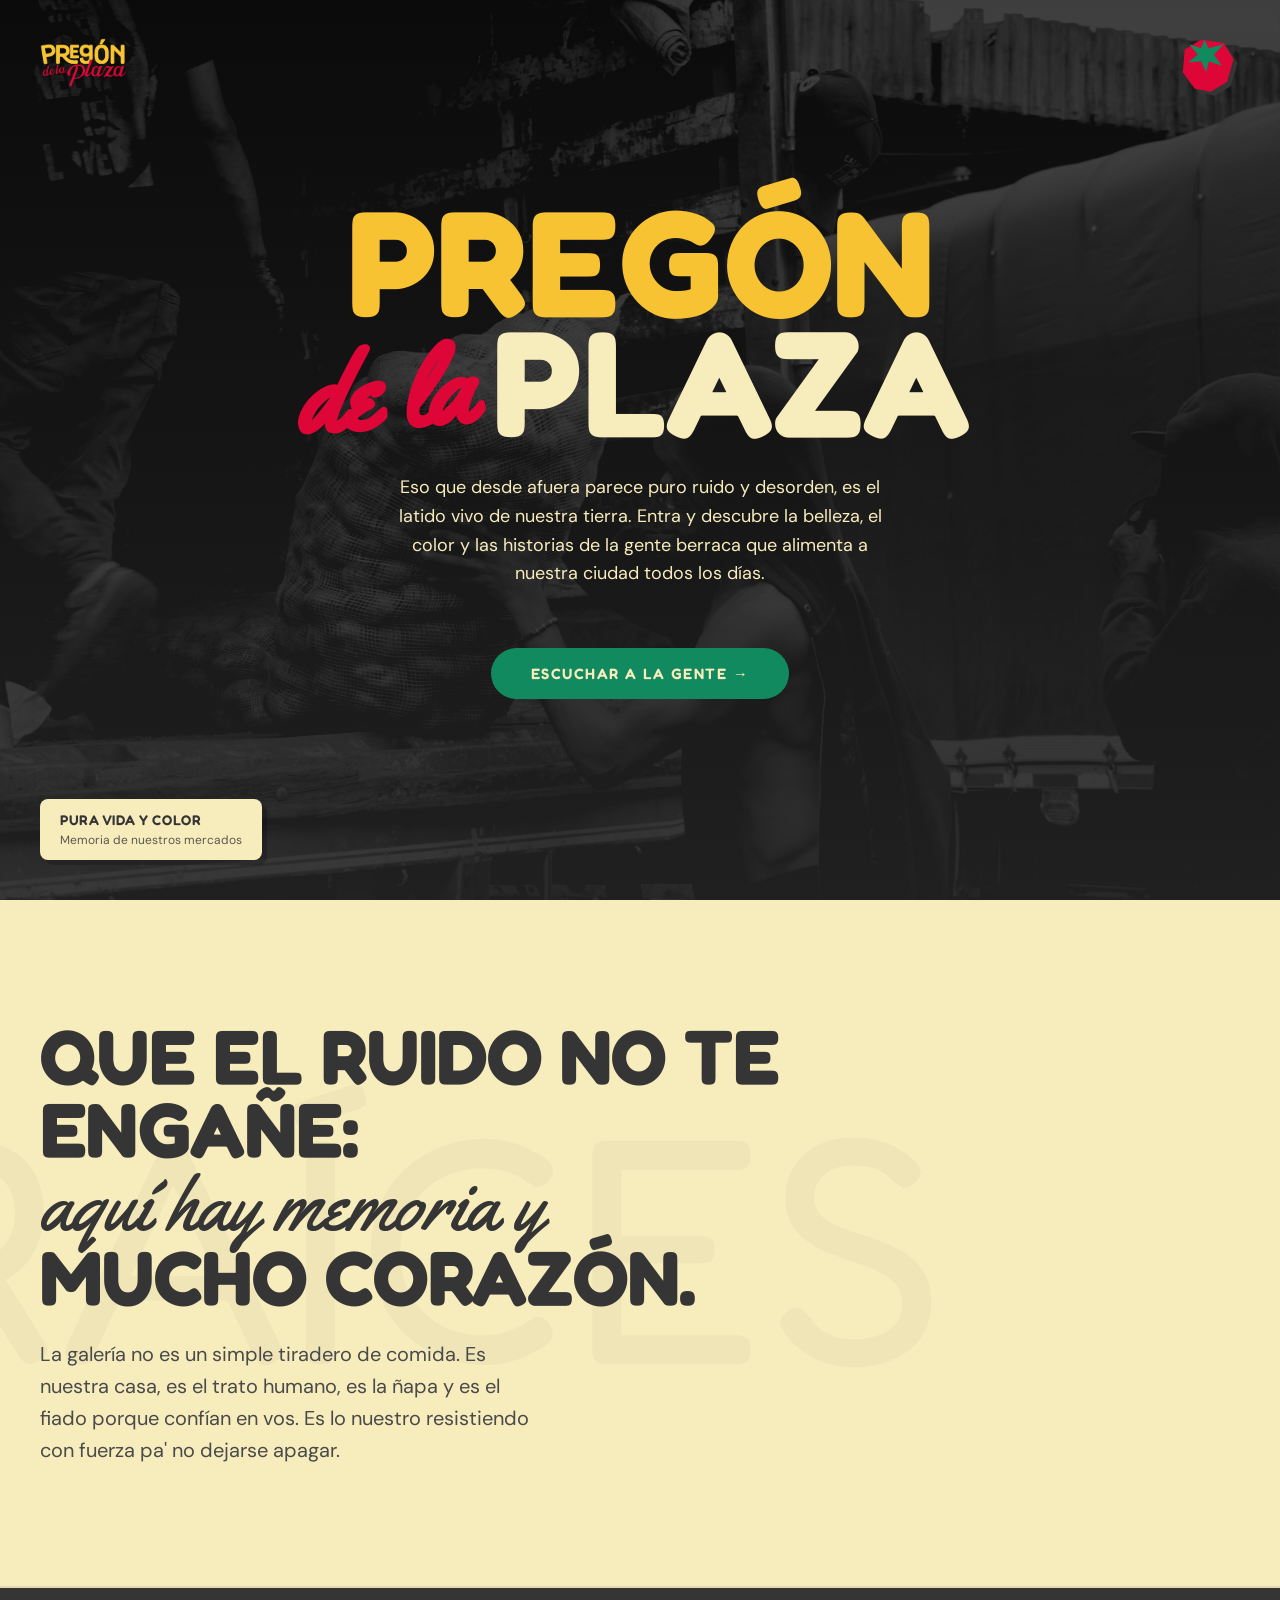
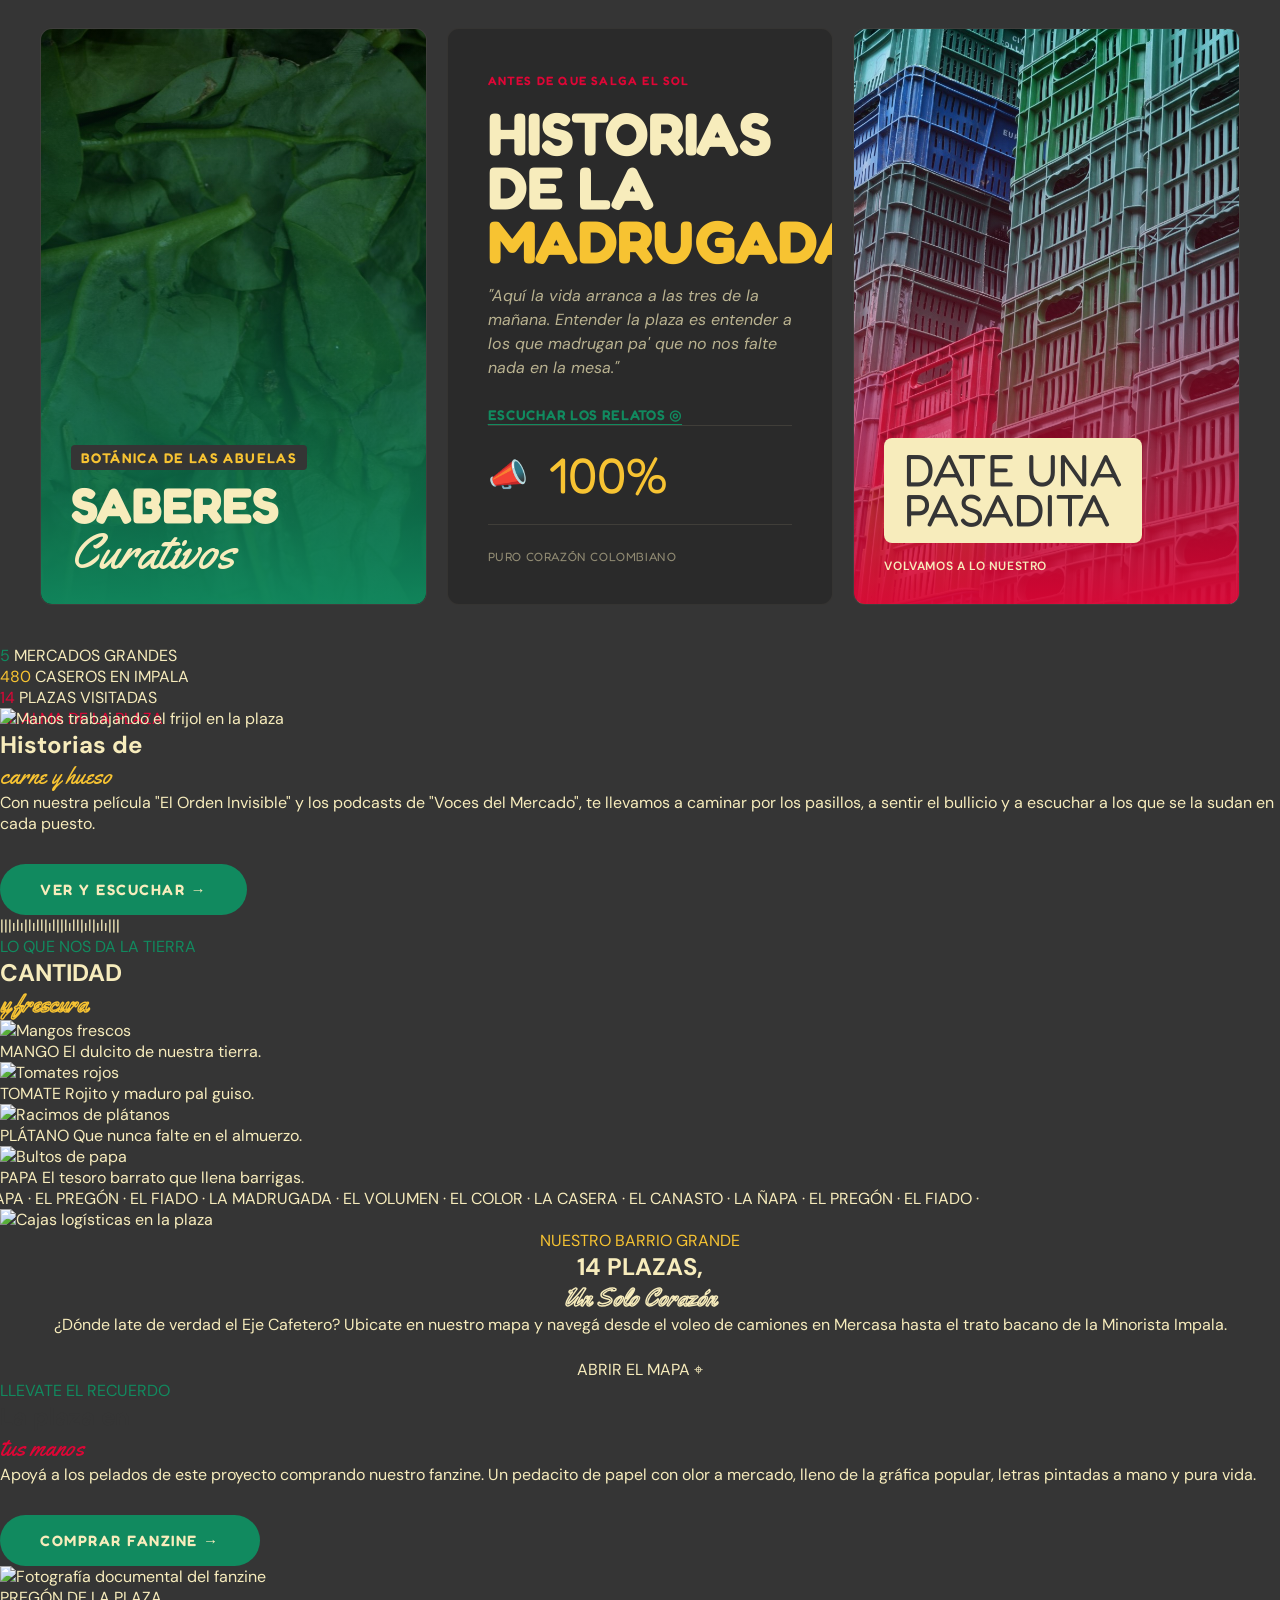
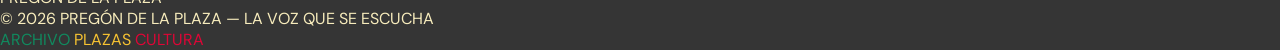
==== index.html @ 35f22493 "fead: sección cards style y ajuste de url de imagenes" ====
<!DOCTYPE html>
<html lang="es">
<head>
    <meta charset="UTF-8">
    <meta name="viewport" content="width=device-width, initial-scale=1.0">
    <title>Inicio | Pregón de la Plaza</title>
    <link rel="preconnect" href="https://fonts.googleapis.com">
    <link rel="preconnect" href="https://fonts.gstatic.com" crossorigin>
    <link href="https://fonts.googleapis.com/css2?family=DM+Sans:ital,opsz,wght@0,9..40,300;0,9..40,400;0,9..40,600;1,9..40,300&family=Fredoka:wght@400;500;600;700&family=Yellowtail&display=swap" rel="stylesheet">
    <link rel="stylesheet" href="style.css">
</head>
<body>

<header class="nav-brutal">
  <a href="index.html" class="nav-logo-link">
    <img src="imagenes/logo (Grande).png" alt="Logo Pregón de la Plaza" class="nav-logo">
  </a>
  
  <!-- Reemplaza el botón anterior por este -->
<button class="fruit-trigger" id="menuTrigger" aria-label="Abrir menú">
    <!-- SVG Geométrico del Tomate dibujado con código -->
    <svg viewBox="0 0 100 100" width="65" height="65" xmlns="http://www.w3.org/2000/svg" class="fruit-icon">
        <!-- Cuerpo del tomate (Polígono irregular estilo cartelismo) -->
        <polygon points="30,90 12,65 15,30 40,15 75,20 90,45 80,80 55,95" fill="#de0636" />
        <!-- Tallo verde (Estrella irregular) -->
        <polygon points="45,15 52,28 75,22 60,38 72,55 52,48 48,65 40,48 20,50 35,38 22,22 40,28" fill="#118a5f" />
    </svg>
</button>
</header>

<div class="menu-overlay" id="menuOverlay">
  <div class="menu-content">
    <ul class="menu-links">
      <li class="menu-item">
        <div class="menu-item-content">
          <a href="index.html" class="menu-link">ARCHIVO</a>
          <p class="menu-desc">La memoria visual y el bullicio de nuestros mercados, guardados pa' que no se pierdan.</p>
        </div>
        <div class="hover-tiles">
          <img src="imagenes/NIña (Grande).JPG" class="tile tile-1" alt="Archivo visual">
          <img src="imagenes/Carga 1 (Grande).JPG" class="tile tile-2" alt="Documentación">
          <img src="imagenes/Hojas (Grande).JPG" class="tile tile-3" alt="Saberes">
        </div>
      </li>
      <li class="menu-item">
        <div class="menu-item-content">
          <a href="plazas.html" class="menu-link">PLAZAS</a>
          <p class="menu-desc">Paseate por las galerías y mercados que le dan de comer a todo el Eje Cafetero.</p>
        </div>
        <div class="hover-tiles">
          <img src="imagenes/cajas moradas (Grande).JPG" class="tile tile-1" alt="Plaza 1">
          <img src="imagenes/Carro (Grande).JPG" class="tile tile-2" alt="Plaza 2">
          <img src="imagenes/Papa y canasta (Grande).JPG" class="tile tile-3" alt="Plaza 3">
        </div>
      </li>
      <li class="menu-item">
        <div class="menu-item-content">
          <a href="narrativas.html" class="menu-link">NARRATIVAS</a>
          <p class="menu-desc">La película 'El Orden Invisible' y los audios de la gente que camella en los pasillos.</p>
        </div>
        <div class="hover-tiles">
          <img src="imagenes/Carga 4 (Grande).JPG" class="tile tile-1" alt="Documental">
          <img src="imagenes/Frijol manos (Grande).JPG" class="tile tile-2" alt="Podcast">
          <img src="imagenes/Carga 2 (Grande).JPG" class="tile tile-3" alt="Cine">
        </div>
      </li>
      <li class="menu-item">
        <div class="menu-item-content">
          <a href="mapa.html" class="menu-link">MAPA</a>
          <p class="menu-desc">Ubicá las 14 plazas que tenemos mapeadas y caé a visitarlas.</p>
        </div>
        <div class="hover-tiles">
          <img src="imagenes/Mango1 (Grande).JPG" class="tile tile-1" alt="Cartografía">
          <img src="imagenes/Tomate (Grande).JPG" class="tile tile-2" alt="Ubicación">
          <img src="imagenes/Platanos 2 (Grande).JPG" class="tile tile-3" alt="Territorio">
        </div>
      </li>
      <li class="menu-item">
        <div class="menu-item-content">
          <a href="nosotros.html" class="menu-link">NOSOTROS</a>
          <p class="menu-desc">Los tres pelados apasionados por recoger y contar la memoria de nuestra tierra.</p>
        </div>
        <div class="hover-tiles">
          <img src="IMAGENES/Alex.JPG" class="tile tile-1" alt="Equipo 1">
          <img src="IMAGENES/Wilmer.JPG" class="tile tile-2" alt="Equipo 2">
          <img src="IMAGENES/Salome.JPG" class="tile tile-3" alt="Equipo 3">
        </div>
      </li>
      <li class="menu-item">
        <div class="menu-item-content">
          <a href="recuerdos.html" class="menu-link">RECUERDOS</a>
          <p class="menu-desc">Llevate un fanzine o unas postales y ayudanos a seguir contando historias.</p>
        </div>
        <div class="hover-tiles">
          <img src="IMAGENES/Banano.JPG" class="tile tile-1" alt="Fanzine">
          <img src="IMAGENES/Canasta 1.JPG" class="tile tile-2" alt="Postales">
          <img src="IMAGENES/Canas 2.JPG" class="tile tile-3" alt="Impresos">
        </div>
      </li>
    </ul>
  </div>
</div>

<section class="hero gsap-reveal">
  <!-- Capa 1: El estigma (Fondo oscuro) -->
  <img src="imagenes/Carga 1 (Grande).JPG" alt="Fondo gris" class="hero-bg-bw">
  
  <!-- Capa 2: La verdad (El color vibrante revelado) -->
  <img src="imagenes/Carga 1 (Grande).JPG" alt="Fondo color" class="hero-bg-color">
  
  <!-- Overlay sutil -->
  <div class="hero-overlay"></div>
  
  <div class="hero-content">
    <div class="hero-typography">
      <h1 class="hero-title">
        PREGÓN<br>
        <span class="hero-script">de la</span> <span class="hero-highlight">Plaza</span>
      </h1>
      <p class="hero-body">Eso que desde afuera parece puro ruido y desorden, es el latido vivo de nuestra tierra. Entra y descubre la belleza, el color y las historias de la gente berraca que alimenta a nuestra ciudad todos los días.</p>
      <a href="narrativas.html" class="btn-primary">ESCUCHAR A LA GENTE →</a>
    </div>
  </div>
  <div class="hero-photo-tag">
    <span class="tag-label">PURA VIDA Y COLOR</span>
    <span class="tag-sub">Memoria de nuestros mercados</span>
  </div>
</section>

<section class="manifesto gsap-reveal">
  <span class="manifesto-bg-word" aria-hidden="true">RAÍCES</span>
  <div class="manifesto-left">
    <h2 class="manifesto-headline">Que el ruido no te engañe: <br><span class="accent-script">aquí hay memoria y</span> <br>mucho corazón.</h2>
    <p class="manifesto-sub">La galería no es un simple tiradero de comida. Es nuestra casa, es el trato humano, es la ñapa y es el fiado porque confían en vos. Es lo nuestro resistiendo con fuerza pa' no dejarse apagar.</p>
  </div>
</section>

<section class="cards-section gsap-reveal">
  <div class="card card-tall">
    <img src="imagenes/Hojas (Grande).JPG" alt="Hojas medicinales y botánica" class="card-img">
    <div class="card-overlay card-overlay-green"></div>
    <div class="card-content card-content-bottom">
      <span class="card-tag accent-yellow">BOTÁNICA DE LAS ABUELAS</span>
      <h3 class="card-headline">SABERES<br><span class="accent-script">Curativos</span></h3>
    </div>
  </div>

  <div class="card card-mid">
    <div class="card-content-top">
      <span class="card-eyebrow accent-red">ANTES DE QUE SALGA EL SOL</span>
      <h3 class="card-headline-lg">HISTORIAS DE LA<br><span class="accent-yellow">MADRUGADA</span></h3>
      <p class="card-body-sm">"Aquí la vida arranca a las tres de la mañana. Entender la plaza es entender a los que madrugan pa' que no nos falte nada en la mesa."</p>
      <a href="narrativas.html" class="link-audio accent-green">ESCUCHAR LOS RELATOS ◎</a>
    </div>
    <div class="card-stats-row">
      <span class="stat-icon accent-red">📣</span>
      <div class="stat-num accent-yellow">100%</div>
    </div>
    <div class="card-label-bottom">PURO CORAZÓN COLOMBIANO</div>
  </div>

  <div class="card card-tall">
    <img src="imagenes/Canasta 1 (Grande).JPG" alt="Canastas de mercado apiladas" class="card-img">
    <div class="card-overlay card-overlay-red"></div>
    <div class="card-content card-content-bottom">
      <div class="unete-tag">DATE UNA<br>PASADITA</div>
      <p class="unete-sub">VOLVAMOS A LO NUESTRO</p>
    </div>
  </div>
</section>

<section class="metrics gsap-reveal">
  <div class="metric">
    <span class="metric-num accent-green">5</span>
    <span class="metric-label">MERCADOS GRANDES</span>
  </div>
  <div class="metric-divider"></div>
  <div class="metric">
    <span class="metric-num accent-yellow">480</span>
    <span class="metric-label">CASEROS EN IMPALA</span>
  </div>
  <div class="metric-divider"></div>
  <div class="metric">
    <span class="metric-num accent-red">14</span>
    <span class="metric-label">PLAZAS VISITADAS</span>
  </div>
</section>

<section class="narrativas-teaser gsap-reveal">
  <div class="narrativas-content">
    <div class="section-eyebrow accent-red">EL ALMA DE LA PLAZA</div>
    <h2 class="section-headline-xl">Historias de<br><span class="accent-script accent-yellow">carne y hueso</span></h2>
    <p class="narrativas-body">Con nuestra película "El Orden Invisible" y los podcasts de "Voces del Mercado", te llevamos a caminar por los pasillos, a sentir el bullicio y a escuchar a los que se la sudan en cada puesto.</p>
    <a href="narrativas.html" class="btn-primary mt-4">VER Y ESCUCHAR →</a>
  </div>
  <div class="narrativas-visual">
    <img src="IMAGENES/Frijol manos.JPG" alt="Manos trabajando el frijol en la plaza" class="card-img">
    <div class="card-overlay card-overlay-carbon"></div>
    <div class="audio-wave">|||ılı|lıll|ıl||lıll|ıl|ılı|||</div>
  </div>
</section>

<section class="productos gsap-reveal">
  <div class="productos-header">
    <div class="section-eyebrow accent-green">LO QUE NOS DA LA TIERRA</div>
    <h2 class="section-headline-xl">CANTIDAD<br><span class="accent-script outline-text-yellow">y frescura</span></h2>
  </div>

  <div class="productos-grid">
    <div class="producto-item grande">
      <img src="IMAGENES/Mango1.JPG" alt="Mangos frescos">
      <div class="producto-overlay overlay-yellow">
        <span class="producto-name">MANGO</span>
        <span class="producto-desc">El dulcito de nuestra tierra.</span>
      </div>
    </div>
    <div class="producto-item">
      <img src="IMAGENES/Tomate.JPG" alt="Tomates rojos">
      <div class="producto-overlay overlay-red">
        <span class="producto-name">TOMATE</span>
        <span class="producto-desc">Rojito y maduro pal guiso.</span>
      </div>
    </div>
    <div class="producto-item">
      <img src="IMAGENES/Platanos 2.JPG" alt="Racimos de plátanos">
      <div class="producto-overlay overlay-green">
        <span class="producto-name">PLÁTANO</span>
        <span class="producto-desc">Que nunca falte en el almuerzo.</span>
      </div>
    </div>
    <div class="producto-item grande-h">
      <img src="IMAGENES/Papa 1.JPG" alt="Bultos de papa">
      <div class="producto-overlay overlay-yellow">
        <span class="producto-name">PAPA</span>
        <span class="producto-desc">El tesoro barrato que llena barrigas.</span>
      </div>
    </div>
  </div>

  <div class="ticker-wrap">
    <div class="ticker">
      <span>LA ÑAPA · EL PREGÓN · EL FIADO · LA MADRUGADA · EL VOLUMEN · EL COLOR · LA CASERA · EL CANASTO · LA ÑAPA · EL PREGÓN · EL FIADO · </span>
    </div>
  </div>
</section>

<section class="mapa-teaser gsap-reveal">
  <img src="IMAGENES/cajas moradas.JPG" alt="Cajas logísticas en la plaza" class="cta-bg-img">
  <div class="cta-overlay overlay-green-strong"></div>
  <div class="archivo-cta-content text-center mx-auto">
    <div class="section-eyebrow accent-yellow">NUESTRO BARRIO GRANDE</div>
    <h2 class="cta-headline">14 PLAZAS,<br><span class="accent-script outline-text-bone">Un Solo Corazón</span></h2>
    <p class="cta-body mx-auto">¿Dónde late de verdad el Eje Cafetero? Ubicate en nuestro mapa y navegá desde el voleo de camiones en Mercasa hasta el trato bacano de la Minorista Impala.</p>
    <a href="mapa.html" class="btn-yellow mt-4">ABRIR EL MAPA ⌖</a>
  </div>
</section>

<section class="fanzine-teaser gsap-reveal">
  <div class="fanzine-grid">
    <div class="fanzine-text">
      <div class="section-eyebrow accent-green">LLEVATE EL RECUERDO</div>
      <h2 class="section-headline-xl text-carbon">La plaza en<br><span class="accent-script accent-red">tus manos</span></h2>
      <p class="fanzine-body">Apoyá a los pelados de este proyecto comprando nuestro fanzine. Un pedacito de papel con olor a mercado, lleno de la gráfica popular, letras pintadas a mano y pura vida.</p>
      <a href="recuerdos.html" class="btn-primary mt-4">COMPRAR FANZINE →</a>
    </div>
    <div class="fanzine-visual">
      <img src="IMAGENES/Papas y cajas.JPG" alt="Fotografía documental del fanzine">
    </div>
  </div>
</section>

<footer class="footer">
  <div class="footer-top">
    <div class="footer-brand">PREGÓN DE LA PLAZA</div>
    <div class="footer-tagline">© 2026 PREGÓN DE LA PLAZA — LA VOZ QUE SE ESCUCHA</div>
  </div>
  <div class="footer-bar">
    <div class="footer-nav">
      <a href="index.html" class="accent-green">ARCHIVO</a>
      <a href="plazas.html" class="accent-yellow">PLAZAS</a>
      <a href="narrativas.html" class="accent-red">CULTURA</a>
    </div>
  </div>
</footer>

<script src="https://cdnjs.cloudflare.com/ajax/libs/gsap/3.12.2/gsap.min.js"></script>
<script src="https://cdnjs.cloudflare.com/ajax/libs/gsap/3.12.2/ScrollTrigger.min.js"></script>

<script src="java.js"></script>

</body>
</html>
---- style.css ----
/* ===============================
   IDENTIDAD VISUAL & TOKENS
   =============================== */

:root {
  /* --- 1. COLORES OFICIALES (HEX) --- */
  --carbon: #353535;      /* Negro carbón - Contraste, profundidad y calidez  */
  --bone:   #f7ecbc;      /* Blanco hueso - Base neutral y respiro visual  */
  --green:  #118a5f;      /* Verde - Frescura, hojas y naturaleza  */
  --yellow: #f7c332;      /* Amarillo - Abundancia, movimiento y energía */
  --red:    #de0636;      /* Rojo - Intensidad, madurez y avisos
  /* --- 2. COLORES (RGB) PARA MANEJO DE OPACIDADES --- */
  /* Pro-tip: Usaremos rgba(var(--rgb-carbon), 0.5) para overlays y sombras */
  --rgb-carbon: 53, 53, 53;
  --rgb-bone:   247, 236, 188;
  --rgb-green:  17, 138, 95;
  --rgb-yellow: 247, 195, 50;
  --rgb-red:    222, 6, 54;

  /* --- 3. VARIANTES DERIVADAS (SOMBRAS Y HOVERS) --- */
  --carbon-light: #4a4a4a;
  --green-dark:   #0d6b49;
  --yellow-light: #f9d05a;
  --red-dark:     #b5052c;

  /* --- 4. TIPOGRAFÍAS DEL SISTEMA --- */
  /* Fuentes oficiales de la marca con fallbacks de Google Fonts para web */
  
  /* Grota Rounded / Flegri: Formas inusuales, cartelismo popular y solidez */
  --font-disp: 'Flegri', 'Grota Rounded', 'Fredoka', sans-serif; 
  
  /* Pangram Sans: Base del sistema, lectura clara y neutral */
  --font-body: 'Pangram Sans', 'DM Sans', sans-serif; 
  
  /* Letra manual para acentos (La usamos en los "spans" divertidos) */
  --font-script: 'Yellowtail', cursive; 
}

/* ===========
   RESET CSS
   ===========*/

*, *::before, *::after { 
  box-sizing: border-box; 
  margin: 0; 
  padding: 0; 
}

html { 
  scroll-behavior: smooth; 
  font-size: 16px;
}

body {
  background-color: var(--carbon);
  color: var(--bone);
  font-family: var(--font-body);
  overflow-x: hidden; /* Evita el scroll horizontal indeseado */
  -webkit-font-smoothing: antialiased;
  -moz-osx-font-smoothing: grayscale;
}

/* Tratamiento fotográfico global (Para que las imágenes no se deformen) */
img, picture, video, svg {
  display: block;
  max-width: 100%;
  height: auto;
  object-fit: cover;
}

a { 
  text-decoration: none; 
  color: inherit; 
  transition: all 0.3s ease;
}

button {
  border: none;
  background: none;
  cursor: pointer;
  font-family: inherit;
}

/* =============================
   CLASES DE UTILIDAD GLOBALES
   ============================= */

/* Textos de Acento con los colores oficiales */
.accent-green  { color: var(--green) !important; }
.accent-yellow { color: var(--yellow) !important; }
.accent-red    { color: var(--red) !important; }

/* Tipografía Script para darle el toque manual a los subtítulos */
.accent-script { 
  font-family: var(--font-script); 
  font-weight: 400; 
  text-transform: none; 
  letter-spacing: normal;
}

/* Utilidades de espaciado y alineación */
.mt-4 { margin-top: 24px; display: inline-block; }
.mx-auto { margin-left: auto; margin-right: auto; }
.text-center { text-align: center; }

/* Fondos y bordes de texto */
.text-carbon { color: var(--carbon) !important; }
.text-bone { color: var(--bone) !important; }
.bg-carbon { background-color: var(--carbon); }
.bg-bone { background-color: var(--bone); }
.outline-text-bone { 
  -webkit-text-stroke: 1.5px var(--bone); 
  color: transparent; 
}
.outline-text-yellow { 
  -webkit-text-stroke: 1.5px var(--yellow); 
  color: transparent; 
}

/* ============================================
   COMMIT 3: NAVEGACIÓN BRUTALISTA Y HERO
   ============================================ */

/* ═══ NAVEGACIÓN (NAV BRUTAL) ════════════════ */
.nav-brutal {
  position: fixed; 
  top: 0; 
  left: 0; 
  right: 0;
  padding: 30px 40px; 
  display: flex; 
  justify-content: space-between; 
  align-items: center;
  z-index: 1000; 
  pointer-events: none; /* Deja clickear lo que hay detrás si no es un link */
}

.nav-logo-link, .menu-trigger { 
  pointer-events: auto; 
}

.nav-logo {
  height: 50px;
  width: auto;
  transition: transform 0.3s cubic-bezier(0.175, 0.885, 0.32, 1.275);
}

.nav-logo-link:hover .nav-logo {
  transform: scale(1.1) rotate(-2deg);
}

/* Botón de Menú Estilo Cartelismo */
.menu-trigger {
  background: var(--bone); 
  border: 3px solid var(--carbon);
  box-shadow: 6px 6px 0px var(--red); /* Sombra dura brutalista */
  border-radius: 50px;
  padding: 10px 24px; 
  display: flex; 
  align-items: center; 
  gap: 12px;
  transition: all 0.3s cubic-bezier(0.25, 1, 0.5, 1);
}

.menu-trigger:hover {
  transform: translate(-3px, -3px);
  box-shadow: 9px 9px 0px var(--yellow);
}

.menu-text { 
  font-family: var(--font-disp); 
  font-size: 16px; 
  color: var(--carbon); 
  text-transform: uppercase; 
  letter-spacing: 0.05em;
}

.icon-wrap svg { 
  width: 28px; 
  height: 28px; 
  fill: var(--carbon); 
  transition: transform 0.3s ease; 
}

.menu-trigger:hover .icon-wrap svg { 
  transform: scale(1.1) rotate(-10deg); 
}

/* ═══ OVERLAY DEL MENÚ FULLSCREEN (VERSIÓN PREMIUM) ════════════ */
.menu-overlay {
  position: fixed; 
  inset: 0; 
  background: var(--carbon);
  z-index: 999; 
  display: flex; 
  align-items: center; 
  justify-content: center;
  clip-path: polygon(0 0, 100% 0, 100% 0, 0 0);
  transition: clip-path 0.8s cubic-bezier(0.77, 0, 0.175, 1);
  isolation: isolate;
}

.menu-overlay.is-active { 
  clip-path: polygon(0 0, 100% 0, 100% 100%, 0 100%); 
}

.menu-content {
  position: relative; 
  z-index: 10; 
  width: 100%;
  max-width: 1400px; 
  padding: 0 5%;
}

.menu-links { 
  list-style: none; 
  width: 100%;
}

/* Ocultamos las miniaturas, ahora serán fondos */
.hover-tiles { display: none !important; }

.menu-item {
  position: relative;
  overflow: hidden;
  border-bottom: 1px solid rgba(var(--rgb-bone), 0.1);
  cursor: pointer;
}

.menu-item:first-child { 
  border-top: 1px solid rgba(var(--rgb-bone), 0.1); 
}

/* El fondo dinámico de cada ítem */
.menu-item-bg {
  position: absolute;
  inset: 0;
  background-size: cover;
  background-position: center;
  opacity: 0;
  transform: scale(1.08);
  transition: opacity 0.55s cubic-bezier(0.25,1,0.5,1), transform 0.7s cubic-bezier(0.25,1,0.5,1);
  z-index: 0;
}

.menu-item-bg::after {
  content: '';
  position: absolute;
  inset: 0;
  background: linear-gradient(to right, rgba(var(--rgb-carbon), 0.95) 0%, rgba(var(--rgb-carbon), 0.6) 55%, transparent 100%);
}

.menu-item:hover .menu-item-bg {
  opacity: 1;
  transform: scale(1);
}

.menu-item-content {
  position: relative;
  z-index: 2;
  display: flex;
  align-items: center;
  padding: 18px 5%;
  gap: 48px;
}

/* Tipografía de los enlaces */
.menu-link {
  font-family: var(--font-disp);
  font-size: clamp(50px, 7vw, 100px);
  line-height: 0.85;
  color: var(--bone);
  text-transform: uppercase;
  white-space: nowrap;
  display: inline-block;
  transform: translateY(100%);
  opacity: 0;
  transition: transform 0.7s cubic-bezier(0.77,0,0.175,1), opacity 0.7s ease, color 0.25s ease, letter-spacing 0.3s ease;
}

/* Cascada de entrada */
.menu-overlay.is-active .menu-item:nth-child(1) .menu-link { transition-delay:0.07s; transform:translateY(0); opacity:1; }
.menu-overlay.is-active .menu-item:nth-child(2) .menu-link { transition-delay:0.14s; transform:translateY(0); opacity:1; }
.menu-overlay.is-active .menu-item:nth-child(3) .menu-link { transition-delay:0.21s; transform:translateY(0); opacity:1; }
.menu-overlay.is-active .menu-item:nth-child(4) .menu-link { transition-delay:0.28s; transform:translateY(0); opacity:1; }
.menu-overlay.is-active .menu-item:nth-child(5) .menu-link { transition-delay:0.35s; transform:translateY(0); opacity:1; }
.menu-overlay.is-active .menu-item:nth-child(6) .menu-link { transition-delay:0.42s; transform:translateY(0); opacity:1; }

.menu-desc {
  font-family: var(--font-body);
  font-size: 13px;
  line-height: 1.5;
  color: rgba(var(--rgb-bone), 0.6);
  max-width: 280px;
  text-transform: uppercase;
  letter-spacing: 0.05em;
  opacity: 0;
  transform: translateX(-12px);
  transition: opacity 0.35s ease 0.1s, transform 0.35s ease 0.1s;
}

.menu-item:hover .menu-desc { opacity: 1; transform: translateX(0); }

/* Numeritos y Flecha */
.menu-num {
  font-family: var(--font-disp);
  font-size: 16px;
  color: rgba(var(--rgb-bone), 0.3);
  min-width: 32px;
  align-self: flex-start;
  margin-top: 12px;
}

.menu-arrow {
  margin-left: auto;
  font-size: 32px;
  color: var(--yellow);
  opacity: 0;
  transform: translateX(-16px);
  transition: opacity 0.3s ease, transform 0.35s cubic-bezier(0.25,1,0.5,1);
  flex-shrink: 0;
}

.menu-item:hover .menu-arrow { opacity: 1; transform: translateX(0); }

/* Interacción de colores de la marca en Hover */
.menu-links:hover .menu-item:not(:hover) .menu-link { opacity: 0.22; }
.menu-item:hover .menu-link { letter-spacing: 0.02em; }

.menu-item::before {
  content: ''; position: absolute; left: 0; top: 0; bottom: 0; width: 6px;
  transform: scaleY(0); transform-origin: bottom; transition: transform 0.4s cubic-bezier(0.25,1,0.5,1); z-index: 3;
}
.menu-item:hover::before { transform: scaleY(1); }

.menu-item:nth-child(1)::before { background: var(--yellow); }
.menu-item:nth-child(2)::before { background: var(--green);  }
.menu-item:nth-child(3)::before { background: var(--red);    }
.menu-item:nth-child(4)::before { background: var(--yellow); }
.menu-item:nth-child(5)::before { background: var(--green);  }
.menu-item:nth-child(6)::before { background: var(--red);    }

.menu-item:nth-child(1):hover .menu-link { color: var(--yellow); }
.menu-item:nth-child(2):hover .menu-link { color: var(--green);  }
.menu-item:nth-child(3):hover .menu-link { color: var(--red);    }
.menu-item:nth-child(4):hover .menu-link { color: var(--yellow); }
.menu-item:nth-child(5):hover .menu-link { color: var(--green);  }
.menu-item:nth-child(6):hover .menu-link { color: var(--red);    }

@media (max-width: 600px) {
  .menu-link { font-size: clamp(36px, 10vw, 56px); }
  .menu-item-content { gap: 16px; padding: 12px 5%; }
  .menu-desc, .menu-num { display: none; }
}

/* ═══ HERO SECTION ═══════════════════════════ */
.hero {
  position: relative; 
  width: 100%;
  height: 100vh;
  display: flex; 
  align-items: center; 
  justify-content: center;
  overflow: hidden;
}

/* 1. Capa de fondo base: Oscura, representa el estigma */
.hero-bg-bw {
  position: absolute; 
  inset: 0; 
  width: 100vw; 
  height: 100vh; 
  object-fit: cover; 
  filter: grayscale(100%) brightness(0.3) contrast(1.2);
  z-index: 1;
}

/* 2. Capa de color: Oculta por defecto con clip-path */
.hero-bg-color {
  position: absolute; 
  inset: 0; 
  width: 100vw; 
  height: 100vh; 
  object-fit: cover; 
  z-index: 2;
  filter: saturate(1.2) contrast(1.1); 
  
  /* Truco Senior: Variables CSS */
  --mask-x: 50vw;
  --mask-y: 50vh;
  --mask-r: 0px; /* Inicia oculto */
  
  /* Aplicamos las variables al clip-path */
  clip-path: circle(var(--mask-r) at var(--mask-x) var(--mask-y));
  -webkit-clip-path: circle(var(--mask-r) at var(--mask-x) var(--mask-y));
}

/* 3. El overlay pasa al z-index 3 para no estorbar la máscara */
.hero-overlay {
  position: absolute; 
  inset: 0; 
  z-index: 3;
  background: linear-gradient(to bottom, rgba(var(--rgb-carbon), 0.2) 0%, rgba(var(--rgb-carbon), 0.6) 100%);
  pointer-events: none; /* Evita que choque con el ratón */
}

.hero-content {
  position: relative; 
  z-index: 3;
  text-align: center;
  max-width: 900px;
  padding: 0 20px;
}

.hero-title {
  font-family: var(--font-disp);
  font-size: clamp(70px, 12vw, 150px);
  line-height: 0.8; /* Juntamos las líneas verticalmente */
  color: var(--yellow);
  text-transform: uppercase;
  margin-bottom: 20px;
}

.hero-script {
  font-family: var(--font-script);
  font-size: clamp(60px, 9vw, 110px);
  color: var(--red);
  text-transform: lowercase;
  display: inline-block;
  margin: 0 -15px; /* Acerca la palabra a los bordes de PREGÓN y PLAZA */
  transform: translateY(-8px) rotate(-4deg); /* Lo rotamos un poco para darle rebeldía manual */
}

.hero-highlight {
  color: var(--bone);
}

.hero-body {
  font-size: 18px; 
  font-weight: 400; 
  line-height: 1.6;
  color: var(--bone); 
  margin: 30px auto; 
  max-width: 500px;
}

.btn-primary {
  display: inline-flex; 
  align-items: center;
  justify-content: center;
  font-family: var(--font-disp);
  font-size: 15px; 
  font-weight: 600; 
  letter-spacing: 0.1em;
  padding: 16px 40px; 
  border-radius: 50px; 
  color: var(--bone) !important; /* Forzamos el color hueso */
  background-color: var(--green) !important; /* Forzamos el fondo verde */
  text-transform: uppercase;
  text-decoration: none;
  margin-top: 30px;
  transition: transform 0.3s ease, background-color 0.3s ease, box-shadow 0.3s ease;
}

.btn-primary:hover { 
  transform: translateY(-4px); 
  background-color: var(--carbon) !important; 
  box-shadow: 0 10px 20px rgba(0,0,0,0.4);
}

/* ═══ BOTÓN TOMATE (REEMPLAZO DEL MENÚ) ════════════ */
.fruit-trigger {
  background: transparent; 
  border: none;
  padding: 0; 
  cursor: pointer; 
  outline: none;
  pointer-events: auto;
  z-index: 1001; /* Asegura que el tomate siempre esté por encima de todo */
}

.fruit-icon {
  width: 65px; /* Tamaño más grande */
  height: auto;
  /* Sombra sólida brutalista usando la variable carbón */
  filter: drop-shadow(4px 4px 0px var(--carbon)); 
  transition: transform 0.4s cubic-bezier(0.25, 1, 0.5, 1), filter 0.3s ease;
  transform-origin: center;
}

/* Interacción al pasar el mouse */
.fruit-trigger:hover .fruit-icon {
  transform: scale(1.15) rotate(12deg); /* Crece un poquito más y gira */
  /* La sombra cambia al amarillo de abundancia */
  filter: drop-shadow(6px 6px 0px var(--yellow)); 
}

/* Etiqueta flotante estilo "Documental" */
.hero-photo-tag {
  position: absolute; 
  bottom: 40px; 
  left: 40px; 
  z-index: 3;
  background: var(--bone); 
  color: var(--carbon);
  padding: 12px 20px; 
  border-radius: 8px;
  box-shadow: 5px 5px 0px rgba(0,0,0,0.2);
}

.tag-label {
  display: block; 
  font-family: var(--font-disp);
  font-size: 14px; 
  font-weight: 600; 
  letter-spacing: 0.05em;
}

.tag-sub {
  display: block; 
  font-family: var(--font-body);
  font-size: 12px; 
  margin-top: 4px; 
  opacity: 0.8;
}

/* Responsive básico para la cabecera */
@media (max-width: 600px) {
  .nav-brutal { padding: 20px; }
  .hero-photo-tag { bottom: 20px; left: 20px; }
  .menu-desc { display: none; } /* Ocultamos la descripción en móvil para no saturar */
}

/* ============================================
   SECCIÓN RAÍCES (MANIFIESTO)
   ============================================ */

.manifesto {
  position: relative; 
  overflow: hidden; /* Vital para que la palabra gigante no cree scroll horizontal al moverse */
  padding: 120px 40px;
  background: var(--bone);
  color: var(--carbon);
  border-bottom: 2px solid rgba(var(--rgb-carbon), 0.1);
}

.manifesto-bg-word {
  position: absolute; 
  /* La pegamos a la derecha para que el JS tenga espacio de moverla a la izquierda */
  right: -5%; 
  top: 50%;
  transform: translateY(-50%);
  font-family: var(--font-disp);
  font-size: clamp(150px, 25vw, 400px); /* Letra exageradamente gigante para el estilo brutalista */
  color: rgba(var(--rgb-carbon), 0.04); /* Un negro carbón super transparente */
  pointer-events: none; 
  user-select: none;
  z-index: 1;
  white-space: nowrap; /* Evita que la palabra se rompa en dos líneas */
}

.manifesto-left {
  position: relative; 
  z-index: 2; /* Asegura que el texto principal quede por encima de la palabra gigante */
  max-width: 900px;
}

.manifesto-headline {
  font-family: var(--font-disp);
  font-size: clamp(40px, 6vw, 80px);
  line-height: 0.95; 
  text-transform: uppercase;
  margin-bottom: 24px;
}

.manifesto-sub {
  font-family: var(--font-body);
  font-size: 20px; 
  font-weight: 400; 
  color: var(--carbon-light);
  max-width: 500px; 
  line-height: 1.6;
}

/* ============================================
   SECCIÓN DE TARJETAS (SABERES Y RELATOS)
   ============================================ */

.cards-section {
  display: grid; 
  grid-template-columns: repeat(3, 1fr);
  gap: 20px; 
  padding: 40px; 
  background: var(--carbon);
}

.card {
  position: relative; 
  overflow: hidden; 
  border-radius: 12px;
  display: flex; 
  flex-direction: column; 
  min-height: 550px;
  transition: transform 0.4s ease;
  /* Borde súper sutil para que no se pierdan en el fondo carbón */
  border: 1px solid rgba(var(--rgb-bone), 0.05); 
}

/* Animación brutalista de la tarjeta completa */
.card:hover {
  transform: translateY(-10px);
  box-shadow: 0 15px 30px rgba(0,0,0,0.5);
}

.card-tall { 
  background: var(--carbon); 
}

/* La tarjeta del medio que no tiene foto de fondo */
.card-mid {
  background: #2a2a2a; 
  padding: 40px; 
  justify-content: space-between;
}

.card-img {
  position: absolute; 
  inset: 0; 
  z-index: 1; 
  width: 100%;
  height: 100%;
  object-fit: cover;
  transition: transform 0.8s cubic-bezier(0.25, 1, 0.5, 1);
}

/* La imagen hace un zoom in suave por dentro de la tarjeta */
.card:hover .card-img { 
  transform: scale(1.08); 
}

/* ==================
   OVERLAYS DE COLOR
   ================== */
.card-overlay {
  position: absolute; 
  inset: 0; 
  z-index: 2;
}

/* Degradados desde los colores oficiales hacia transparente */
.card-overlay-green { 
  background: linear-gradient(to top, rgba(var(--rgb-green), 0.95) 0%, rgba(var(--rgb-green), 0.2) 60%, transparent 100%); 
}

.card-overlay-red { 
  background: linear-gradient(to top, rgba(var(--rgb-red), 0.95) 0%, rgba(var(--rgb-red), 0.2) 60%, transparent 100%); 
}

/* ==================
   CONTENIDO INTERNO
   ================== */
.card-content { 
  position: relative; 
  z-index: 3; 
  padding: 30px; 
}

.card-content-bottom { 
  margin-top: auto; 
}

.card-tag {
  font-family: var(--font-disp); 
  font-size: 14px; 
  font-weight: 600;
  display: inline-block; 
  margin-bottom: 12px;
  letter-spacing: 0.1em;
  background: var(--carbon);
  padding: 4px 10px;
  border-radius: 4px;
}

.card-headline {
  font-family: var(--font-disp); 
  font-size: clamp(40px, 4vw, 50px);
  line-height: 0.9; 
  color: var(--bone);
  text-transform: uppercase;
}

.card-headline-lg {
  font-family: var(--font-disp); 
  font-size: clamp(45px, 5vw, 60px);
  line-height: 0.9; 
  color: var(--bone); 
  margin: 16px 0;
  text-transform: uppercase;
}

.card-eyebrow {
  font-family: var(--font-disp); 
  font-size: 12px; 
  font-weight: 600; 
  letter-spacing: 0.1em;
}

.card-body-sm {
  font-size: 16px; 
  font-style: italic; 
  color: rgba(var(--rgb-bone), 0.7); 
  line-height: 1.5; 
  margin-bottom: 24px;
}

.link-audio {
  font-family: var(--font-disp);
  font-size: 14px;
  font-weight: 600;
  letter-spacing: 0.05em;
  text-decoration: underline;
  text-underline-offset: 4px;
  transition: color 0.3s;
}

.link-audio:hover {
  color: var(--bone) !important;
}

/* ==================
   MÉTRICA INTERNA (TARJETA CENTRAL)
   ================== */
.card-stats-row {
  display: flex; 
  align-items: center; 
  gap: 20px;
  padding: 24px 0; 
  border-top: 1px solid rgba(var(--rgb-bone), 0.1); 
  border-bottom: 1px solid rgba(var(--rgb-bone), 0.1);
}

.stat-icon { 
  font-size: 32px; 
}

.stat-num { 
  font-family: var(--font-disp); 
  font-size: 50px; 
  line-height: 1; 
}

.card-label-bottom {
  font-family: var(--font-disp); 
  font-size: 12px; 
  color: rgba(var(--rgb-bone), 0.5); 
  margin-top: 24px;
  letter-spacing: 0.05em;
}

/* ==================
   TARJETA ROJA (ÚNETE)
   ================== */
.unete-tag {
  font-family: var(--font-disp); 
  font-size: 45px; 
  line-height: 0.9;
  color: var(--carbon); 
  background: var(--bone);
  display: inline-block; 
  padding: 12px 20px; 
  margin-bottom: 15px; 
  border-radius: 8px;
}

.unete-sub {
  font-family: var(--font-body); 
  font-size: 12px; 
  font-weight: 600; 
  color: var(--bone); 
  letter-spacing: 0.05em;
}

/* ==================
   RESPONSIVE (TARJETAS)
   ================== */
@media (max-width: 1024px) {
  .cards-section { 
    grid-template-columns: 1fr; 
    padding: 20px;
  }
  .card { 
    min-height: 400px; 
  }
}
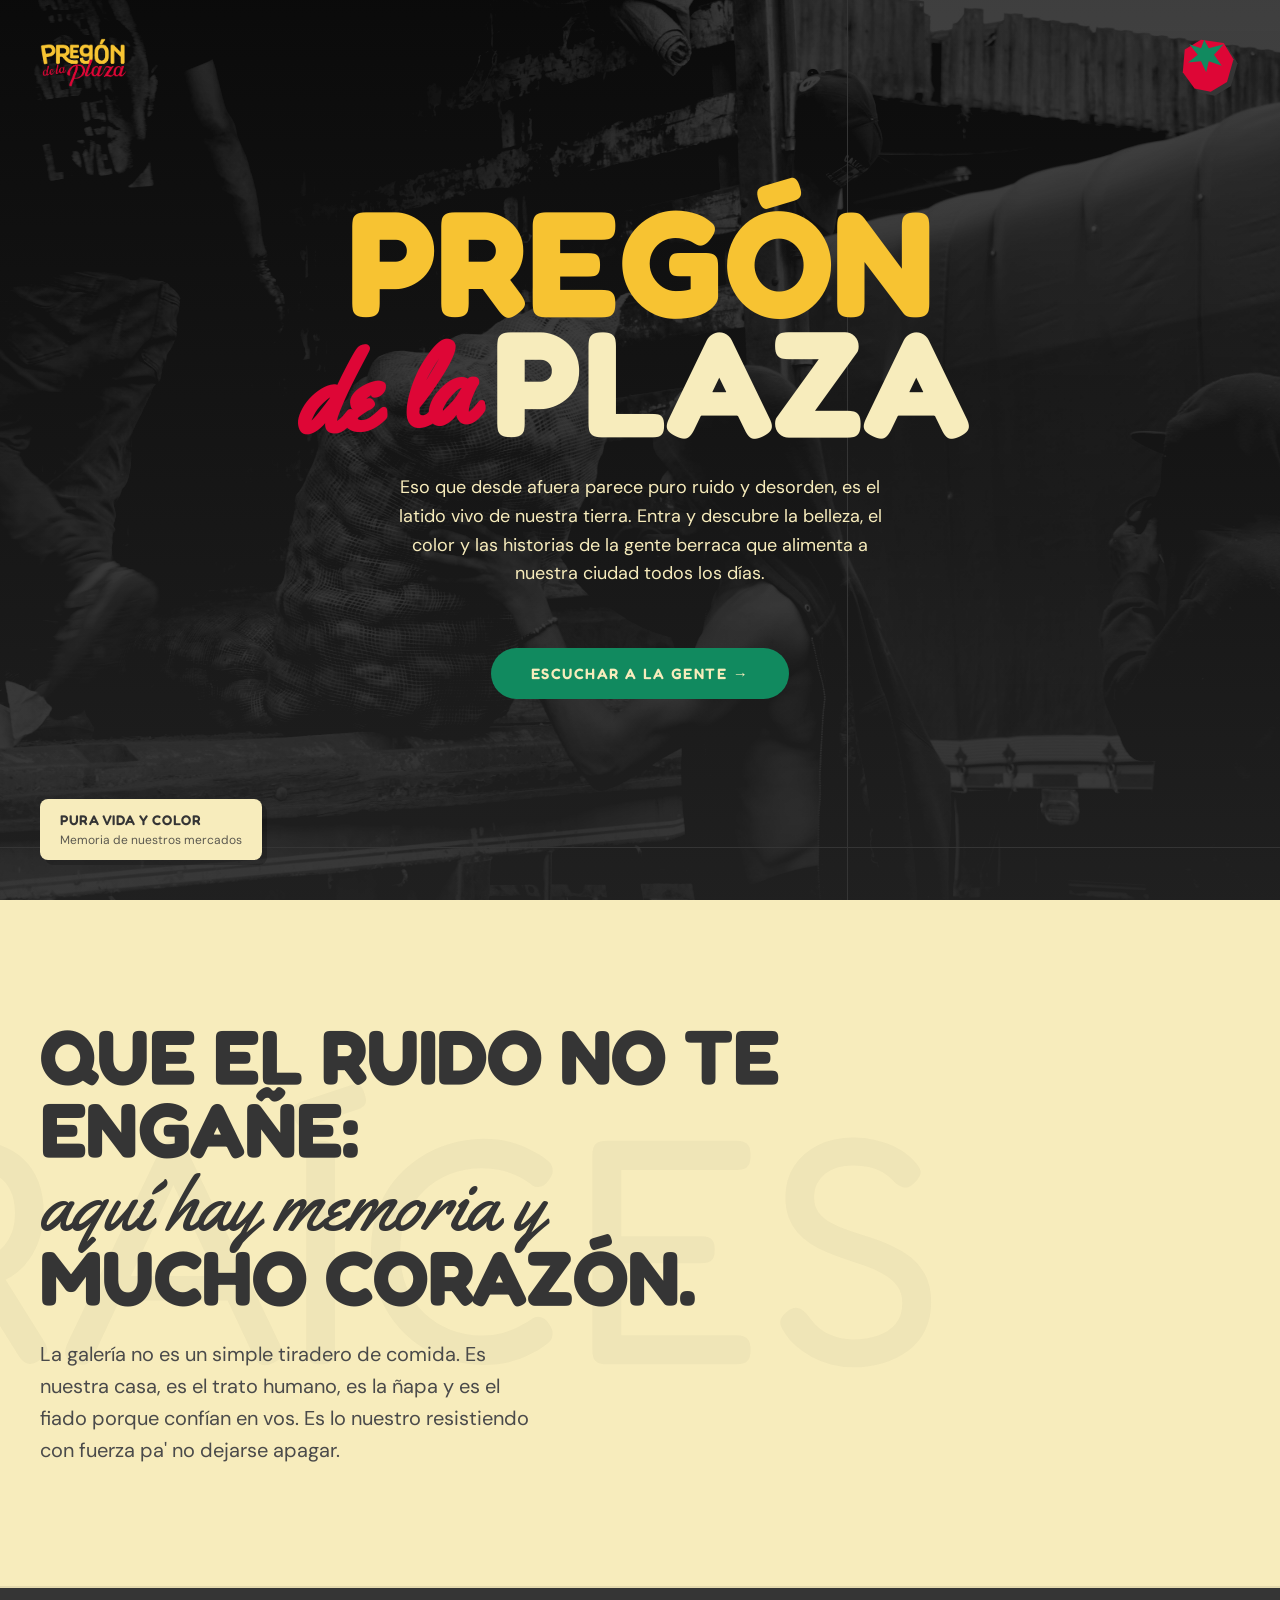
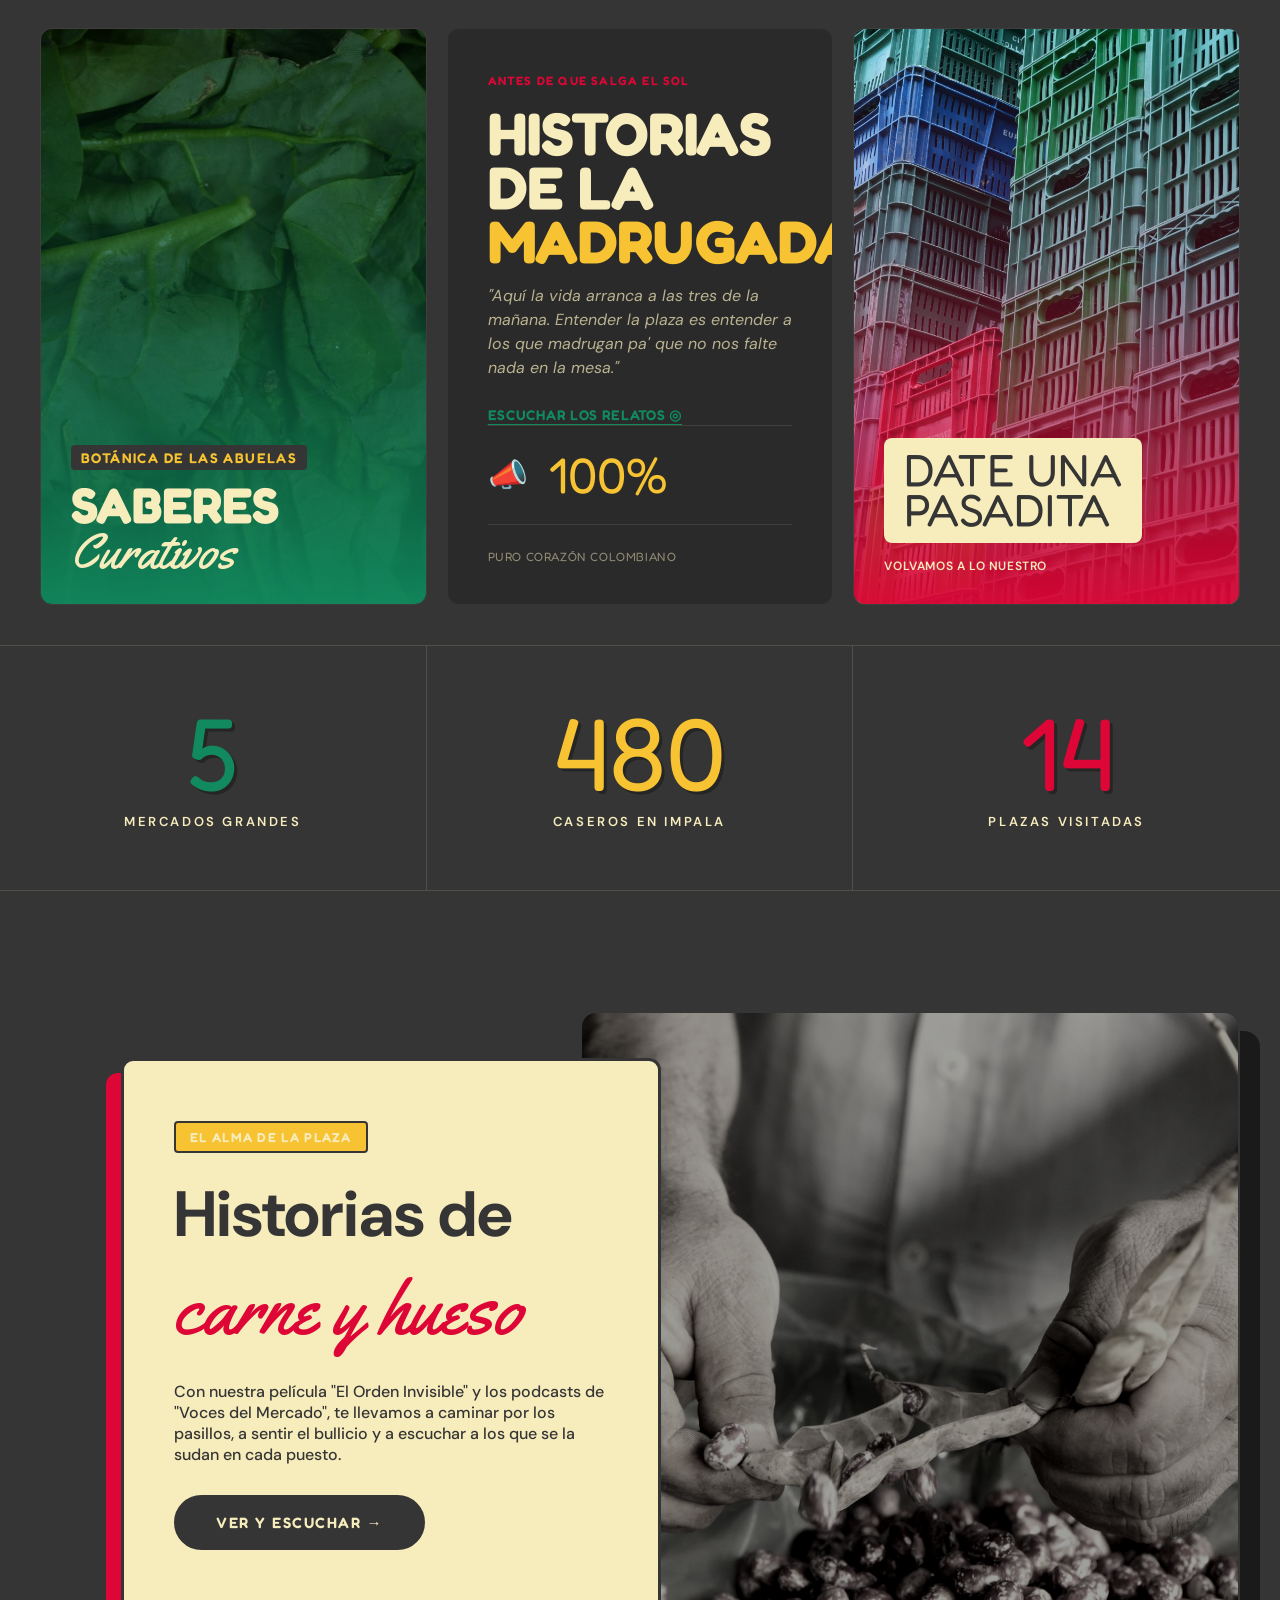
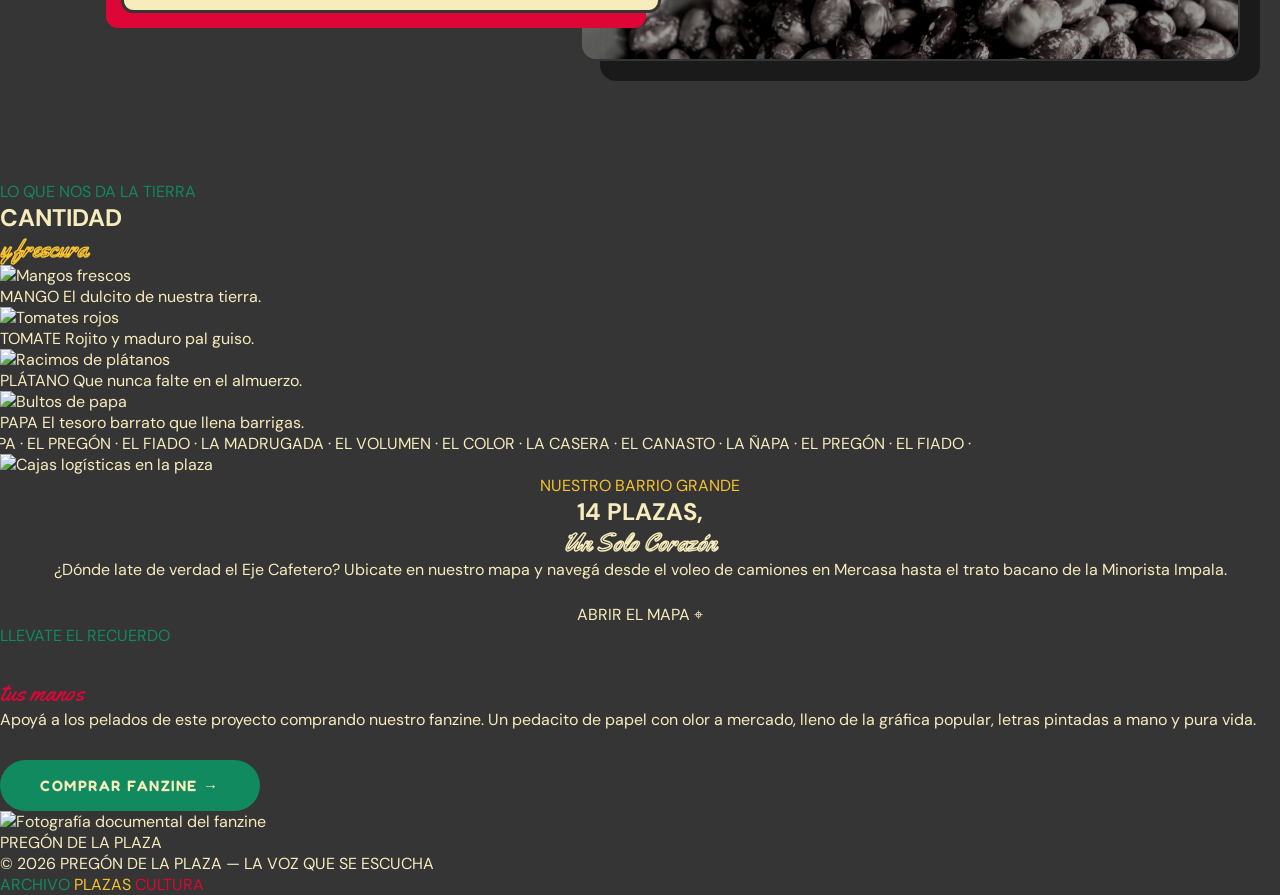
==== commit 840a58ad: "fead: sección Narrativas visuales, actualizada y configurada con html, js y style" ====
--- a/index.html
+++ b/index.html
@@ -172,34 +172,47 @@
 <section class="metrics gsap-reveal">
   <div class="metric">
     <span class="metric-num accent-green">5</span>
-    <span class="metric-label">MERCADOS GRANDES</span>
-  </div>
-  <div class="metric-divider"></div>
+    <span class="metric-label text-bone">MERCADOS GRANDES</span>
+  </div>
   <div class="metric">
     <span class="metric-num accent-yellow">480</span>
-    <span class="metric-label">CASEROS EN IMPALA</span>
-  </div>
-  <div class="metric-divider"></div>
+    <span class="metric-label text-bone">CASEROS EN IMPALA</span>
+  </div>
   <div class="metric">
     <span class="metric-num accent-red">14</span>
-    <span class="metric-label">PLAZAS VISITADAS</span>
+    <span class="metric-label text-bone">PLAZAS VISITADAS</span>
   </div>
 </section>
 
 <section class="narrativas-teaser gsap-reveal">
+  <!-- BLOQUE DE TEXTO (Revista Flotante) -->
   <div class="narrativas-content">
-    <div class="section-eyebrow accent-red">EL ALMA DE LA PLAZA</div>
-    <h2 class="section-headline-xl">Historias de<br><span class="accent-script accent-yellow">carne y hueso</span></h2>
-    <p class="narrativas-body">Con nuestra película "El Orden Invisible" y los podcasts de "Voces del Mercado", te llevamos a caminar por los pasillos, a sentir el bullicio y a escuchar a los que se la sudan en cada puesto.</p>
-    <a href="narrativas.html" class="btn-primary mt-4">VER Y ESCUCHAR →</a>
-  </div>
+    <div class="tag-sticker accent-carbon bg-yellow">EL ALMA DE LA PLAZA</div>
+    <h2 class="section-headline-xl text-carbon">
+      Historias de<br>
+      <span class="accent-script accent-red">carne y hueso</span>
+    </h2>
+    <p class="narrativas-body text-carbon">
+      Con nuestra película "El Orden Invisible" y los podcasts de "Voces del Mercado", te llevamos a caminar por los pasillos, a sentir el bullicio y a escuchar a los que se la sudan en cada puesto.
+    </p>
+    <a href="narrativas.html" class="btn-primary btn-carbon-hover mt-4">VER Y ESCUCHAR →</a>
+  </div>
+
+  <!-- BLOQUE VISUAL (Fotografía + Ecualizador) -->
   <div class="narrativas-visual">
-    <img src="IMAGENES/Frijol manos.JPG" alt="Manos trabajando el frijol en la plaza" class="card-img">
-    <div class="card-overlay card-overlay-carbon"></div>
-    <div class="audio-wave">|||ılı|lıll|ıl||lıll|ıl|ılı|||</div>
-  </div>
-</section>
-
+    <img src="imagenes/Frijol manos (Grande).JPG" alt="Manos trabajando el frijol en la plaza" class="card-img">
+    
+    <!-- El ecualizador entra como un cassette -->
+    <div class="audio-wave-container">
+      <div class="playing-text accent-bone">SONANDO: VOCES DEL MERCADO</div>
+      <div class="equalizer">
+        <span class="bar"></span><span class="bar"></span><span class="bar"></span>
+        <span class="bar"></span><span class="bar"></span><span class="bar"></span>
+        <span class="bar"></span><span class="bar"></span><span class="bar"></span>
+      </div>
+    </div>
+  </div>
+</section>
 <section class="productos gsap-reveal">
   <div class="productos-header">
     <div class="section-eyebrow accent-green">LO QUE NOS DA LA TIERRA</div>
--- a/style.css
+++ b/style.css
@@ -791,4 +791,257 @@
   .card { 
     min-height: 400px; 
   }
+}
+
+
+
+/* ============================================
+   SECCIÓN MÉTRICAS (INFOGRAFÍA EDITORIAL)
+   ============================================ */
+
+.metrics {
+  display: grid;
+  grid-template-columns: repeat(3, 1fr); /* 3 columnas exactas */
+  background: var(--carbon);
+  /* Líneas horizontales estrictas */
+  border-top: 1px solid rgba(var(--rgb-bone), 0.15);
+  border-bottom: 1px solid rgba(var(--rgb-bone), 0.15);
+  margin-bottom: 0;
+  padding: 0; /* Quitamos el padding gigante que tenía */
+}
+
+.metric { 
+  display: flex; 
+  flex-direction: column; 
+  align-items: center; 
+  justify-content: center;
+  padding: 60px 40px; 
+  /* Líneas divisorias verticales */
+  border-right: 1px solid rgba(var(--rgb-bone), 0.15);
+  transition: background 0.4s ease;
+  cursor: default;
+}
+
+/* Le quitamos el borde derecho al último para que no se vea feo */
+.metric:last-child {
+  border-right: none;
+}
+
+/* Efecto de luz muy sutil al pasar el mouse por el cuadro de la métrica */
+.metric:hover {
+  background: rgba(var(--rgb-bone), 0.03);
+}
+
+.metric-num { 
+  font-family: var(--font-disp); 
+  font-size: clamp(60px, 8vw, 110px); /* Tamaño responsive fluido */
+  line-height: 0.9; 
+  margin-bottom: 15px;
+  /* Sombra sutil para despegar el número del fondo */
+  text-shadow: 3px 3px 0px rgba(0,0,0,0.3);
+}
+
+.metric-label {
+  font-family: var(--font-body); 
+  font-size: 13px; 
+  font-weight: 600; 
+  letter-spacing: 0.2em; 
+  text-align: center;
+}
+
+/* --- Responsive para Móviles --- */
+@media (max-width: 768px) {
+  .metrics { 
+    grid-template-columns: 1fr; /* Una sola columna hacia abajo */
+  }
+  .metric { 
+    border-right: none; 
+    border-bottom: 1px solid rgba(var(--rgb-bone), 0.15); 
+    padding: 40px 20px; 
+  }
+  .metric:last-child { 
+    border-bottom: none; 
+  }
+}
+
+/* ============================================
+   SECCIÓN NARRATIVAS (REDSIEÑO EDITORIAL BRUTALISTA)
+   ============================================ */
+
+.narrativas-teaser {
+  /* Rompemos la grilla tradicional: 45% texto, 55% imagen */
+  display: grid;
+  grid-template-columns: 45% 55%;
+  background: var(--carbon);
+  padding: 120px 40px;
+  align-items: center;
+  position: relative;
+  overflow: hidden;
+}
+
+/* --- EL BLOQUE DE TEXTO FLOTANTE --- */
+.narrativas-content {
+  background: var(--bone); /* Contraste total */
+  padding: 60px 50px;
+  border: 3px solid var(--carbon);
+  border-radius: 12px;
+  /* Sombra dura brutalista que le da volumen 3D */
+  box-shadow: -15px 15px 0px var(--red);
+  
+  /* EL TRUCO DE SUPERPOSICIÓN: Se monta sobre la foto */
+  z-index: 10;
+  transform: translateX(15%); 
+}
+
+.tag-sticker {
+  font-family: var(--font-disp);
+  font-size: 13px;
+  font-weight: 600;
+  letter-spacing: 0.1em;
+  display: inline-block;
+  padding: 6px 14px;
+  border: 2px solid var(--carbon);
+  border-radius: 4px;
+  margin-bottom: 20px;
+}
+
+.bg-yellow { background-color: var(--yellow); }
+.text-carbon { color: var(--carbon) !important; }
+
+/* Ajuste tipográfico interno */
+.narrativas-content .section-headline-xl {
+  font-size: clamp(50px, 5vw, 80px);
+  margin-bottom: 20px;
+}
+
+.narrativas-content .accent-script {
+  font-size: 1.2em; /* Hacemos la letra cursiva más grande */
+}
+
+.narrativas-content .narrativas-body {
+  font-weight: 500;
+  color: var(--carbon-light);
+}
+
+/* Botón adaptado al fondo claro */
+.btn-carbon-hover {
+  background-color: var(--carbon) !important;
+  color: var(--bone) !important;
+  border: 2px solid var(--carbon);
+}
+.btn-carbon-hover:hover {
+  background-color: var(--red) !important; /* Estalla en rojo al hover */
+  border-color: var(--red);
+  box-shadow: 0 10px 0px rgba(0,0,0,0.2);
+}
+
+/* --- LA FOTOGRAFÍA --- */
+.narrativas-visual {
+  position: relative;
+  height: 650px;
+  border-radius: 16px;
+  border: 2px solid var(--carbon);
+  box-shadow: 20px 20px 0px rgba(0,0,0,0.5);
+  overflow: hidden;
+  z-index: 5;
+  cursor: crosshair; /* Detalle interactivo divertido */
+}
+
+/* Filtro apagado inicial (representa el estigma) */
+.narrativas-visual .card-img {
+  width: 100%;
+  height: 100%;
+  object-fit: cover;
+  filter: sepia(50%) grayscale(80%) brightness(0.6) contrast(1.2);
+  transform: scale(1.08);
+  transition: filter 0.6s cubic-bezier(0.25, 1, 0.5, 1), transform 0.8s ease;
+}
+
+/* ESTALLIDO DE COLOR AL PASAR EL MOUSE */
+.narrativas-visual:hover .card-img {
+  filter: sepia(0%) grayscale(0%) brightness(1) contrast(1.1);
+  transform: scale(1);
+}
+
+/* --- EL ECUALIZADOR (CASSETTE) --- */
+.audio-wave-container {
+  position: absolute;
+  /* Lo escondemos debajo de la caja por defecto */
+  bottom: -150px; 
+  right: 40px;
+  background: var(--carbon);
+  padding: 20px 30px;
+  border-radius: 8px;
+  border: 2px solid var(--bone);
+  /* Sombra dura amarilla */
+  box-shadow: -10px 10px 0px var(--yellow);
+  display: flex;
+  flex-direction: column;
+  gap: 12px;
+  z-index: 15;
+  transition: bottom 0.5s cubic-bezier(0.175, 0.885, 0.32, 1.275);
+}
+
+/* El cassette entra disparado hacia arriba al hacer hover */
+.narrativas-visual:hover .audio-wave-container {
+  bottom: 40px;
+}
+
+.playing-text {
+  font-family: var(--font-disp);
+  font-size: 12px;
+  letter-spacing: 0.1em;
+}
+
+.equalizer {
+  display: flex;
+  align-items: flex-end;
+  height: 40px;
+  gap: 5px;
+}
+
+.equalizer .bar {
+  width: 8px;
+  background: var(--yellow);
+  border-radius: 2px;
+  animation: equalize 1s infinite ease-in-out alternate;
+  transform-origin: bottom;
+}
+
+/* Tiempos de animación del audio */
+.equalizer .bar:nth-child(1) { animation-duration: 0.9s; }
+.equalizer .bar:nth-child(2) { animation-duration: 0.6s; height: 100%; }
+.equalizer .bar:nth-child(3) { animation-duration: 1.1s; }
+.equalizer .bar:nth-child(4) { animation-duration: 0.7s; height: 80%;}
+.equalizer .bar:nth-child(5) { animation-duration: 0.8s; }
+.equalizer .bar:nth-child(6) { animation-duration: 1.2s; height: 60%; }
+.equalizer .bar:nth-child(7) { animation-duration: 0.9s; }
+.equalizer .bar:nth-child(8) { animation-duration: 0.5s; height: 90%; }
+.equalizer .bar:nth-child(9) { animation-duration: 1.0s; }
+
+@keyframes equalize {
+  0% { height: 15%; }
+  100% { height: 100%; }
+}
+
+/* --- RESPONSIVE --- */
+@media (max-width: 1024px) {
+  .narrativas-teaser {
+    grid-template-columns: 1fr;
+    padding: 60px 20px;
+    gap: 40px;
+  }
+  .narrativas-content {
+    transform: translateX(0); /* Quitamos la superposición en móviles */
+    box-shadow: 8px 8px 0px var(--red);
+  }
+  .narrativas-visual {
+    height: 450px;
+  }
+  .audio-wave-container {
+    bottom: 20px; /* Siempre visible en móvil */
+    right: 20px;
+    transform: scale(0.8);
+    transform-origin: bottom right;
+  }
 }
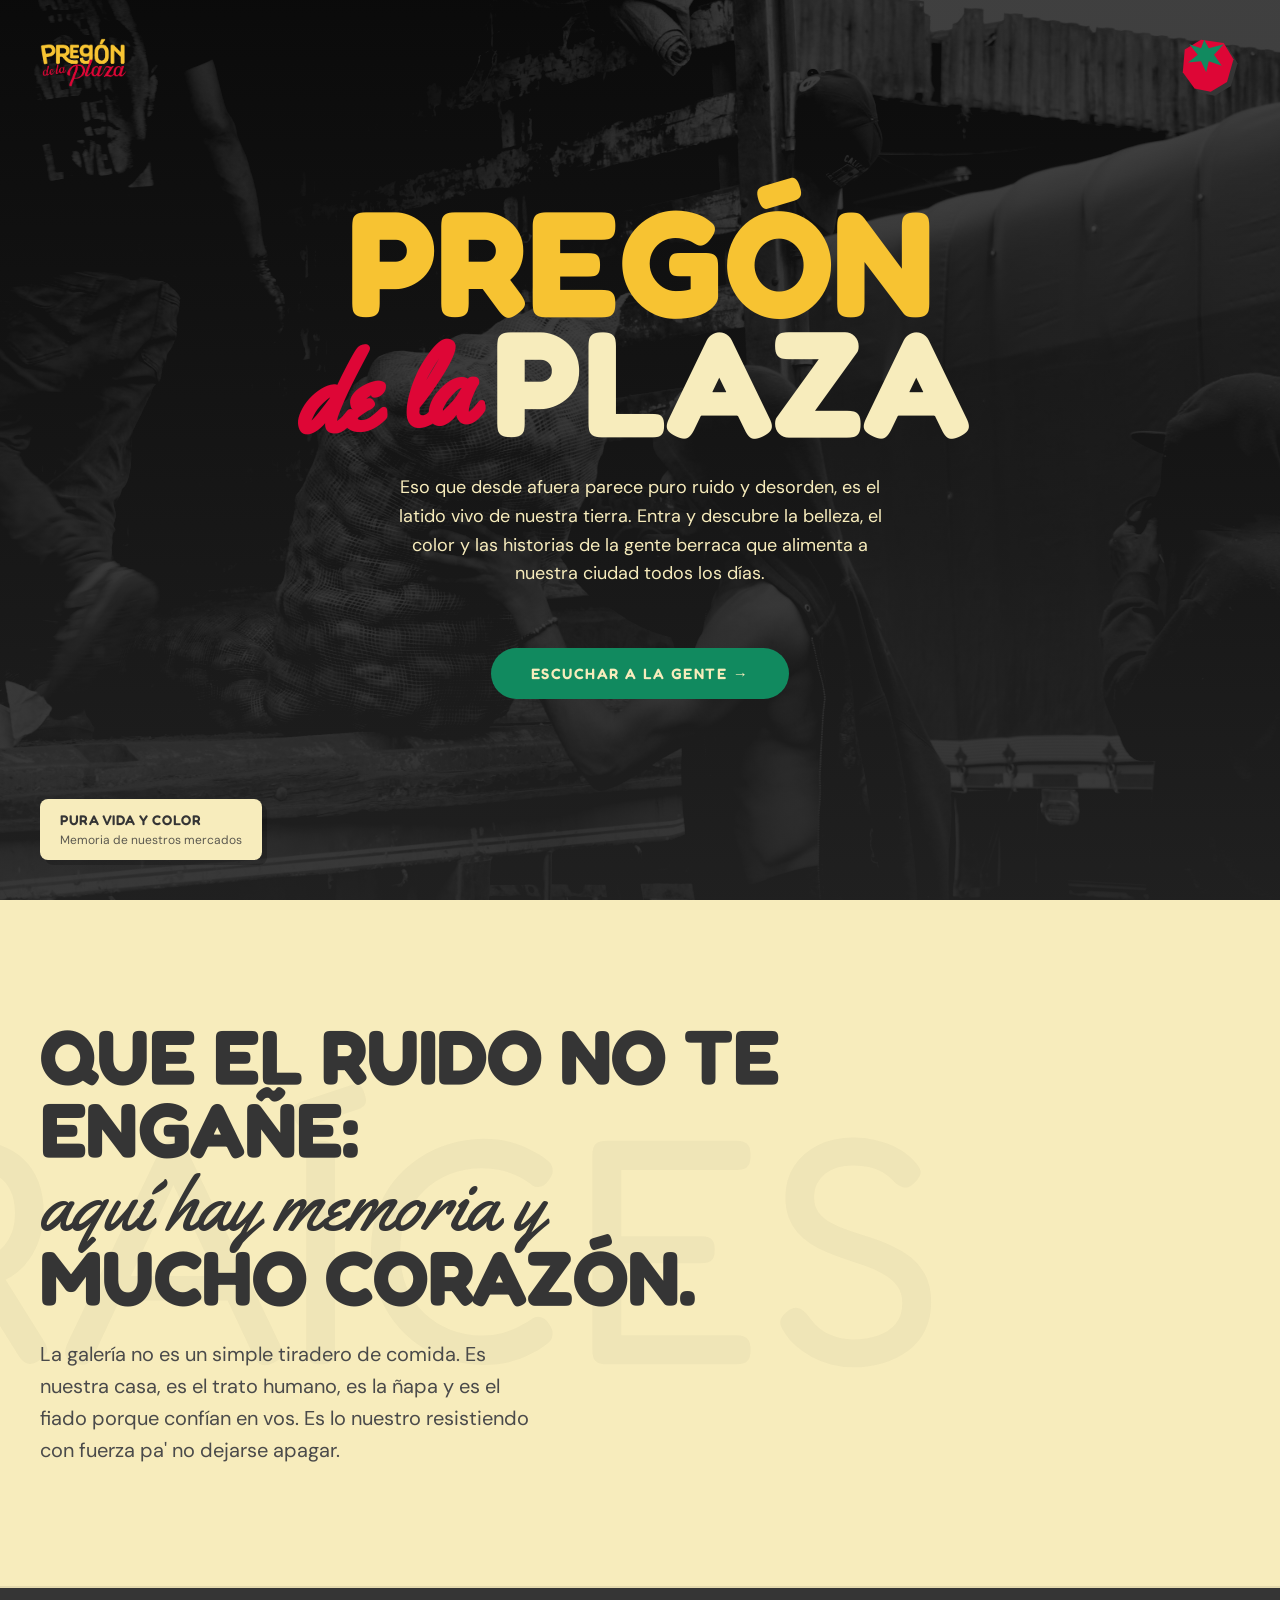
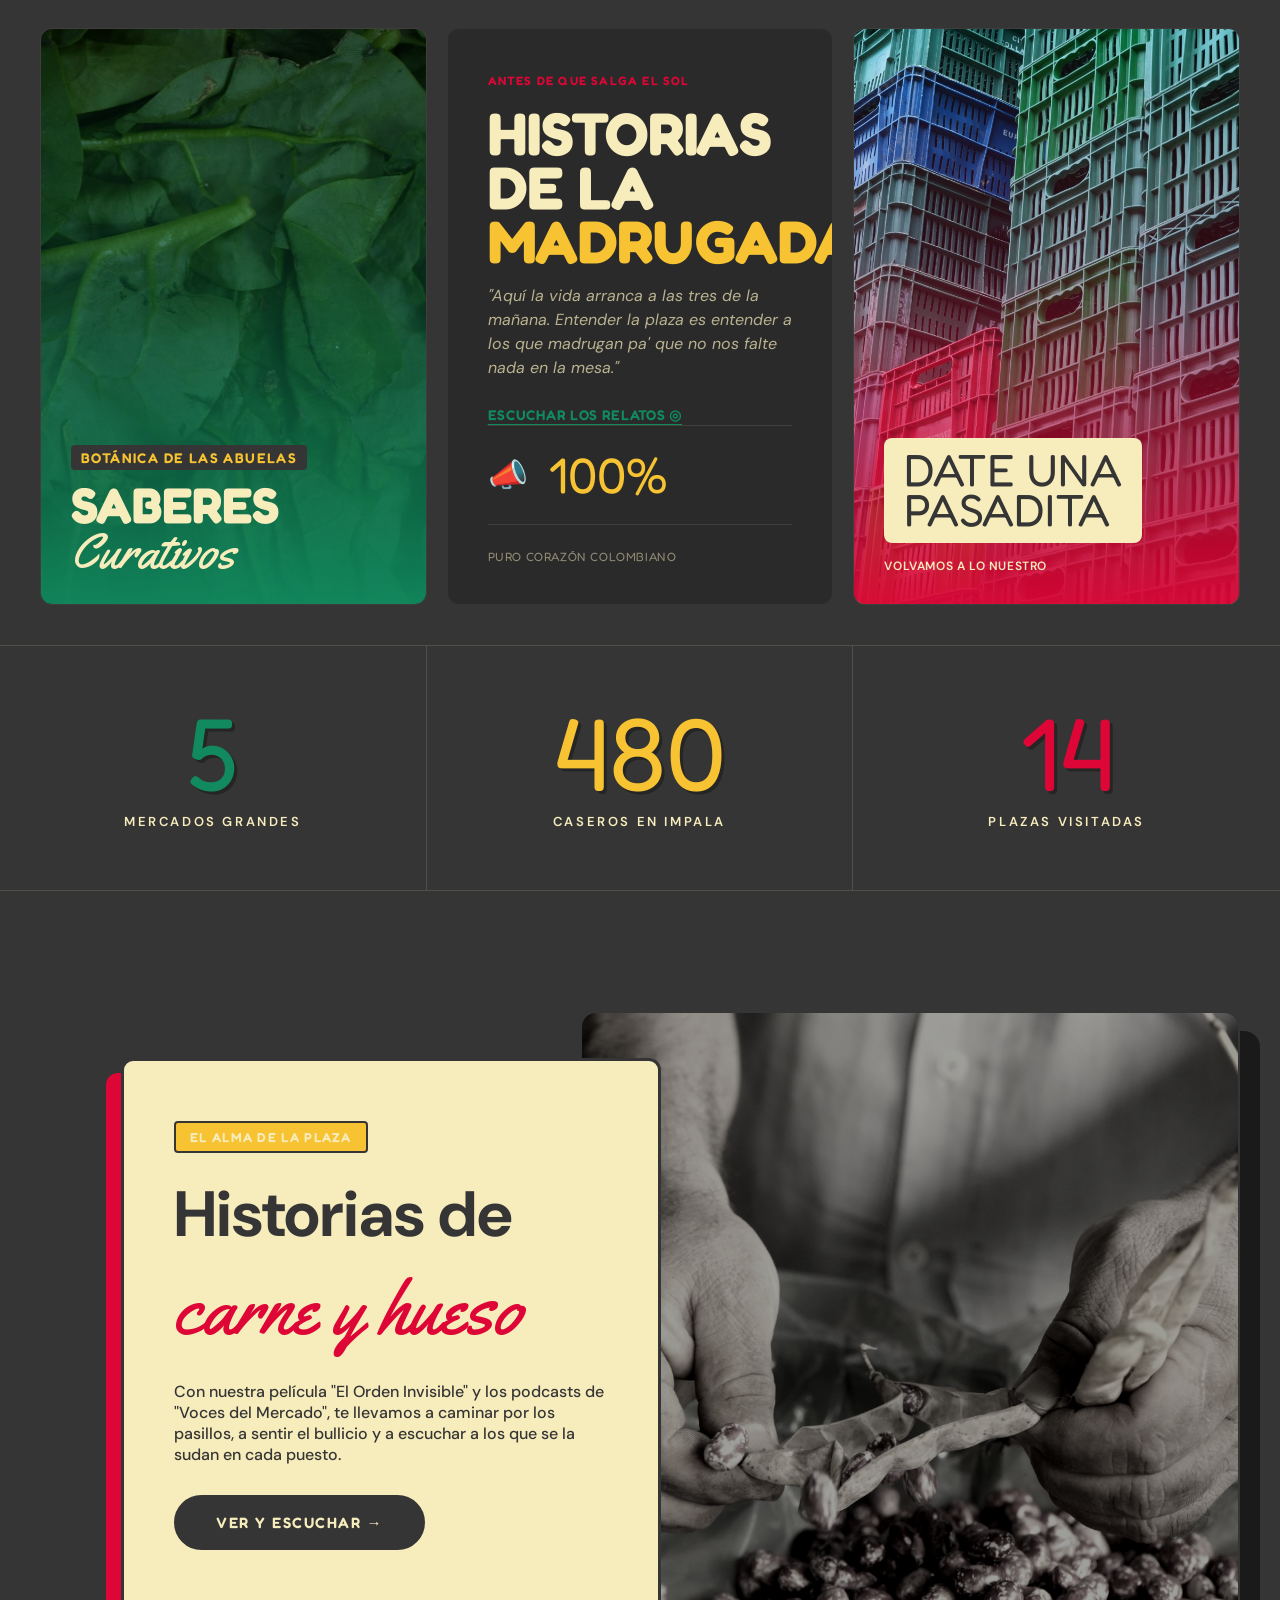
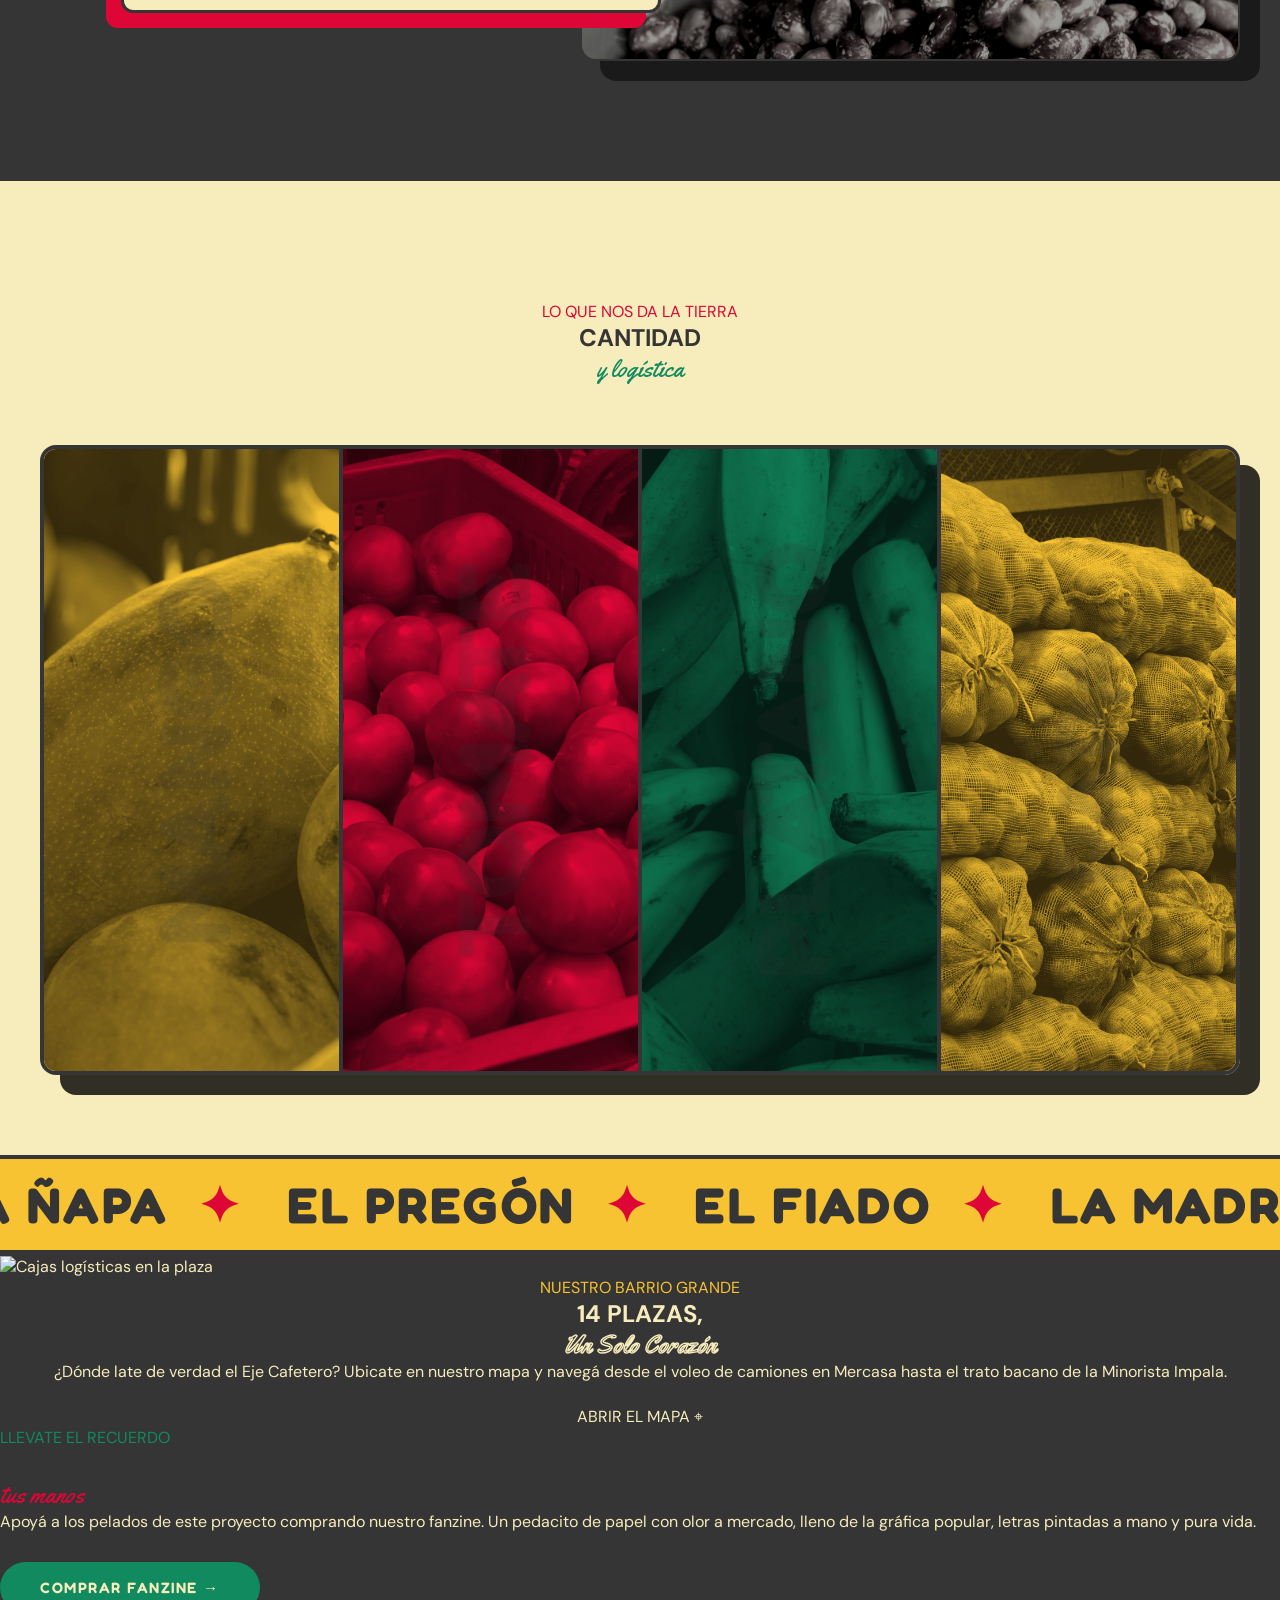
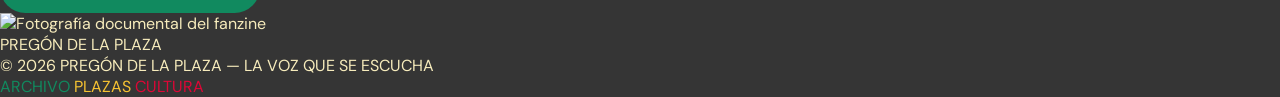
==== commit 4937cc3b: "fead: configuración apartado de productos y datos de la plaza" ====
--- a/index.html
+++ b/index.html
@@ -92,9 +92,9 @@
           <p class="menu-desc">Llevate un fanzine o unas postales y ayudanos a seguir contando historias.</p>
         </div>
         <div class="hover-tiles">
-          <img src="IMAGENES/Banano.JPG" class="tile tile-1" alt="Fanzine">
-          <img src="IMAGENES/Canasta 1.JPG" class="tile tile-2" alt="Postales">
-          <img src="IMAGENES/Canas 2.JPG" class="tile tile-3" alt="Impresos">
+          <img src="imagenes/Banano (Grande).JPG" class="tile tile-1" alt="Fanzine">
+          <img src="imagenes/Canasta 1 (Grande).JPG" class="tile tile-2" alt="Postales">
+          <img src="imagenes/Canas 2 (Grande).JPG" class="tile tile-3" alt="Impresos">
         </div>
       </li>
     </ul>
@@ -213,46 +213,93 @@
     </div>
   </div>
 </section>
-<section class="productos gsap-reveal">
-  <div class="productos-header">
-    <div class="section-eyebrow accent-green">LO QUE NOS DA LA TIERRA</div>
-    <h2 class="section-headline-xl">CANTIDAD<br><span class="accent-script outline-text-yellow">y frescura</span></h2>
-  </div>
-
-  <div class="productos-grid">
-    <div class="producto-item grande">
-      <img src="IMAGENES/Mango1.JPG" alt="Mangos frescos">
-      <div class="producto-overlay overlay-yellow">
-        <span class="producto-name">MANGO</span>
-        <span class="producto-desc">El dulcito de nuestra tierra.</span>
-      </div>
-    </div>
-    <div class="producto-item">
-      <img src="IMAGENES/Tomate.JPG" alt="Tomates rojos">
-      <div class="producto-overlay overlay-red">
-        <span class="producto-name">TOMATE</span>
-        <span class="producto-desc">Rojito y maduro pal guiso.</span>
-      </div>
-    </div>
-    <div class="producto-item">
-      <img src="IMAGENES/Platanos 2.JPG" alt="Racimos de plátanos">
-      <div class="producto-overlay overlay-green">
-        <span class="producto-name">PLÁTANO</span>
-        <span class="producto-desc">Que nunca falte en el almuerzo.</span>
-      </div>
-    </div>
-    <div class="producto-item grande-h">
-      <img src="IMAGENES/Papa 1.JPG" alt="Bultos de papa">
-      <div class="producto-overlay overlay-yellow">
-        <span class="producto-name">PAPA</span>
-        <span class="producto-desc">El tesoro barrato que llena barrigas.</span>
-      </div>
-    </div>
-  </div>
-
+<section class="productos-editorial gsap-reveal">
+  <div class="productos-header text-center">
+    <div class="section-eyebrow accent-red">LO QUE NOS DA LA TIERRA</div>
+    <h2 class="section-headline-xl text-carbon">CANTIDAD<br><span class="accent-script accent-green">y logística</span></h2>
+  </div>
+
+  <!-- El Acordeón Evolucionado -->
+  <div class="abundancia-container">
+    
+    <!-- Tarjeta 1: Mango -->
+    <div class="abundancia-card card-yellow">
+      <h3 class="vertical-text">MANGO</h3>
+      <img src="imagenes/Mango1 (Grande).JPG" alt="Mangos" class="abundancia-img">
+      <!-- Ficha técnica revelable -->
+      <div class="market-dossier">
+        <div class="dossier-header">
+          <span class="stamp-name">MANGO</span>
+          <span class="stamp-desc">El dulcito de nuestra tierra.</span>
+        </div>
+        <ul class="dossier-data">
+          <li><strong>TEMPORADA:</strong> Mayo a Agosto</li>
+          <li><strong>LLEGADA:</strong> 4:30 AM (Camiones del Tolima)</li>
+          <li><strong>MOVIMIENTO:</strong> +12 Toneladas semanales</li>
+        </ul>
+      </div>
+    </div>
+
+    <!-- Tarjeta 2: Tomate -->
+    <div class="abundancia-card card-red">
+      <h3 class="vertical-text">TOMATE</h3>
+      <img src="imagenes/Tomate (Grande).JPG" alt="Tomates" class="abundancia-img">
+      <div class="market-dossier">
+        <div class="dossier-header">
+          <span class="stamp-name">TOMATE</span>
+          <span class="stamp-desc">Rojito y maduro pal guiso.</span>
+        </div>
+        <ul class="dossier-data">
+          <li><strong>ROTACIÓN:</strong> Diaria (Alta demanda)</li>
+          <li><strong>ZONA:</strong> Bodegas 3 y 4 (La Minorista)</li>
+          <li><strong>CASERA CLAVE:</strong> Doña Luz y su familia</li>
+        </ul>
+      </div>
+    </div>
+
+    <!-- Tarjeta 3: Plátano -->
+    <div class="abundancia-card card-green">
+      <h3 class="vertical-text">PLÁTANO</h3>
+      <img src="imagenes/Platanos 2 (Grande).JPG" alt="Plátanos" class="abundancia-img">
+      <div class="market-dossier">
+        <div class="dossier-header">
+          <span class="stamp-name">PLÁTANO</span>
+          <span class="stamp-desc">Que nunca falte en el almuerzo.</span>
+        </div>
+        <ul class="dossier-data">
+          <li><strong>DESCARGA:</strong> Lunes y Jueves (Madrugada)</li>
+          <li><strong>ORIGEN:</strong> Quindío y Risaralda</li>
+          <li><strong>PRESENTACIÓN:</strong> Racimo bruto y desgranado</li>
+        </ul>
+      </div>
+    </div>
+
+    <!-- Tarjeta 4: Papa -->
+    <div class="abundancia-card card-yellow">
+      <h3 class="vertical-text">PAPA</h3>
+      <img src="imagenes/Papa 1 (Grande).JPG" alt="Papa" class="abundancia-img">
+      <div class="market-dossier">
+        <div class="dossier-header">
+          <span class="stamp-name">PAPA</span>
+          <span class="stamp-desc">El tesoro barato que llena barrigas.</span>
+        </div>
+        <ul class="dossier-data">
+          <li><strong>VOLUMEN:</strong> +500 Bultos por día</li>
+          <li><strong>RUTAS:</strong> Nariño y Boyacá</li>
+          <li><strong>ESFUERZO:</strong> Coteros cargan 50kg por viaje</li>
+        </ul>
+      </div>
+    </div>
+
+  </div>
+
+  <!-- Ticker de cierre brutalista -->
   <div class="ticker-wrap">
     <div class="ticker">
-      <span>LA ÑAPA · EL PREGÓN · EL FIADO · LA MADRUGADA · EL VOLUMEN · EL COLOR · LA CASERA · EL CANASTO · LA ÑAPA · EL PREGÓN · EL FIADO · </span>
+      <!-- Primer bloque de texto -->
+      <span>LA ÑAPA <span class="accent-red">✦</span> EL PREGÓN <span class="accent-red">✦</span> EL FIADO <span class="accent-red">✦</span> LA MADRUGADA <span class="accent-red">✦</span> EL VOLUMEN <span class="accent-red">✦</span> EL COLOR <span class="accent-red">✦</span> LA CASERA <span class="accent-red">✦</span> EL CANASTO <span class="accent-red">✦</span> </span>
+      <!-- Segundo bloque idéntico para el loop perfecto -->
+      <span>LA ÑAPA <span class="accent-red">✦</span> EL PREGÓN <span class="accent-red">✦</span> EL FIADO <span class="accent-red">✦</span> LA MADRUGADA <span class="accent-red">✦</span> EL VOLUMEN <span class="accent-red">✦</span> EL COLOR <span class="accent-red">✦</span> LA CASERA <span class="accent-red">✦</span> EL CANASTO <span class="accent-red">✦</span> </span>
     </div>
   </div>
 </section>
--- a/style.css
+++ b/style.css
@@ -1044,4 +1044,257 @@
     transform: scale(0.8);
     transform-origin: bottom right;
   }
+}
+
+/* ============================================
+   SECCIÓN PRODUCTOS (ACORDEÓN DE SERIGRAFÍA & DATOS)
+   ============================================ */
+
+.productos-editorial {
+  padding: 120px 40px 0;
+  background: var(--bone); 
+  border-bottom: 2px solid var(--carbon);
+}
+
+.productos-header {
+  margin-bottom: 60px;
+}
+
+/* --- Contenedor Principal del Acordeón --- */
+.abundancia-container {
+  display: flex;
+  width: 100%;
+  height: 70vh; 
+  min-height: 500px;
+  border: 4px solid var(--carbon); 
+  box-shadow: 20px 20px 0px rgba(0,0,0,0.8); 
+  border-radius: 16px;
+  overflow: hidden;
+  max-width: 1600px;
+  margin: 0 auto;
+}
+
+/* --- Cada Columna (Tarjeta) --- */
+.abundancia-card {
+  position: relative;
+  flex: 1; /* Distribución igualitaria por defecto */
+  border-right: 4px solid var(--carbon);
+  overflow: hidden;
+  cursor: crosshair; 
+  transition: flex 0.6s cubic-bezier(0.25, 1, 0.5, 1);
+  display: flex;
+  align-items: center;
+  justify-content: center;
+}
+
+.abundancia-card:last-child {
+  border-right: none;
+}
+
+/* Colores de Tinta */
+.card-yellow { background: var(--yellow); }
+.card-red { background: var(--red); }
+.card-green { background: var(--green); }
+
+/* --- Imagen Base (Filtro Multiply) --- */
+.abundancia-img {
+  position: absolute;
+  inset: 0;
+  width: 100%;
+  height: 100%;
+  object-fit: cover;
+  filter: grayscale(100%) contrast(1.2); 
+  mix-blend-mode: multiply; /* Efecto serigrafía */
+  opacity: 0.8;
+  transition: all 0.6s cubic-bezier(0.25, 1, 0.5, 1);
+}
+
+/* --- Título Gigante de Fondo --- */
+.vertical-text {
+  position: absolute;
+  font-family: var(--font-disp);
+  font-size: 8vw; 
+  color: rgba(var(--rgb-carbon), 0.15);
+  transform: rotate(-90deg);
+  white-space: nowrap;
+  pointer-events: none;
+  transition: transform 0.6s ease, color 0.6s ease;
+  z-index: 1;
+}
+
+/* --- Ficha Técnica Brutalista (Dossier) --- */
+.market-dossier {
+  position: absolute;
+  bottom: 30px;
+  left: 20px;
+  right: 20px;
+  background: var(--bone);
+  border: 3px solid var(--carbon);
+  box-shadow: 10px 10px 0px var(--carbon);
+  padding: 25px;
+  transform: translateY(120%); /* Escondido por defecto */
+  opacity: 0;
+  z-index: 3;
+  transition: all 0.6s cubic-bezier(0.175, 0.885, 0.32, 1.275);
+}
+
+.dossier-header {
+  display: flex;
+  flex-direction: column;
+  margin-bottom: 15px;
+}
+
+.stamp-name {
+  font-family: var(--font-disp);
+  font-size: 38px;
+  color: var(--carbon);
+  text-transform: uppercase;
+  line-height: 0.9;
+}
+
+.stamp-desc {
+  font-family: var(--font-script);
+  font-size: 22px;
+  color: var(--red);
+  margin-top: 5px;
+}
+
+.dossier-data {
+  list-style: none;
+  padding-top: 15px;
+  border-top: 2px dashed var(--carbon); 
+  display: flex;
+  flex-direction: column;
+  gap: 8px;
+}
+
+.dossier-data li {
+  font-family: var(--font-body);
+  font-size: 14px;
+  color: var(--carbon);
+  line-height: 1.4;
+}
+
+.dossier-data strong {
+  font-family: var(--font-disp);
+  font-size: 12px;
+  letter-spacing: 0.1em;
+  color: var(--green);
+  background: rgba(var(--rgb-green), 0.1);
+  padding: 2px 6px;
+  border-radius: 4px;
+  margin-right: 6px;
+}
+
+/* ============================================
+   LA INTERACCIÓN MÁGICA (HOVER)
+   ============================================ */
+
+/* 1. Expansión Flexbox */
+.abundancia-card:hover {
+  flex: 3; 
+}
+
+/* 2. Recuperación de color */
+.abundancia-card:hover .abundancia-img {
+  filter: grayscale(0%) contrast(1.1);
+  mix-blend-mode: normal; 
+  opacity: 1;
+  transform: scale(1.05);
+}
+
+/* 3. Entrada del dossier de datos */
+.abundancia-card:hover .market-dossier {
+  transform: translateY(0);
+  opacity: 1;
+}
+
+/* 4. Animación del texto gigante */
+.abundancia-card:hover .vertical-text {
+  transform: rotate(-90deg) translateY(-30px) scale(1.1);
+  color: rgba(var(--rgb-bone), 0.4);
+}
+
+/* ============================================
+   TICKER BRUTALISTA (CINTA DE MERCADO)
+   ============================================ */
+.ticker-wrap {
+  width: 100vw; /* Forzamos a que ocupe toda la pantalla de borde a borde */
+  margin-left: calc(-50vw + 50%); /* Este truco rompe el padding del contenedor padre */
+  overflow: hidden;
+  background: var(--yellow); /* Cinta de advertencia/mercado vibrante */
+  border-top: 4px solid var(--carbon); /* Bordes duros */
+  border-bottom: 4px solid var(--carbon);
+  padding: 15px 0;
+  margin-top: 80px;
+  display: flex;
+}
+
+.ticker {
+  display: flex;
+  white-space: nowrap;
+  animation: tickerLoop 20s linear infinite; /* Movimiento constante de 20 segundos */
+}
+
+/* Interacción divertida: si el usuario pone el mouse encima, la cinta se pausa para leer */
+.ticker-wrap:hover .ticker {
+  animation-play-state: paused;
+}
+
+.ticker span {
+  flex-shrink: 0;
+  font-family: var(--font-disp);
+  font-size: clamp(30px, 4vw, 50px); /* Letra gigante y con peso */
+  font-weight: 700;
+  color: var(--carbon);
+  text-transform: uppercase;
+  letter-spacing: 0.05em;
+  padding-right: 15px;
+}
+
+/* Le damos un toque de color rojo a los separadores */
+.ticker span .accent-red {
+  color: var(--red);
+  display: inline-block;
+  margin: 0 15px;
+}
+
+/* El loop mueve el contenedor exactamente a la mitad (el tamaño de 1 span) y vuelve a empezar invisiblemente */
+@keyframes tickerLoop {
+  0% { transform: translateX(0); }
+  100% { transform: translateX(-50%); } 
+}
+
+/* --- RESPONSIVE DEL ACORDEÓN --- */
+@media (max-width: 960px) {
+  .abundancia-container {
+    flex-direction: column;
+    height: auto;
+    min-height: 800px;
+  }
+  .abundancia-card {
+    border-right: none;
+    border-bottom: 4px solid var(--carbon);
+    min-height: 250px; 
+  }
+  .abundancia-card:last-child {
+    border-bottom: none;
+  }
+  .vertical-text {
+    transform: rotate(0deg);
+    font-size: 15vw;
+  }
+  .abundancia-card:hover .vertical-text {
+    transform: rotate(0deg) translateY(-10px) scale(1.1);
+  }
+  .market-dossier {
+    transform: translateY(0);
+    opacity: 1;
+    bottom: 10px;
+    left: 10px;
+    right: 10px;
+    padding: 15px;
+  }
+  .dossier-data li { font-size: 12px; }
+  .stamp-name { font-size: 28px; }
 }
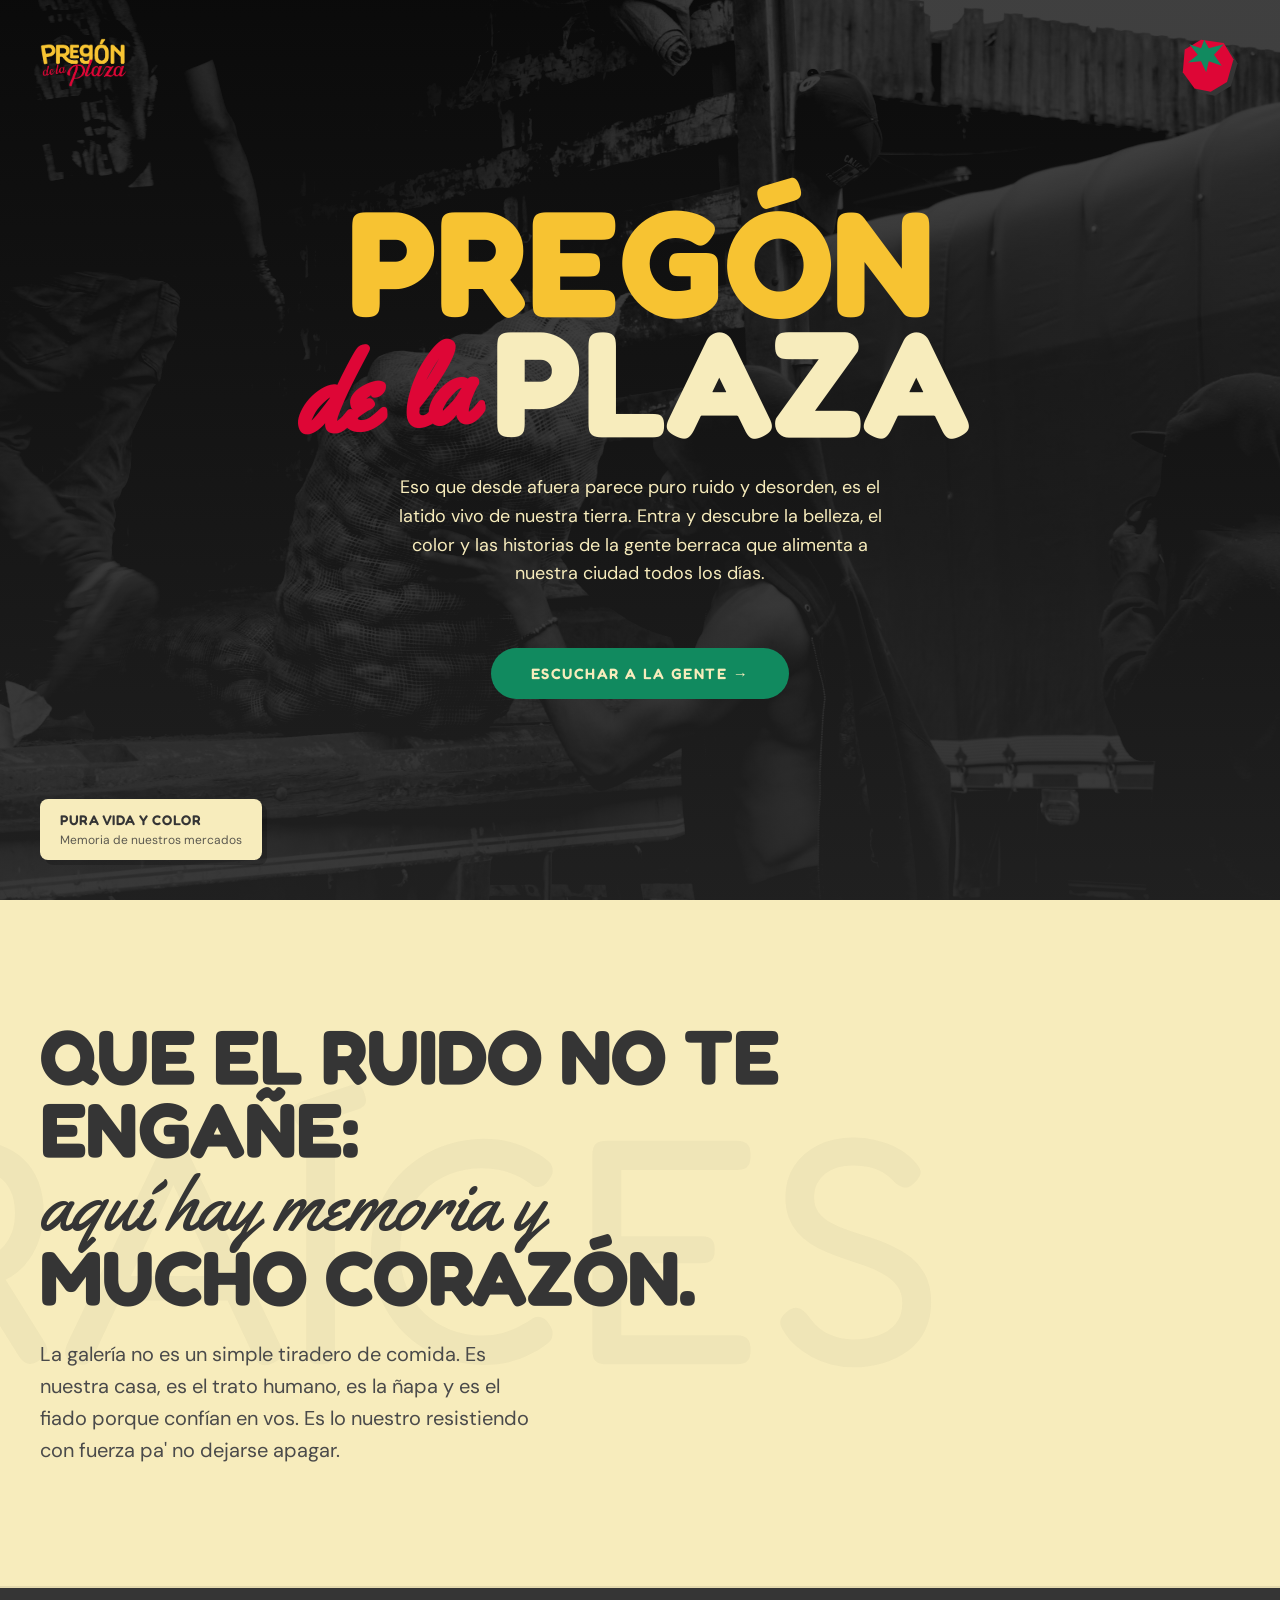
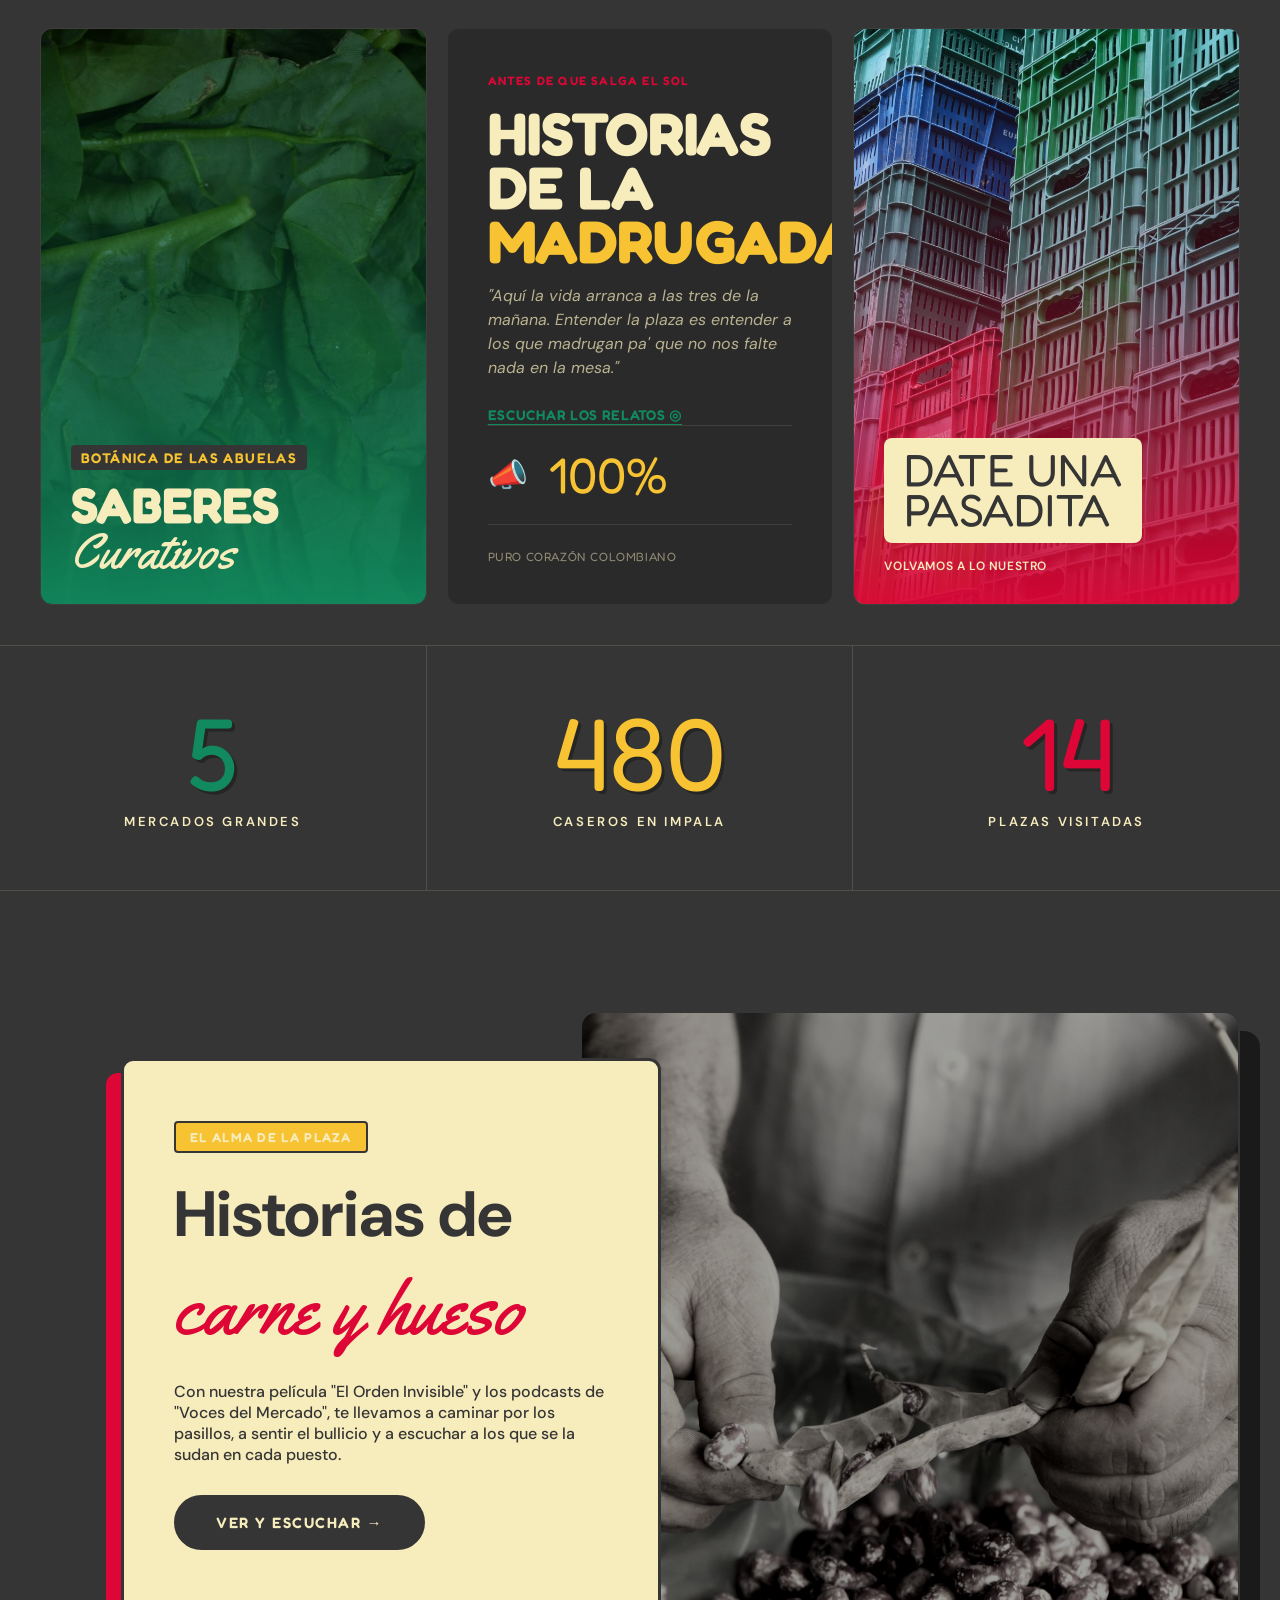
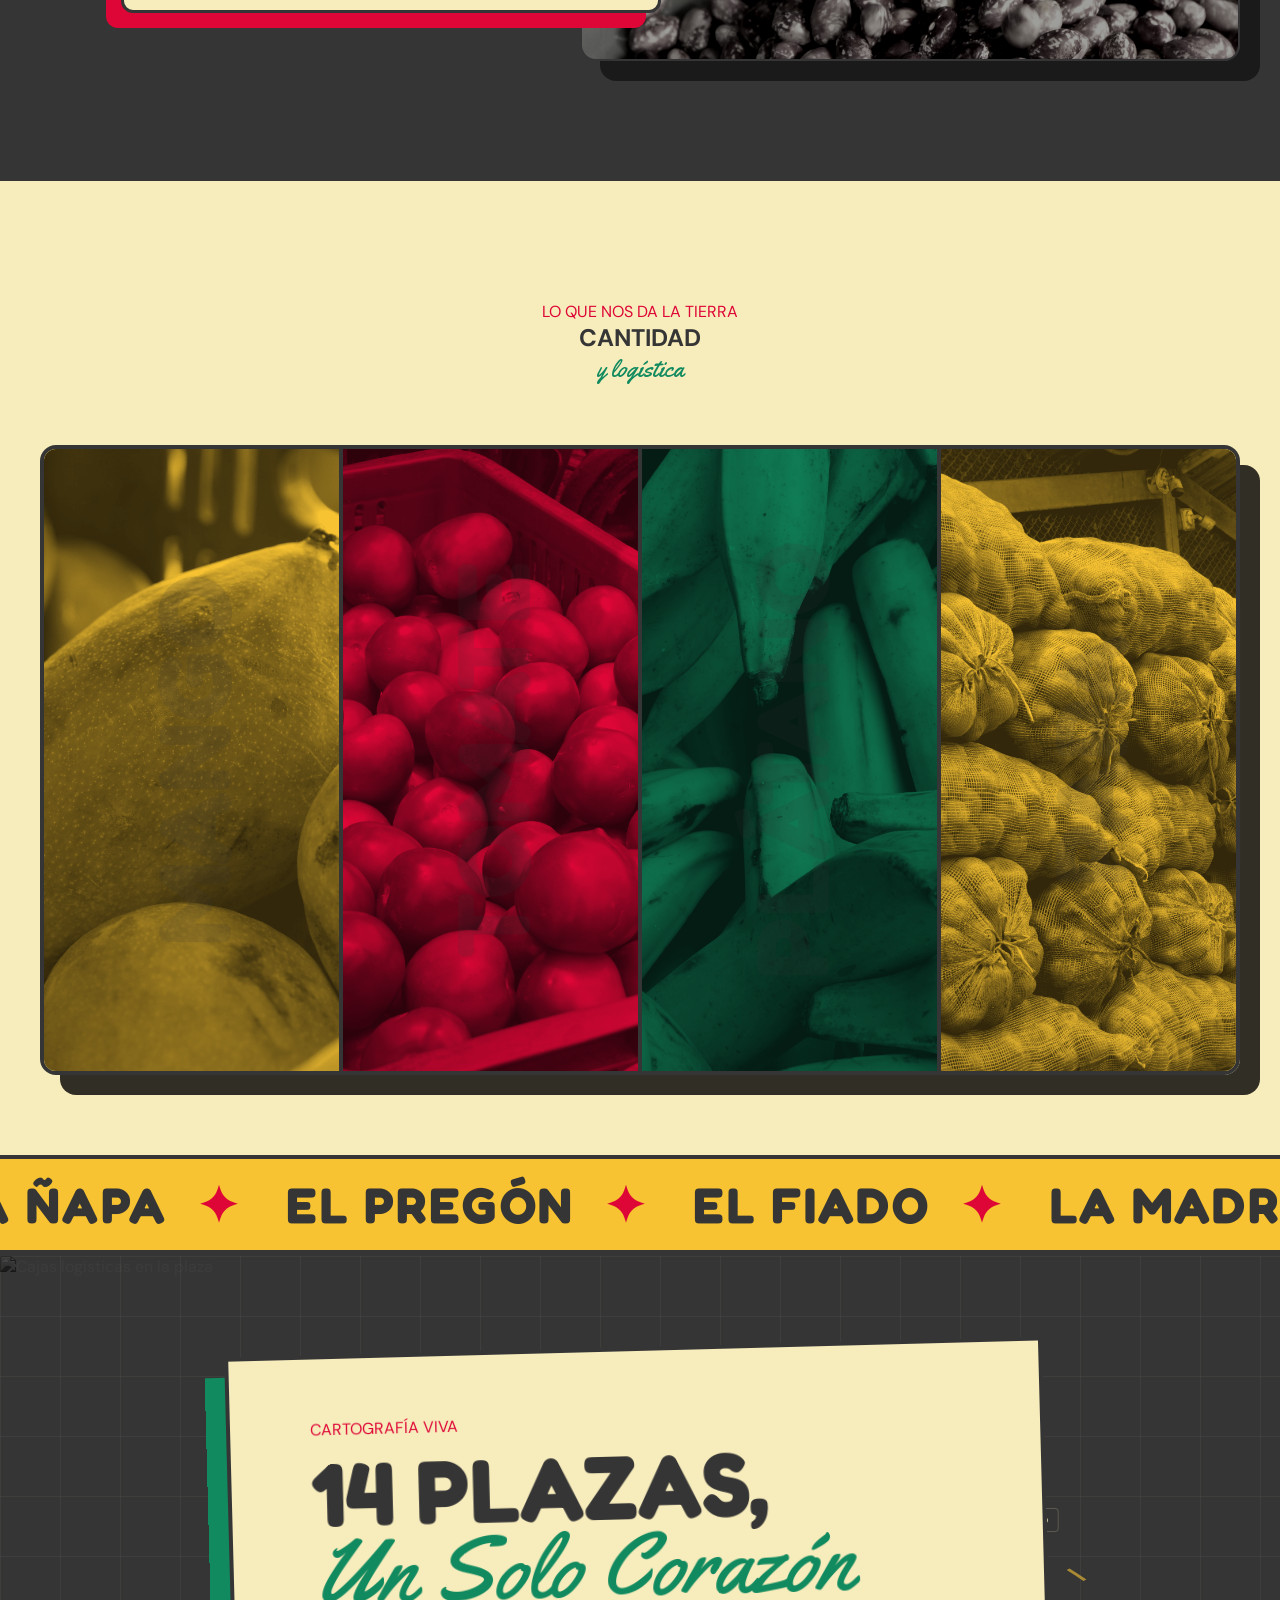
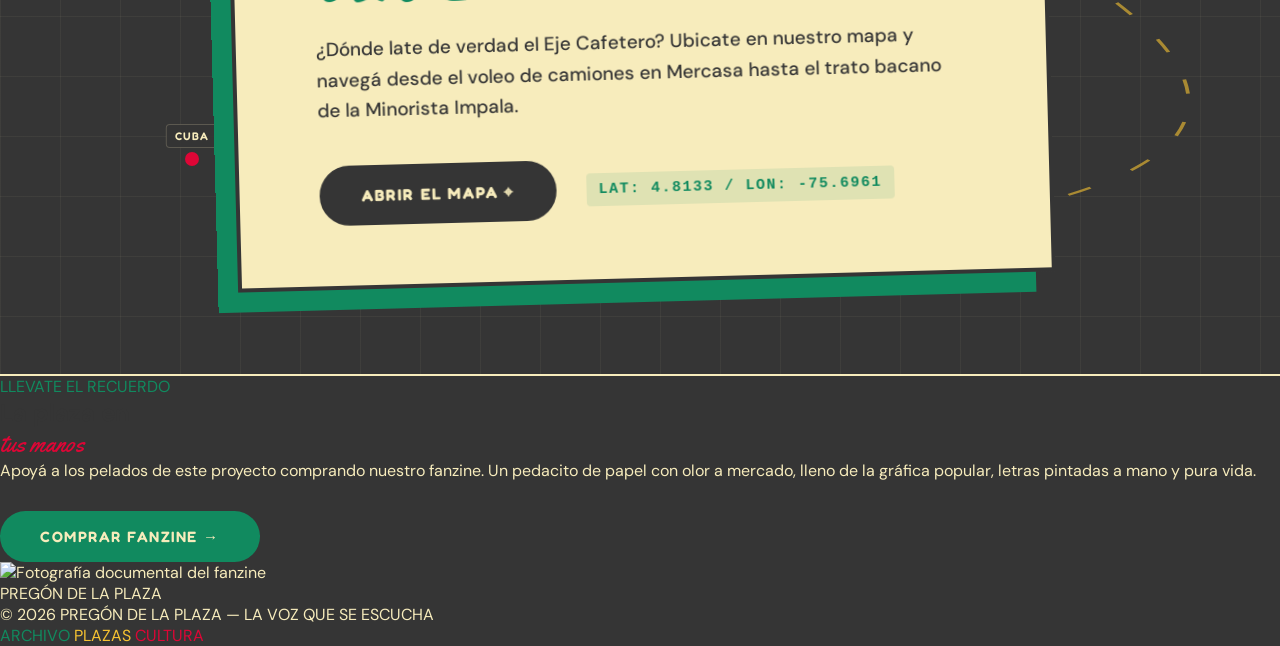
==== commit dcc2ad51: "fead: configuración de la sección de catografía, html, css y java" ====
--- a/index.html
+++ b/index.html
@@ -305,13 +305,43 @@
 </section>
 
 <section class="mapa-teaser gsap-reveal">
+  <!-- Fondo fotográfico con efecto de radar -->
   <img src="IMAGENES/cajas moradas.JPG" alt="Cajas logísticas en la plaza" class="cta-bg-img">
-  <div class="cta-overlay overlay-green-strong"></div>
-  <div class="archivo-cta-content text-center mx-auto">
-    <div class="section-eyebrow accent-yellow">NUESTRO BARRIO GRANDE</div>
-    <h2 class="cta-headline">14 PLAZAS,<br><span class="accent-script outline-text-bone">Un Solo Corazón</span></h2>
-    <p class="cta-body mx-auto">¿Dónde late de verdad el Eje Cafetero? Ubicate en nuestro mapa y navegá desde el voleo de camiones en Mercasa hasta el trato bacano de la Minorista Impala.</p>
-    <a href="mapa.html" class="btn-yellow mt-4">ABRIR EL MAPA ⌖</a>
+  <div class="overlay-radar"></div>
+
+  <!-- NUEVO: Capa explícita de Mapa (Rutas y Pines) -->
+  <div class="map-ui-layer">
+    <!-- Línea de ruta conectando puntos -->
+    <svg class="map-route-line" preserveAspectRatio="none" viewBox="0 0 100 100">
+      <path d="M 20 30 Q 50 10 80 40 T 70 80" />
+    </svg>
+    
+    <!-- Pines de locación parpadeantes -->
+    <div class="map-pin pulse-red" style="top: 30%; left: 20%;">
+      <span class="pin-label">MERCASA</span>
+    </div>
+    <div class="map-pin pulse-yellow" style="top: 40%; left: 80%;">
+      <span class="pin-label">CENTRO</span>
+    </div>
+    <div class="map-pin pulse-green" style="top: 80%; left: 70%;">
+      <span class="pin-label">IMPALA</span>
+    </div>
+    <div class="map-pin pulse-red" style="top: 70%; left: 15%;">
+      <span class="pin-label">CUBA</span>
+    </div>
+  </div>
+
+  <!-- Tarjeta de Contenido Brutalista (Tiquete) -->
+  <div class="mapa-cta-card">
+    <div class="section-eyebrow accent-red">CARTOGRAFÍA VIVA</div>
+    <h2 class="cta-headline text-carbon">14 PLAZAS,<br><span class="accent-script accent-green">Un Solo Corazón</span></h2>
+    <p class="cta-body text-carbon">¿Dónde late de verdad el Eje Cafetero? Ubicate en nuestro mapa y navegá desde el voleo de camiones en Mercasa hasta el trato bacano de la Minorista Impala.</p>
+    
+    <div class="mapa-action">
+        <a href="mapa.html" class="btn-mapa-brutal">ABRIR EL MAPA ⌖</a>
+        <!-- Este texto de coordenadas cobrará vida con JavaScript -->
+        <span class="coord-text">LAT: 4.8133 / LON: -75.6961</span>
+    </div>
   </div>
 </section>
 
--- a/style.css
+++ b/style.css
@@ -1297,4 +1297,209 @@
   }
   .dossier-data li { font-size: 12px; }
   .stamp-name { font-size: 28px; }
+}
+
+/* ============================================
+   SECCIÓN MAPA TEASER (CARTOGRAFÍA VIVA)
+   ============================================ */
+.mapa-teaser {
+  position: relative;
+  min-height: 80vh;
+  display: flex;
+  align-items: center;
+  justify-content: center;
+  overflow: hidden;
+  background: var(--carbon);
+  border-bottom: 2px solid var(--bone);
+}
+
+.cta-bg-img {
+  position: absolute;
+  inset: 0;
+  width: 100%;
+  height: 100%;
+  object-fit: cover;
+  /* La apagamos casi por completo para generar misterio */
+  filter: grayscale(100%) brightness(0.3) contrast(1.2);
+  transition: transform 1.5s cubic-bezier(0.25, 1, 0.5, 1), filter 0.8s ease;
+  z-index: 1;
+}
+
+/* Al pasar el mouse recupera un poco su color morado/cálido */
+.mapa-teaser:hover .cta-bg-img {
+  transform: scale(1.05);
+  filter: grayscale(30%) brightness(0.5) contrast(1.1); 
+}
+
+/* Overlay estilo Cuadrícula Topográfica (Grid) */
+.overlay-radar {
+  position: absolute;
+  inset: 0;
+  z-index: 2;
+  background-image: 
+    linear-gradient(rgba(var(--rgb-bone), 0.05) 1px, transparent 1px),
+    linear-gradient(90deg, rgba(var(--rgb-bone), 0.05) 1px, transparent 1px);
+  background-size: 60px 60px; /* Tamaño de los cuadros */
+  pointer-events: none; /* Deja pasar los clicks al fondo */
+}
+
+/* --- Tarjeta Central Brutalista --- */
+.mapa-cta-card {
+  position: relative;
+  z-index: 5;
+  background: var(--bone);
+  max-width: 900px;
+  padding: 60px 80px;
+  border: 4px solid var(--carbon);
+  /* Sombra verde dura que da el efecto 3D */
+  box-shadow: -20px 20px 0px var(--green); 
+  transform: rotate(-1.5deg); /* Ligera inclinación irreverente */
+  transition: transform 0.4s cubic-bezier(0.25, 1, 0.5, 1), box-shadow 0.4s ease;
+}
+
+/* Interacción de la tarjeta: Se endereza y cambia de sombra */
+.mapa-teaser:hover .mapa-cta-card {
+  transform: rotate(0deg) translateY(-10px);
+  box-shadow: -25px 25px 0px var(--yellow); 
+}
+
+.mapa-cta-card .cta-headline {
+  font-family: var(--font-disp);
+  font-size: clamp(50px, 7vw, 100px);
+  line-height: 0.85;
+  text-transform: uppercase;
+  margin: 15px 0 25px;
+}
+
+.mapa-cta-card .cta-body {
+  font-family: var(--font-body);
+  font-size: 19px;
+  font-weight: 500;
+  line-height: 1.6;
+  margin-bottom: 40px;
+  max-width: 650px;
+  color: var(--carbon-light);
+}
+
+/* --- Área de botones y coordenadas --- */
+.mapa-action {
+  display: flex;
+  align-items: center;
+  gap: 30px;
+  flex-wrap: wrap;
+}
+
+.btn-mapa-brutal {
+  display: inline-flex;
+  align-items: center;
+  font-family: var(--font-disp);
+  font-size: 16px;
+  font-weight: 700;
+  letter-spacing: 0.1em;
+  color: var(--bone);
+  background: var(--carbon);
+  padding: 18px 40px;
+  border: 2px solid var(--carbon);
+  border-radius: 50px;
+  text-transform: uppercase;
+  transition: all 0.3s ease;
+}
+
+.btn-mapa-brutal:hover {
+  background: var(--red);
+  border-color: var(--red);
+  transform: translateY(-4px);
+  color: var(--bone);
+  box-shadow: 0 10px 20px rgba(var(--rgb-red), 0.4);
+}
+
+.coord-text {
+  font-family: monospace; /* Tipografía de computadora antigua/radar */
+  font-size: 15px;
+  font-weight: 700;
+  color: var(--green); /* Verde de radar */
+  letter-spacing: 0.1em;
+  background: rgba(var(--rgb-green), 0.1);
+  padding: 8px 12px;
+  border-radius: 4px;
+}
+
+/* --- CAPA EXPLÍCITA DE MAPA (PINES Y RUTAS) --- */
+.map-ui-layer {
+  position: absolute;
+  inset: 0;
+  z-index: 3; /* Por encima del fondo, por debajo de la tarjeta */
+  pointer-events: none; /* Para no bloquear clicks */
+  will-change: transform; /* Preparado para el Parallax JS */
+}
+
+/* La línea punteada animada */
+.map-route-line {
+  position: absolute;
+  width: 100%;
+  height: 100%;
+  top: 0;
+  left: 0;
+}
+
+.map-route-line path {
+  fill: none;
+  stroke: var(--yellow);
+  stroke-width: 0.3;
+  stroke-dasharray: 2 4;
+  opacity: 0.6;
+  animation: dashMove 30s linear infinite reverse; /* Las hormiguitas moviéndose */
+}
+
+@keyframes dashMove {
+  to { stroke-dashoffset: 100; }
+}
+
+/* Los pines de ubicación */
+.map-pin {
+  position: absolute;
+  width: 14px;
+  height: 14px;
+  border-radius: 50%;
+  transform: translate(-50%, -50%);
+}
+
+.pin-label {
+  position: absolute;
+  top: -28px;
+  left: 50%;
+  transform: translateX(-50%);
+  font-family: var(--font-disp);
+  font-size: 11px;
+  font-weight: 600;
+  color: var(--bone);
+  background: rgba(var(--rgb-carbon), 0.9);
+  padding: 4px 8px;
+  border-radius: 4px;
+  border: 1px solid rgba(var(--rgb-bone), 0.2);
+  letter-spacing: 0.1em;
+  white-space: nowrap;
+}
+
+/* Animaciones de radar/pulso con los colores de la marca */
+.pulse-red { background: var(--red); box-shadow: 0 0 0 0 rgba(var(--rgb-red), 0.7); animation: pulseR 2s infinite; }
+.pulse-yellow { background: var(--yellow); box-shadow: 0 0 0 0 rgba(var(--rgb-yellow), 0.7); animation: pulseY 2s infinite 0.7s; }
+.pulse-green { background: var(--green); box-shadow: 0 0 0 0 rgba(var(--rgb-green), 0.7); animation: pulseG 2s infinite 1.4s; }
+
+@keyframes pulseR { 70% { box-shadow: 0 0 0 20px rgba(var(--rgb-red), 0); } 100% { box-shadow: 0 0 0 0 rgba(var(--rgb-red), 0); } }
+@keyframes pulseY { 70% { box-shadow: 0 0 0 20px rgba(var(--rgb-yellow), 0); } 100% { box-shadow: 0 0 0 0 rgba(var(--rgb-yellow), 0); } }
+@keyframes pulseG { 70% { box-shadow: 0 0 0 20px rgba(var(--rgb-green), 0); } 100% { box-shadow: 0 0 0 0 rgba(var(--rgb-green), 0); } }
+
+/* --- RESPONSIVE --- */
+@media (max-width: 768px) {
+  .mapa-cta-card {
+    padding: 40px 25px;
+    margin: 0 20px;
+    transform: rotate(0deg);
+    box-shadow: -10px 10px 0px var(--green);
+  }
+  .mapa-teaser:hover .mapa-cta-card {
+    transform: translateY(-5px);
+    box-shadow: -15px 15px 0px var(--yellow);
+  }
 }
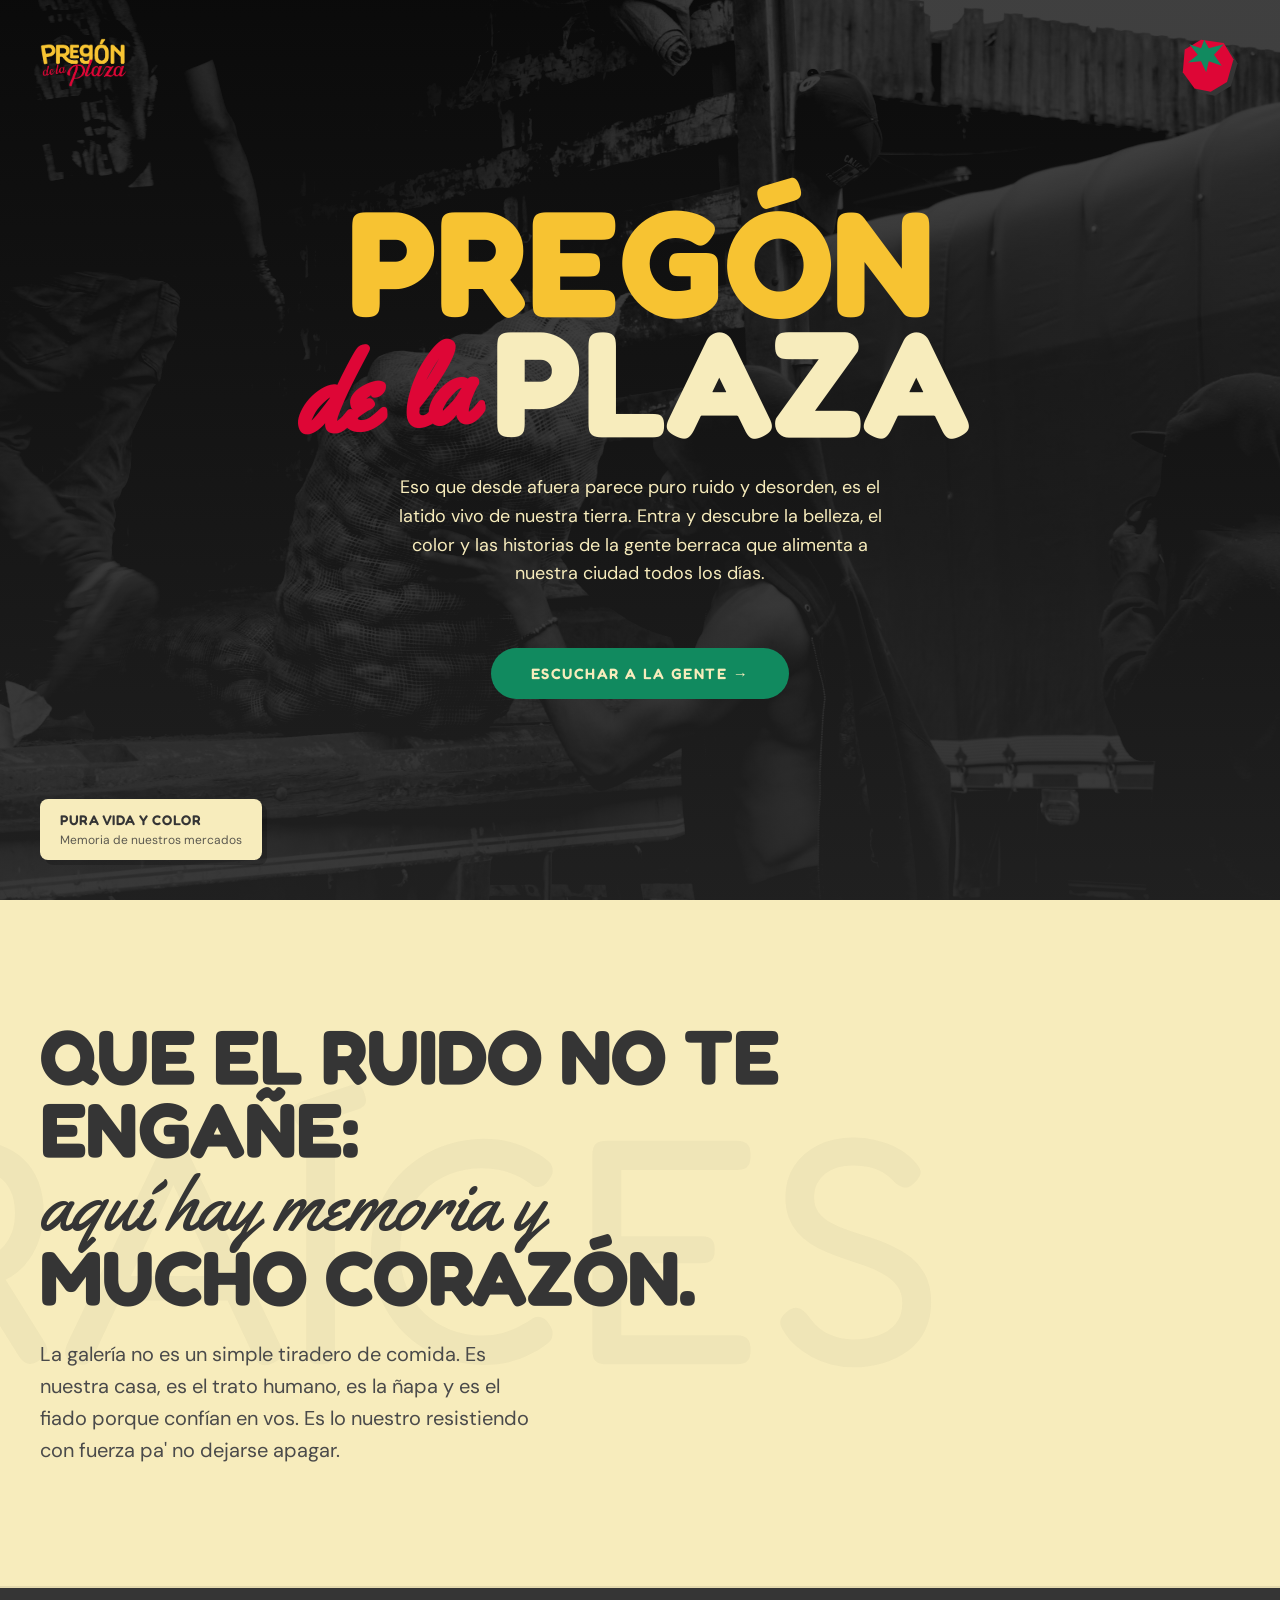
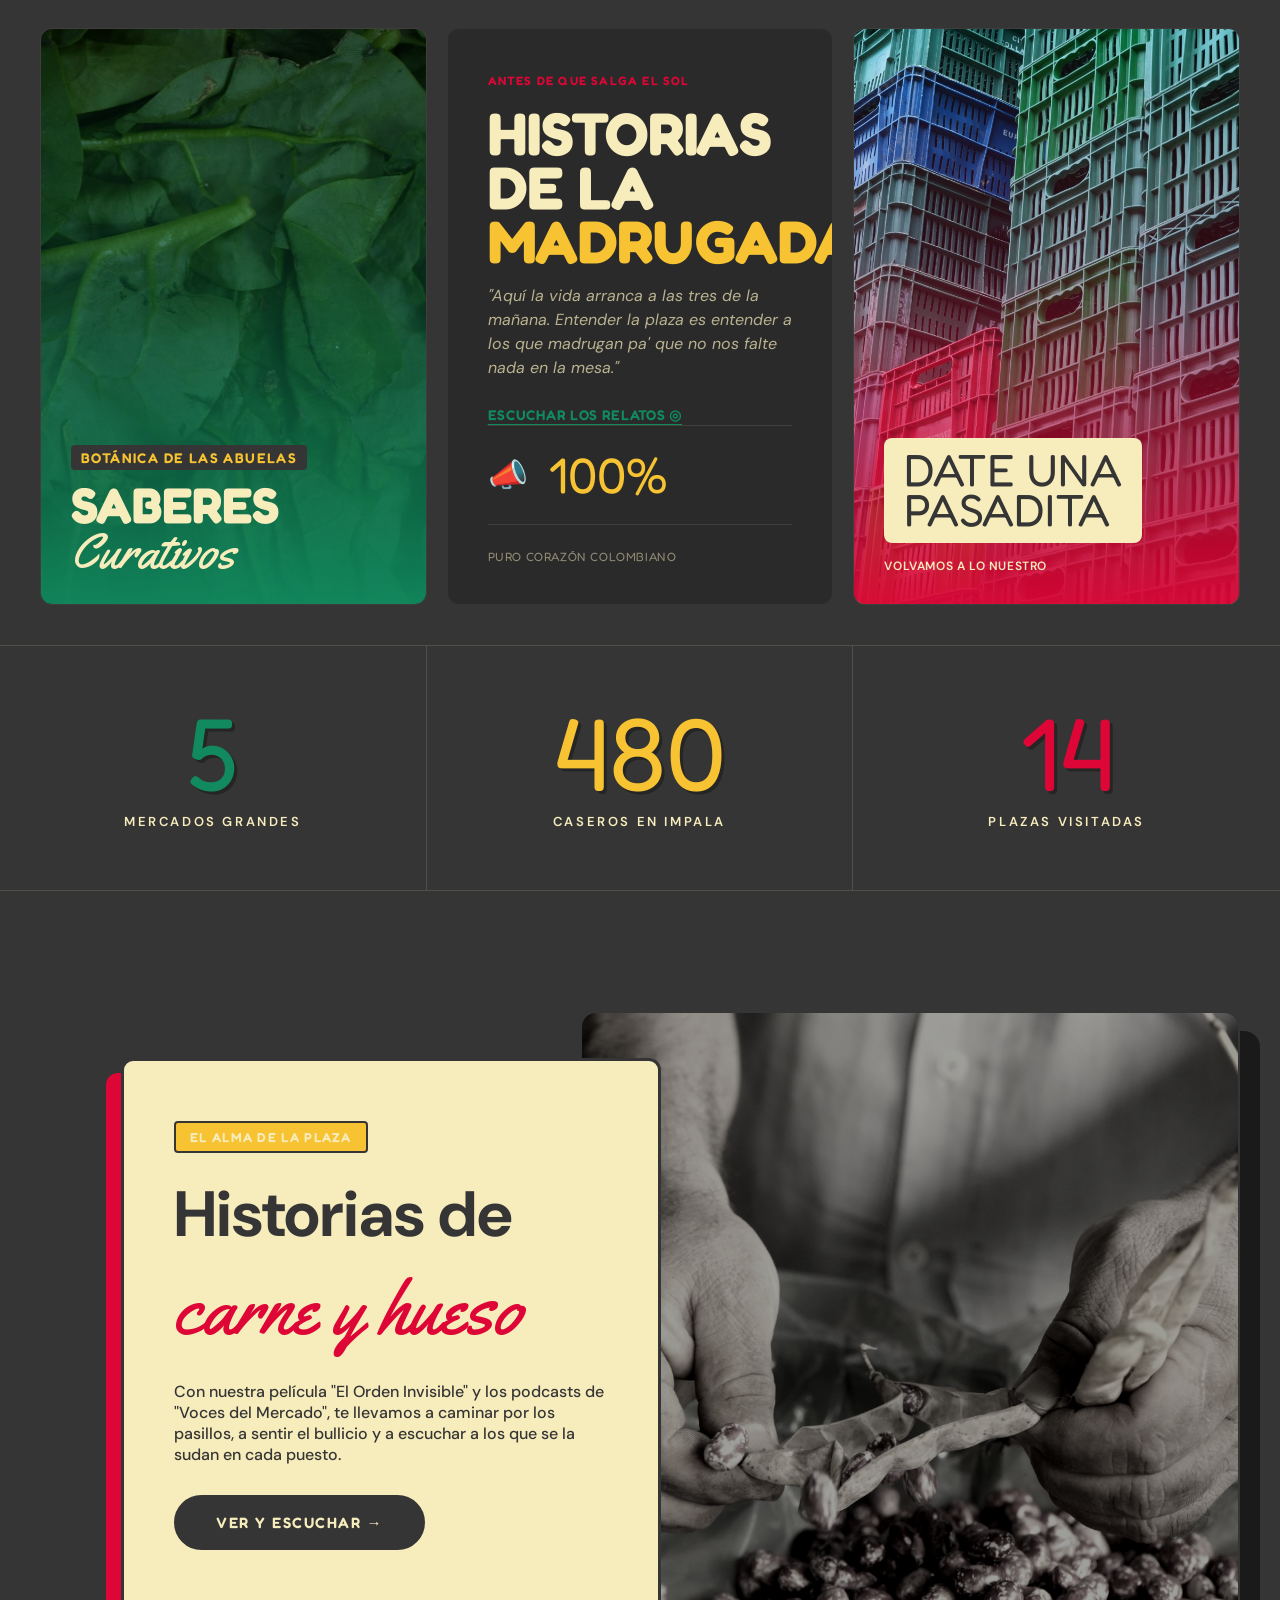
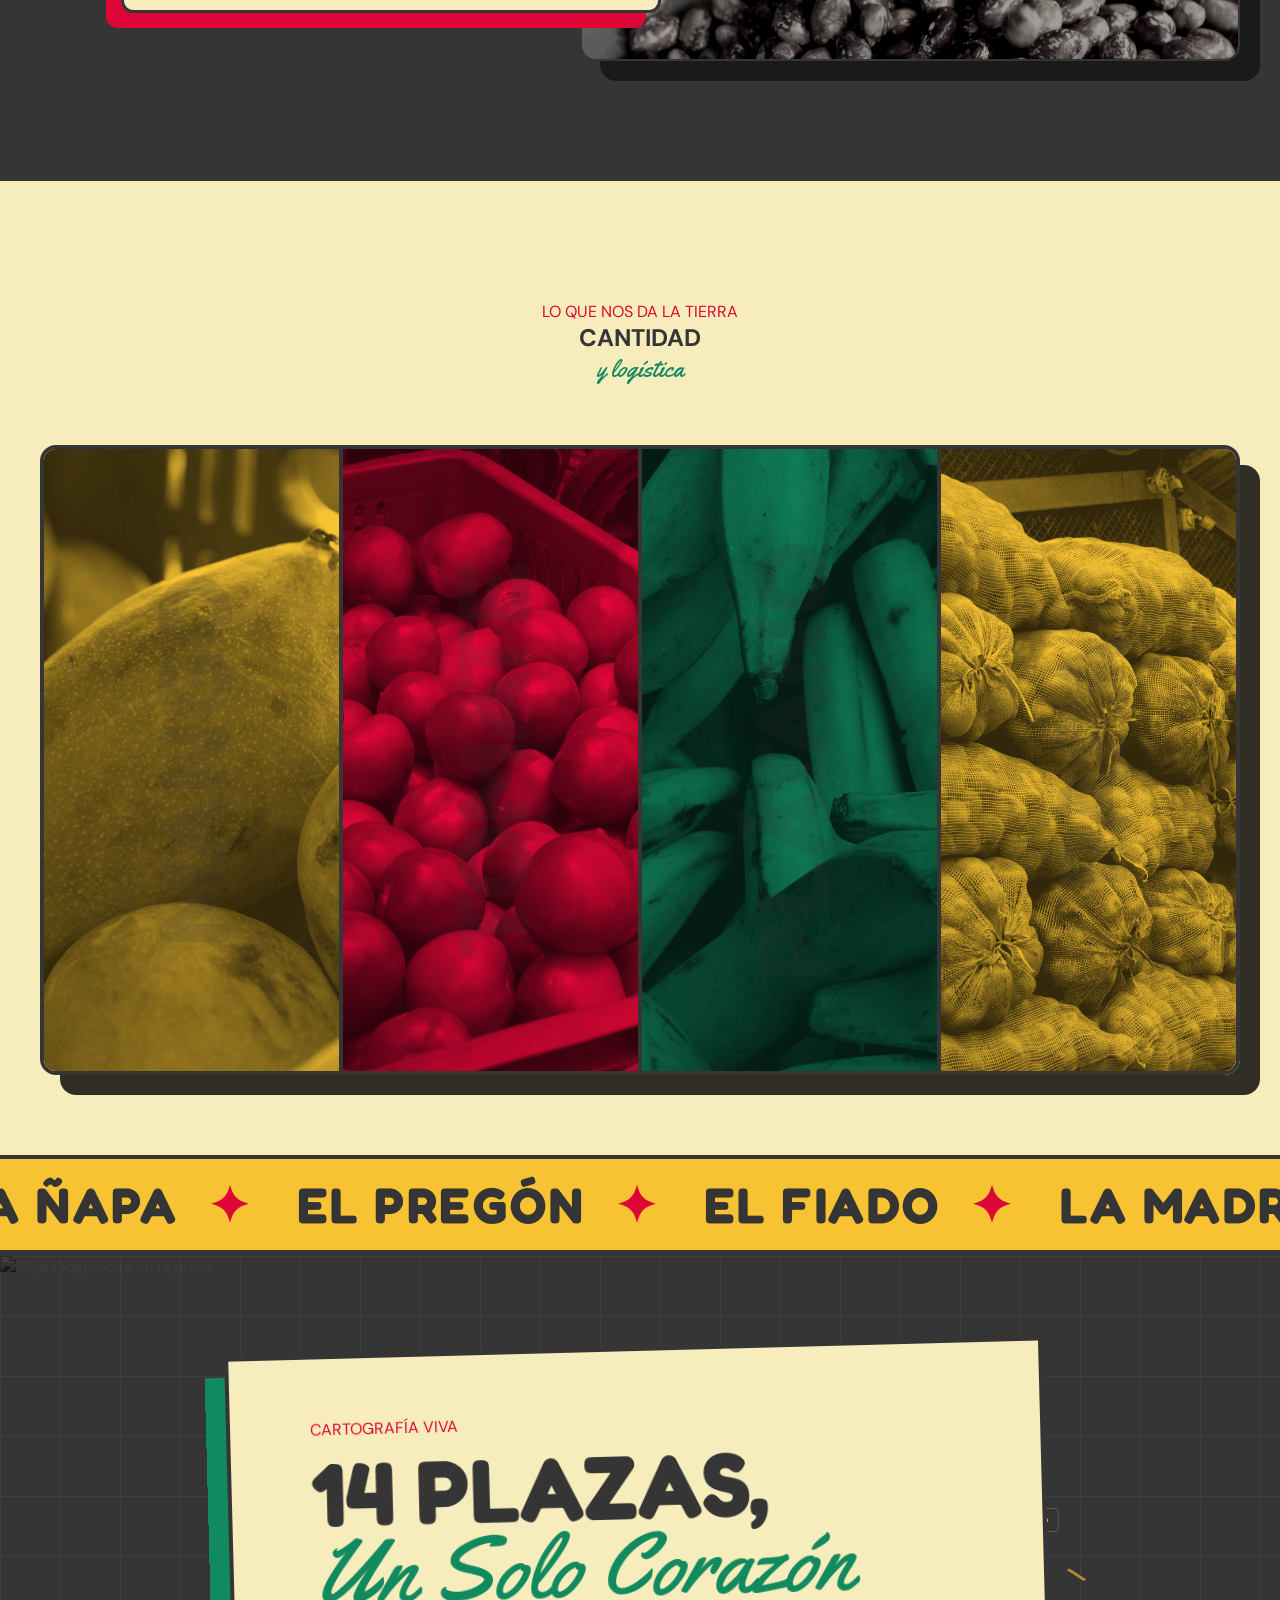
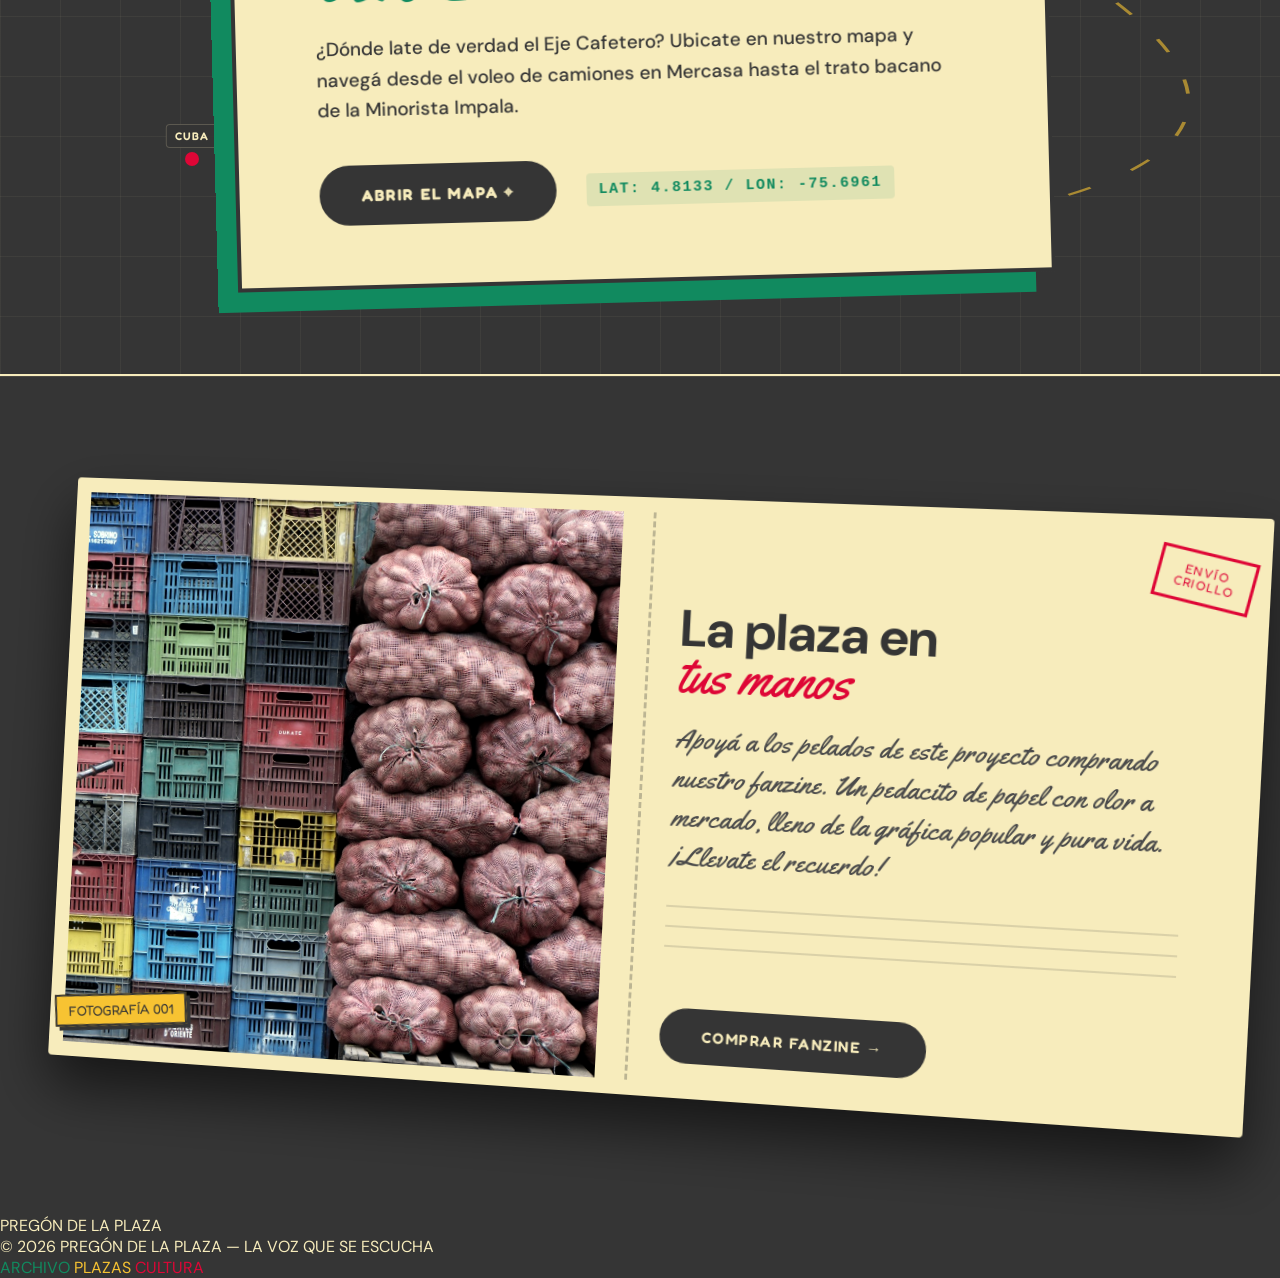
==== commit 38a5833f: "fead: configuración sección recuerdos, html y css" ====
--- a/index.html
+++ b/index.html
@@ -346,15 +346,40 @@
 </section>
 
 <section class="fanzine-teaser gsap-reveal">
-  <div class="fanzine-grid">
-    <div class="fanzine-text">
-      <div class="section-eyebrow accent-green">LLEVATE EL RECUERDO</div>
-      <h2 class="section-headline-xl text-carbon">La plaza en<br><span class="accent-script accent-red">tus manos</span></h2>
-      <p class="fanzine-body">Apoyá a los pelados de este proyecto comprando nuestro fanzine. Un pedacito de papel con olor a mercado, lleno de la gráfica popular, letras pintadas a mano y pura vida.</p>
-      <a href="recuerdos.html" class="btn-primary mt-4">COMPRAR FANZINE →</a>
-    </div>
-    <div class="fanzine-visual">
-      <img src="IMAGENES/Papas y cajas.JPG" alt="Fotografía documental del fanzine">
+  <div class="postal-card-wrapper">
+    <div class="postal-card">
+      
+      <!-- Mitad Izquierda: La foto (El recuerdo visual) -->
+      <div class="postal-left">
+        <img src="imagenes/Papa y canasta (Grande).JPG" alt="Fotografía documental del fanzine" class="postal-img">
+        <div class="postal-tag">FOTOGRAFÍA 001</div>
+      </div>
+      
+      <!-- Mitad Derecha: El mensaje y el envío -->
+      <div class="postal-right">
+        <!-- Los sellos de correo -->
+        <div class="postal-stamps">
+          <div class="stamp-circle"></div>
+          <div class="stamp-square">ENVÍO<br>CRIOLLO</div>
+        </div>
+        
+        <!-- El mensaje (escrito a mano) -->
+        <div class="postal-message">
+          <h2 class="section-headline-xl text-carbon">La plaza en<br><span class="accent-script accent-red">tus manos</span></h2>
+          <p class="fanzine-handwriting">
+            Apoyá a los pelados de este proyecto comprando nuestro fanzine. Un pedacito de papel con olor a mercado, lleno de la gráfica popular y pura vida. ¡Llevate el recuerdo!
+          </p>
+        </div>
+        
+        <!-- Líneas de dirección y botón -->
+        <div class="postal-footer">
+          <div class="postal-lines">
+            <span></span><span></span><span></span>
+          </div>
+          <a href="recuerdos.html" class="btn-primary btn-carbon-hover">COMPRAR FANZINE →</a>
+        </div>
+      </div>
+
     </div>
   </div>
 </section>
--- a/style.css
+++ b/style.css
@@ -1502,4 +1502,178 @@
     transform: translateY(-5px);
     box-shadow: -15px 15px 0px var(--yellow);
   }
+}
+
+/* ============================================
+   SECCIÓN FANZINE (LA POSTAL BRUTALISTA)
+   ============================================ */
+
+.fanzine-teaser {
+  background: var(--carbon); /* Fondo oscuro para que la postal resalte muchísimo */
+  padding: 120px 40px;
+  display: flex;
+  justify-content: center;
+  align-items: center;
+  overflow: hidden;
+  border-top: 1px solid rgba(var(--rgb-bone), 0.1);
+}
+
+.postal-card-wrapper {
+  perspective: 1500px;
+  max-width: 1200px;
+  width: 100%;
+}
+
+/* La tarjeta física de la postal */
+.postal-card {
+  background: var(--bone);
+  display: flex;
+  border: 15px solid var(--bone); /* Marco blanco como las fotos viejas */
+  border-radius: 4px;
+  /* Sombra gigante de tarjeta apoyada en la mesa */
+  box-shadow: 0 30px 60px rgba(0,0,0,0.6);
+  transform: rotateZ(3deg) rotateY(-5deg); /* Tirada de forma casual */
+  transform-style: preserve-3d;
+  transition: transform 0.6s cubic-bezier(0.25, 1, 0.5, 1), box-shadow 0.6s ease;
+  cursor: crosshair;
+}
+
+/* Interacción: al pasar el mouse, la postal se "levanta" para que la leas */
+.postal-card-wrapper:hover .postal-card {
+  transform: rotateZ(0deg) rotateY(0deg) scale(1.02);
+  box-shadow: 0 50px 100px rgba(0,0,0,0.9);
+}
+
+/* --- Mitad Izquierda (Foto) --- */
+.postal-left {
+  flex: 1;
+  position: relative;
+  /* La línea del medio de la postal */
+  border-right: 3px dashed rgba(var(--rgb-carbon), 0.3); 
+  padding-right: 30px;
+}
+
+.postal-img {
+  width: 100%;
+  height: 100%;
+  object-fit: cover;
+  min-height: 450px;
+  filter: sepia(30%) contrast(1.1); /* Toque nostálgico/antiguo */
+  transition: filter 0.5s ease;
+}
+
+.postal-card-wrapper:hover .postal-img {
+  filter: sepia(0%) contrast(1.1); /* Recupera el color original al leerla */
+}
+
+.postal-tag {
+  position: absolute;
+  bottom: 20px;
+  left: -10px;
+  background: var(--yellow);
+  color: var(--carbon);
+  font-family: var(--font-disp);
+  font-size: 14px;
+  padding: 6px 12px;
+  transform: rotate(-5deg);
+  border: 2px solid var(--carbon);
+  box-shadow: 4px 4px 0px var(--carbon);
+}
+
+/* --- Mitad Derecha (Texto y Mensaje) --- */
+.postal-right {
+  flex: 1;
+  padding: 20px 0 20px 30px;
+  display: flex;
+  flex-direction: column;
+  justify-content: space-between;
+}
+
+.postal-stamps {
+  display: flex;
+  justify-content: flex-end;
+  gap: 15px;
+  margin-bottom: 20px;
+}
+
+/* El sello postal falso */
+.stamp-square {
+  border: 3px solid var(--red);
+  color: var(--red);
+  font-family: var(--font-disp);
+  font-size: 12px;
+  text-align: center;
+  padding: 10px 15px;
+  line-height: 1.1;
+  transform: rotate(12deg);
+  letter-spacing: 0.1em;
+}
+
+.postal-message .section-headline-xl {
+  font-size: clamp(40px, 4vw, 60px);
+  line-height: 0.9;
+  margin-bottom: 20px;
+}
+
+/* ¡El mensaje con letra a mano! */
+.fanzine-handwriting {
+  font-family: var(--font-script);
+  font-size: 28px;
+  line-height: 1.4;
+  color: var(--carbon-light);
+  margin-bottom: 30px;
+  padding-right: 20px;
+}
+
+.postal-footer {
+  display: flex;
+  flex-direction: column;
+  gap: 30px;
+}
+
+/* Las líneas donde se escribiría la dirección */
+.postal-lines {
+  display: flex;
+  flex-direction: column;
+  gap: 18px;
+  width: 90%;
+}
+
+.postal-lines span {
+  display: block;
+  height: 2px;
+  background: rgba(var(--rgb-carbon), 0.15);
+  width: 100%;
+}
+
+/* Adaptación del botón */
+.btn-carbon-hover {
+  background-color: var(--carbon) !important;
+  color: var(--bone) !important;
+  border: 2px solid var(--carbon);
+  align-self: flex-start;
+}
+.btn-carbon-hover:hover {
+  background-color: var(--green) !important; /* Estalla en verde plaza */
+  border-color: var(--green);
+}
+
+/* --- RESPONSIVE --- */
+@media (max-width: 960px) {
+  .postal-card {
+    flex-direction: column;
+    transform: none; /* En celular la mostramos recta */
+  }
+  .postal-card-wrapper:hover .postal-card {
+    transform: none;
+  }
+  .postal-left {
+    border-right: none;
+    border-bottom: 3px dashed rgba(var(--rgb-carbon), 0.3);
+    padding-right: 0;
+    padding-bottom: 30px;
+  }
+  .postal-right {
+    padding: 30px 0 0 0;
+  }
 }
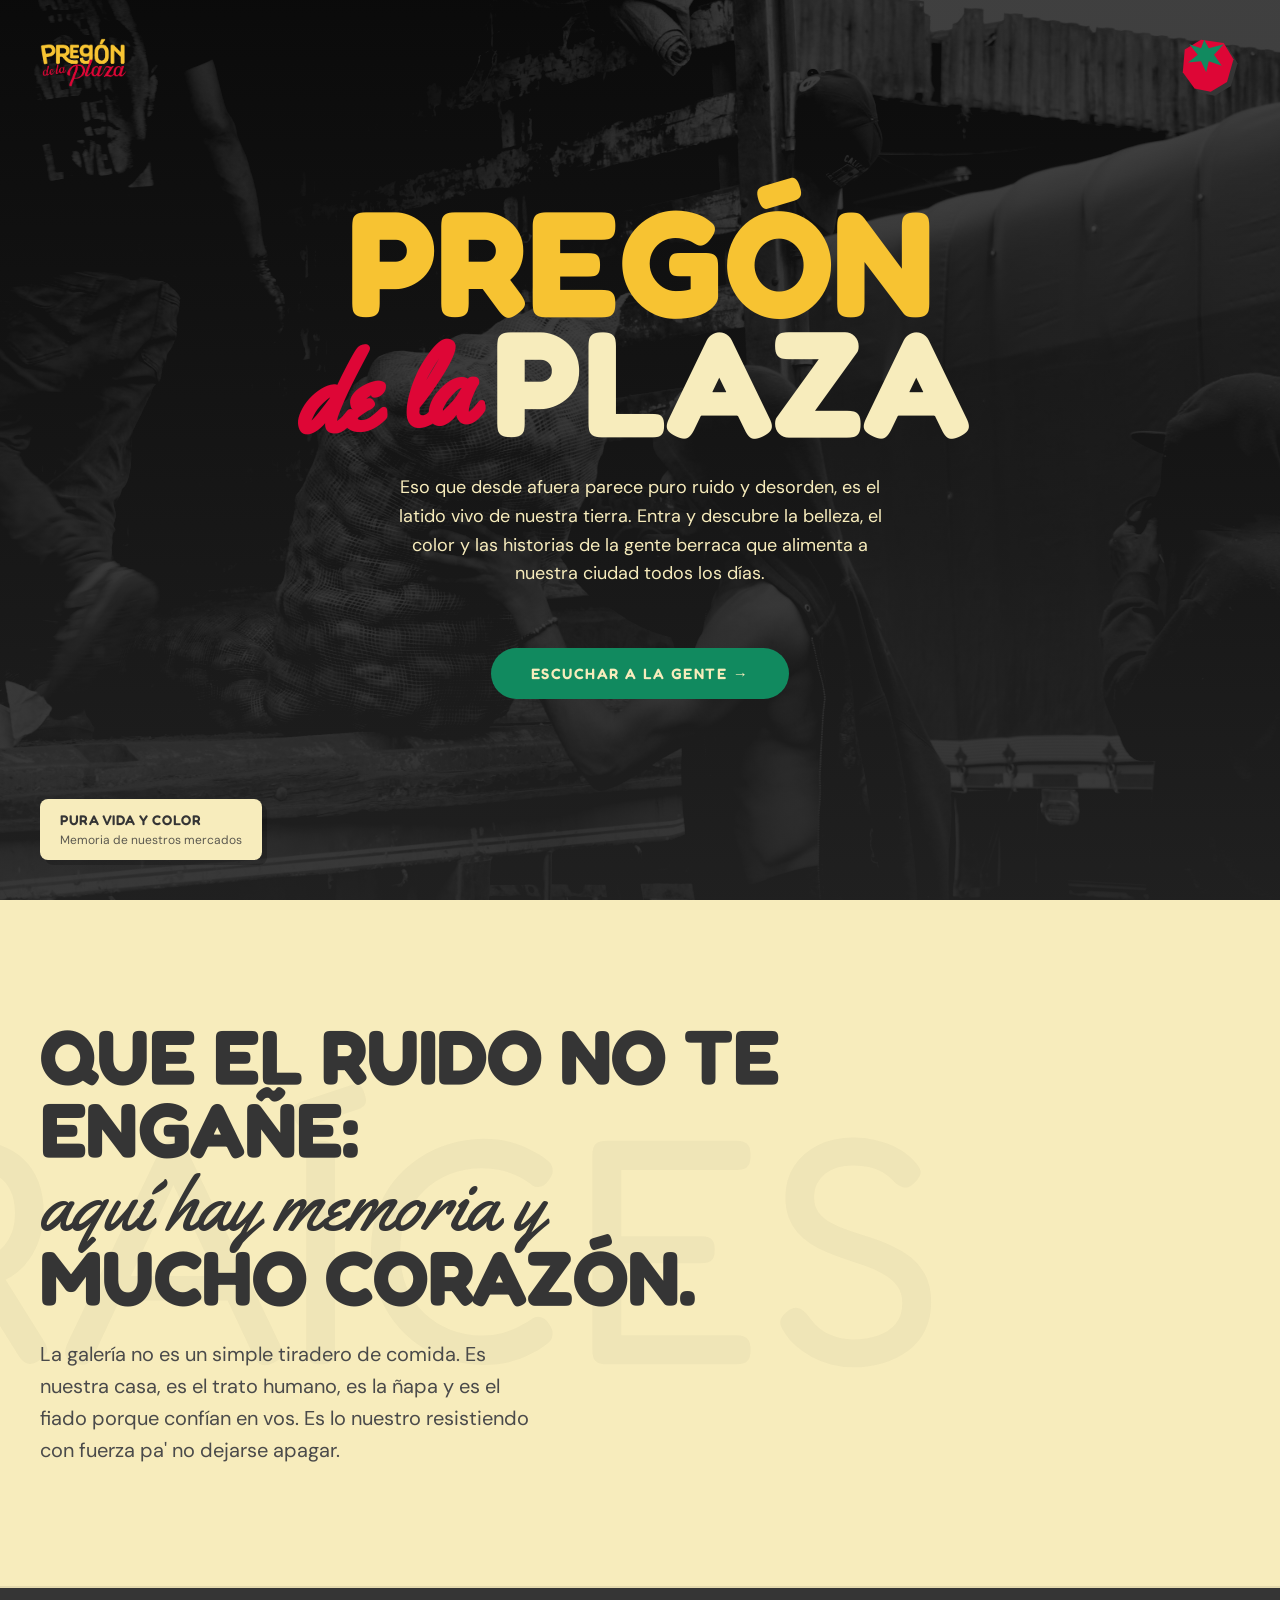
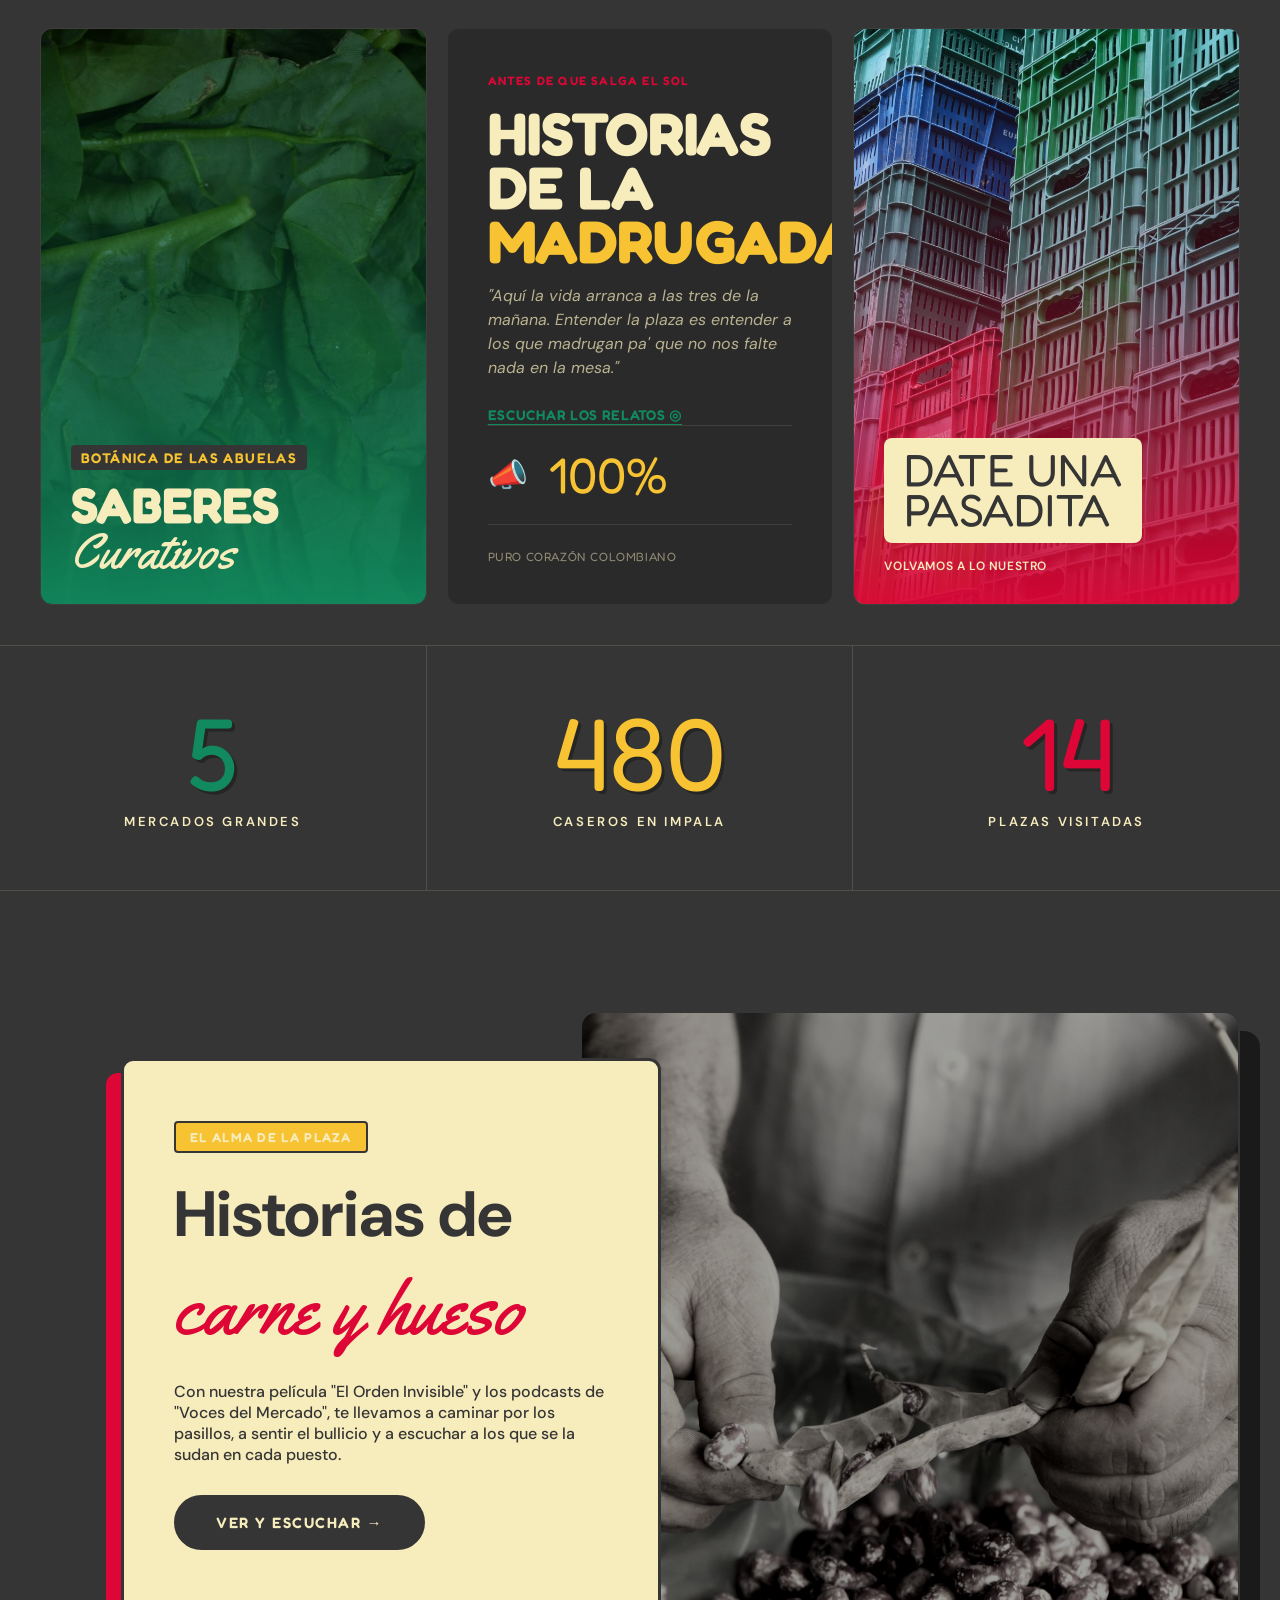
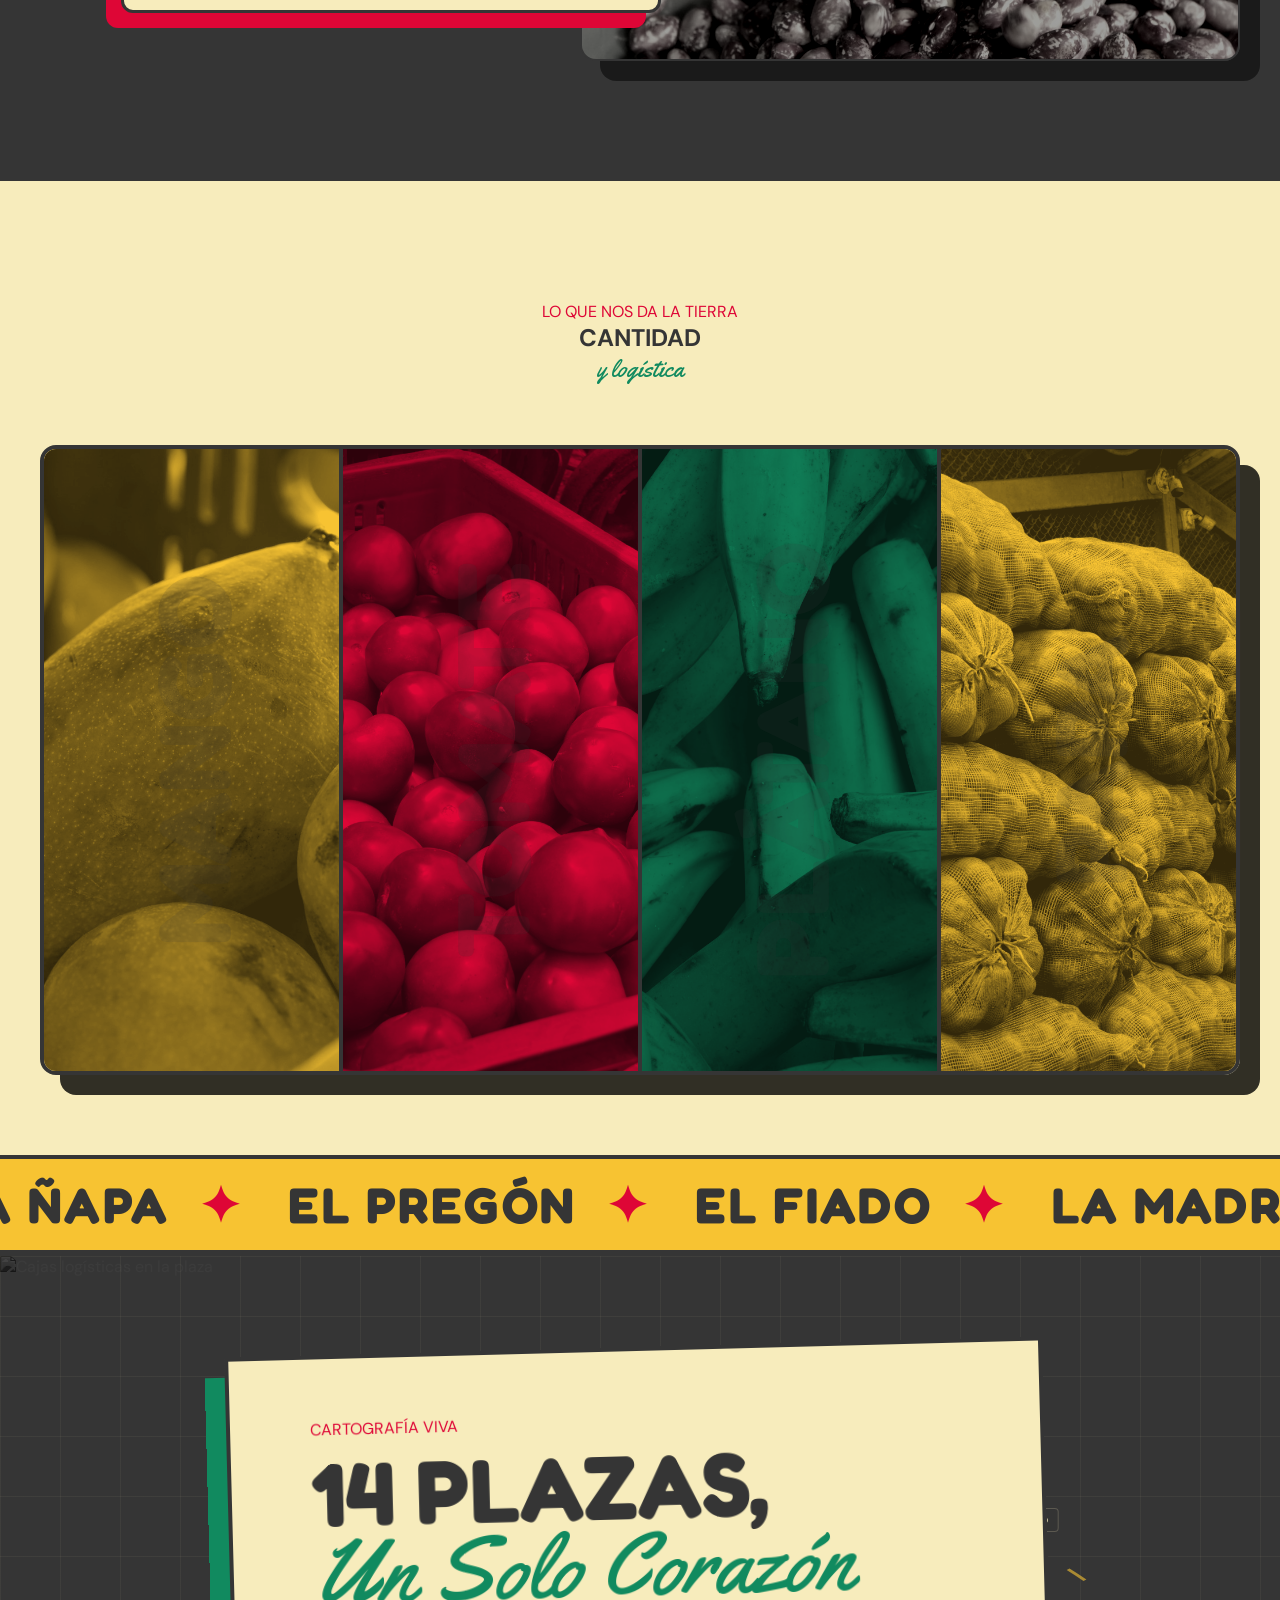
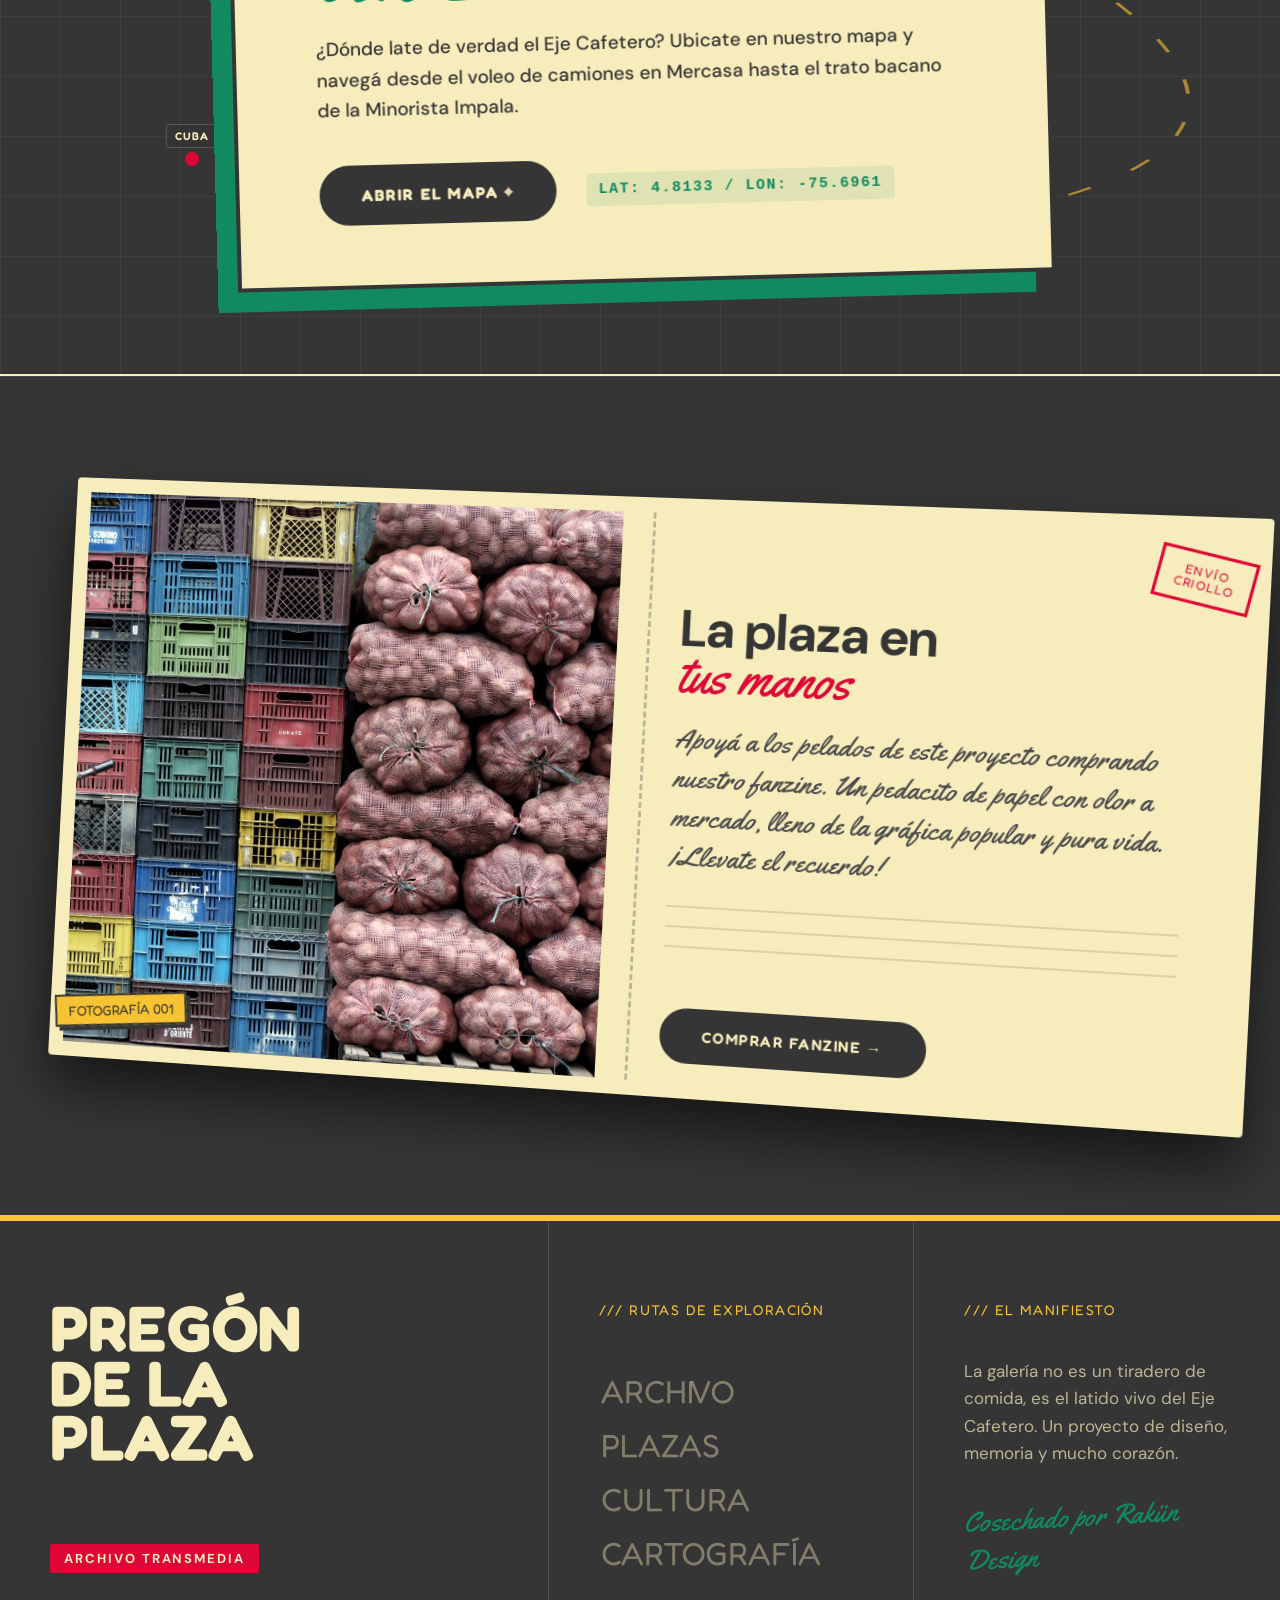
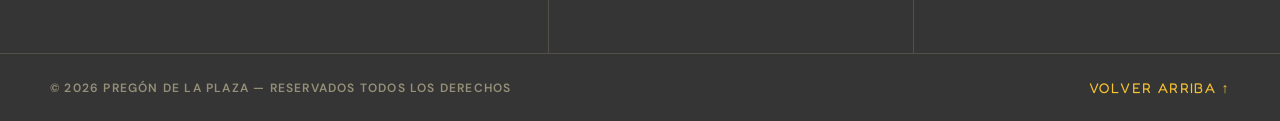
==== commit 794a7de5: "Configuración footer, html y css" ====
--- a/index.html
+++ b/index.html
@@ -384,17 +384,44 @@
   </div>
 </section>
 
-<footer class="footer">
-  <div class="footer-top">
-    <div class="footer-brand">PREGÓN DE LA PLAZA</div>
-    <div class="footer-tagline">© 2026 PREGÓN DE LA PLAZA — LA VOZ QUE SE ESCUCHA</div>
-  </div>
-  <div class="footer-bar">
-    <div class="footer-nav">
-      <a href="index.html" class="accent-green">ARCHIVO</a>
-      <a href="plazas.html" class="accent-yellow">PLAZAS</a>
-      <a href="narrativas.html" class="accent-red">CULTURA</a>
-    </div>
+<footer class="footer-terminal">
+  <div class="footer-grid">
+    
+    <!-- Cuadrante 1: Branding y Sello -->
+    <div class="footer-cell brand-cell">
+      <h2 class="terminal-title">PREGÓN<br>DE LA<br>PLAZA</h2>
+      <div class="terminal-badge">ARCHIVO TRANSMEDIA</div>
+    </div>
+    
+    <!-- Cuadrante 2: Directorio de Navegación -->
+    <div class="footer-cell nav-cell">
+      <span class="cell-label">/// RUTAS DE EXPLORACIÓN</span>
+      <ul class="terminal-links">
+        <li><a href="index.html">ARCHIVO</a></li>
+        <li><a href="plazas.html">PLAZAS</a></li>
+        <li><a href="narrativas.html">CULTURA</a></li>
+        <li><a href="mapa.html">CARTOGRAFÍA</a></li>
+      </ul>
+    </div>
+    
+    <!-- Cuadrante 3: Info y Firma -->
+    <div class="footer-cell info-cell">
+      <span class="cell-label">/// EL MANIFIESTO</span>
+      <p class="creator-text">
+        La galería no es un tiradero de comida, es el latido vivo del Eje Cafetero. Un proyecto de diseño, memoria y mucho corazón.
+      </p>
+      <!-- El guiño a los creadores -->
+      <div class="rakun-stamp">Cosechado por Rakün Design</div>
+    </div>
+    
+  </div>
+
+  <!-- Barra inferior de cierre -->
+  <div class="footer-bottom-bar">
+    <span>© 2026 PREGÓN DE LA PLAZA — RESERVADOS TODOS LOS DERECHOS</span>
+    <button class="btn-top-terminal" onclick="window.scrollTo({top: 0, behavior: 'smooth'})">
+      VOLVER ARRIBA ↑
+    </button>
   </div>
 </footer>
 
--- a/style.css
+++ b/style.css
@@ -1676,4 +1676,169 @@
   .postal-right {
     padding: 30px 0 0 0;
   }
+}
+
+/* ============================================
+   SECCIÓN FOOTER (ÍNDICE DE ARCHIVO BRUTALISTA)
+   ============================================ */
+
+.footer-terminal {
+  background-color: var(--carbon);
+  color: var(--bone);
+  /* Franja superior de atención estilo mercado/peligro */
+  border-top: 6px solid var(--yellow); 
+  padding: 0;
+  display: flex;
+  flex-direction: column;
+}
+
+.footer-grid {
+  display: grid;
+  /* El primer cuadrante (logo) es más ancho que los otros dos */
+  grid-template-columns: 1.5fr 1fr 1fr;
+}
+
+/* La magia de la retícula: Líneas visibles separando todo */
+.footer-cell {
+  padding: 80px 50px;
+  border-right: 1px solid rgba(var(--rgb-bone), 0.15);
+  border-bottom: 1px solid rgba(var(--rgb-bone), 0.15);
+  display: flex;
+  flex-direction: column;
+  justify-content: space-between;
+}
+
+.footer-cell:last-child {
+  border-right: none;
+}
+
+/* --- Cuadrante 1: Título --- */
+.terminal-title {
+  font-family: var(--font-disp);
+  font-size: clamp(45px, 5vw, 80px);
+  line-height: 0.85;
+  color: var(--bone);
+  margin-bottom: 30px;
+  text-transform: uppercase;
+}
+
+.terminal-badge {
+  align-self: flex-start;
+  background: var(--red);
+  color: var(--bone);
+  padding: 6px 14px;
+  font-family: var(--font-body);
+  font-weight: 700;
+  font-size: 13px;
+  letter-spacing: 0.15em;
+  border-radius: 2px;
+}
+
+/* --- Cuadrantes 2 y 3: Etiquetas y Textos --- */
+.cell-label {
+  display: block;
+  font-family: var(--font-disp);
+  color: var(--yellow);
+  font-size: 14px;
+  margin-bottom: 40px;
+  letter-spacing: 0.1em;
+}
+
+.creator-text {
+  font-family: var(--font-body);
+  font-size: 17px;
+  line-height: 1.6;
+  color: rgba(var(--rgb-bone), 0.7);
+  margin-bottom: 30px;
+}
+
+.rakun-stamp {
+  font-family: var(--font-script);
+  font-size: 28px;
+  color: var(--green);
+  transform: rotate(-3deg);
+  display: inline-block;
+}
+
+/* --- Links de Navegación con Interacción --- */
+.terminal-links {
+  list-style: none;
+  display: flex;
+  flex-direction: column;
+  gap: 15px;
+}
+
+.terminal-links a {
+  font-family: var(--font-disp);
+  font-size: 32px;
+  color: rgba(var(--rgb-bone), 0.4);
+  text-transform: uppercase;
+  transition: all 0.3s cubic-bezier(0.25, 1, 0.5, 1);
+  display: flex;
+  align-items: center;
+}
+
+/* La flecha oculta que empuja el texto al hacer hover */
+.terminal-links a::before {
+  content: '→';
+  color: var(--green);
+  font-size: 32px;
+  margin-right: -30px; /* Escondida detrás */
+  opacity: 0;
+  transition: all 0.3s cubic-bezier(0.25, 1, 0.5, 1);
+}
+
+.terminal-links a:hover {
+  color: var(--bone);
+  padding-left: 10px; /* Empuja el texto a la derecha */
+}
+
+.terminal-links a:hover::before {
+  margin-right: 15px; /* La flecha se desliza hacia afuera */
+  opacity: 1;
+}
+
+/* --- Barra Inferior --- */
+.footer-bottom-bar {
+  display: flex;
+  justify-content: space-between;
+  align-items: center;
+  padding: 25px 50px;
+  font-family: var(--font-body);
+  font-size: 12px;
+  font-weight: 600;
+  color: rgba(var(--rgb-bone), 0.5);
+  letter-spacing: 0.1em;
+}
+
+.btn-top-terminal {
+  font-family: var(--font-disp);
+  font-size: 14px;
+  color: var(--yellow);
+  letter-spacing: 0.1em;
+  transition: color 0.3s;
+}
+
+.btn-top-terminal:hover {
+  color: var(--bone);
+}
+
+/* --- RESPONSIVE FOOTER --- */
+@media (max-width: 960px) {
+  .footer-grid {
+    grid-template-columns: 1fr; /* Todo en una columna vertical */
+  }
+  .footer-cell {
+    padding: 50px 30px;
+    border-right: none; /* Quitamos bordes laterales */
+  }
+  .terminal-title {
+    font-size: 60px;
+  }
+  .footer-bottom-bar {
+    flex-direction: column-reverse;
+    gap: 20px;
+    text-align: center;
+    padding: 30px;
+  }
 }
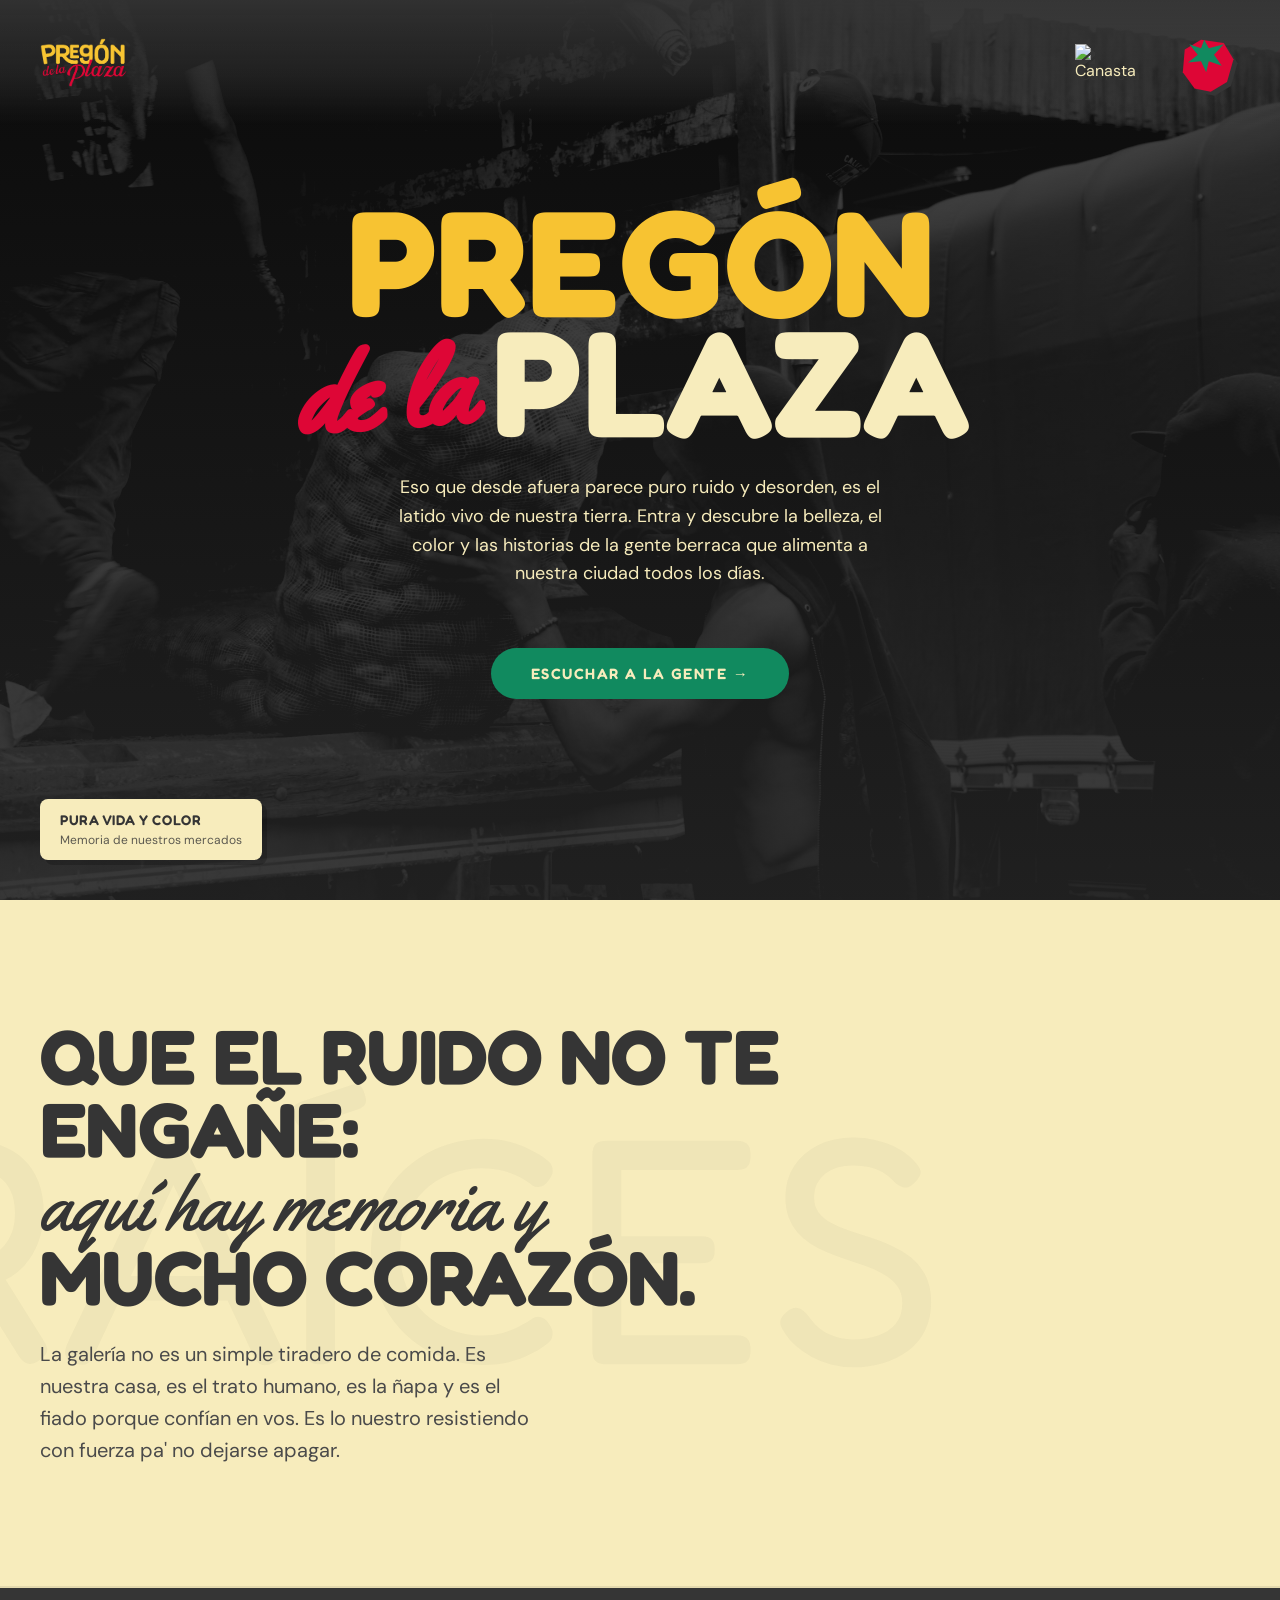
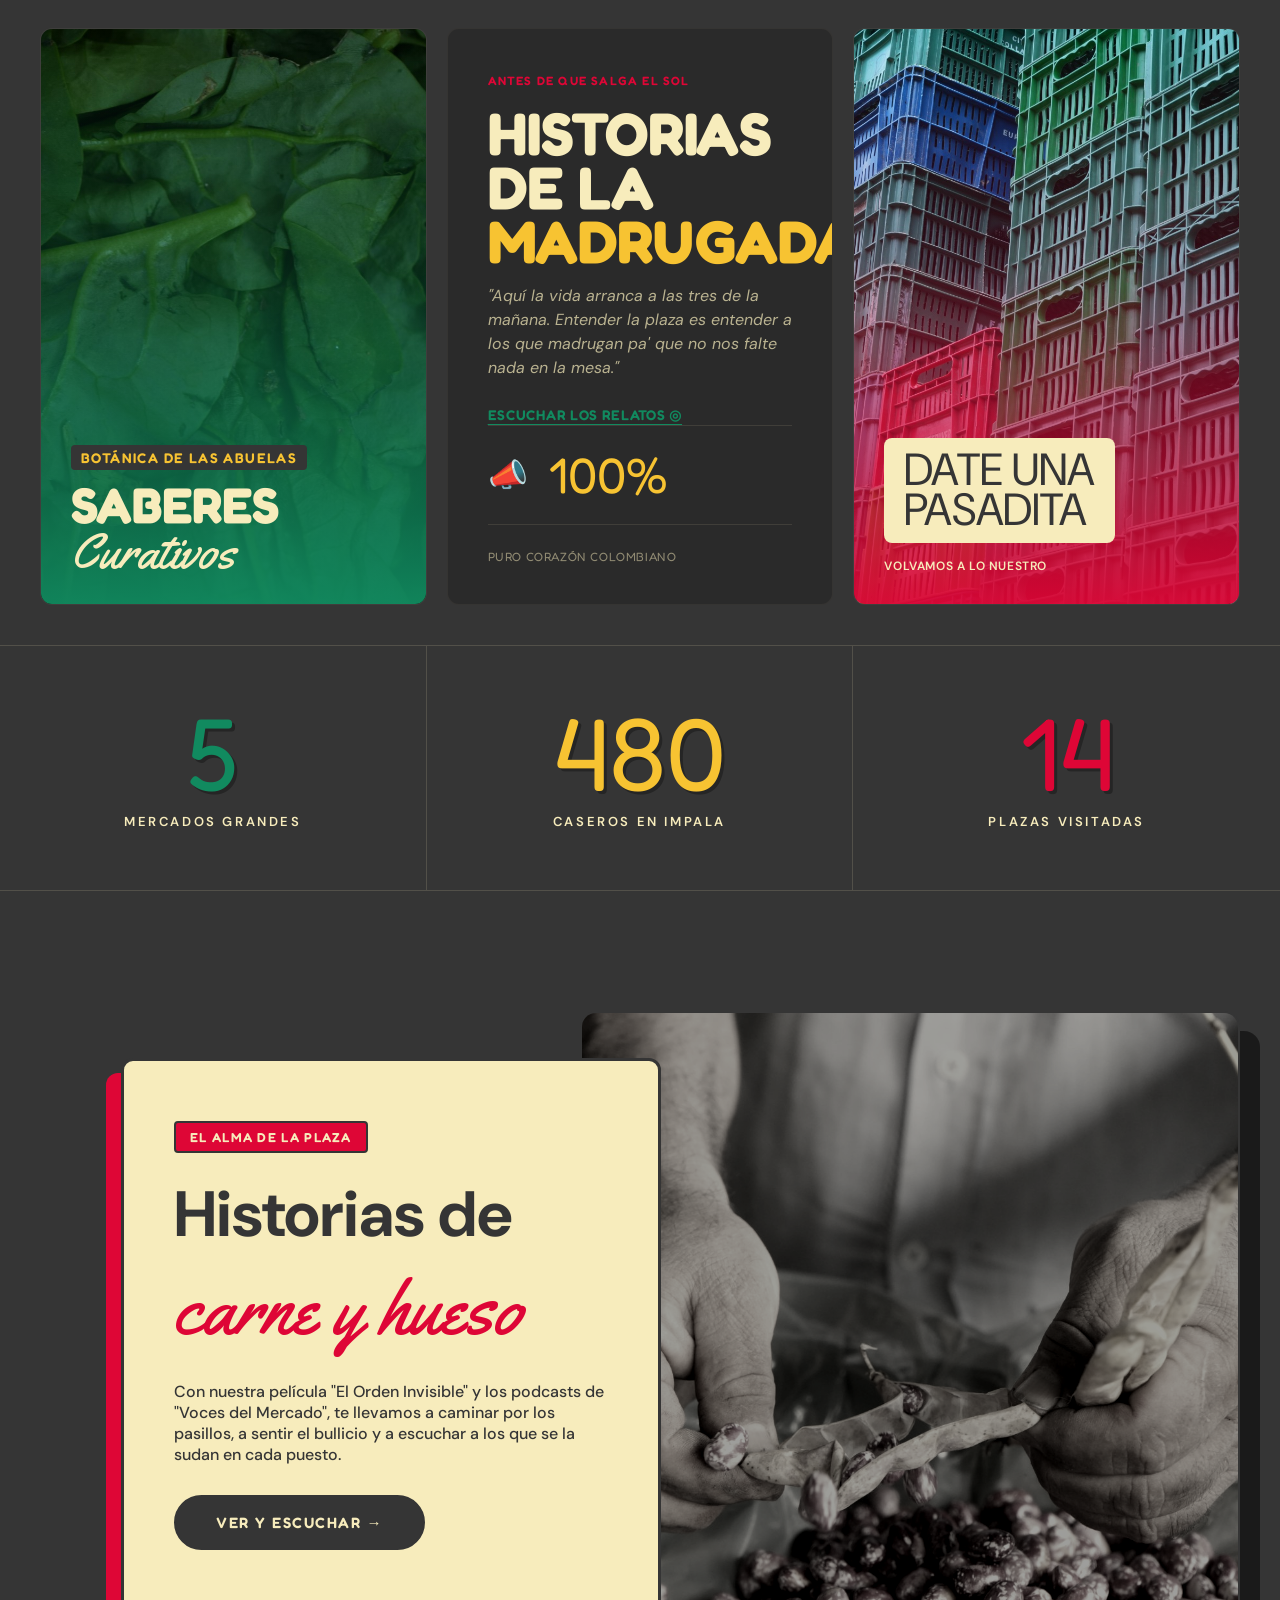
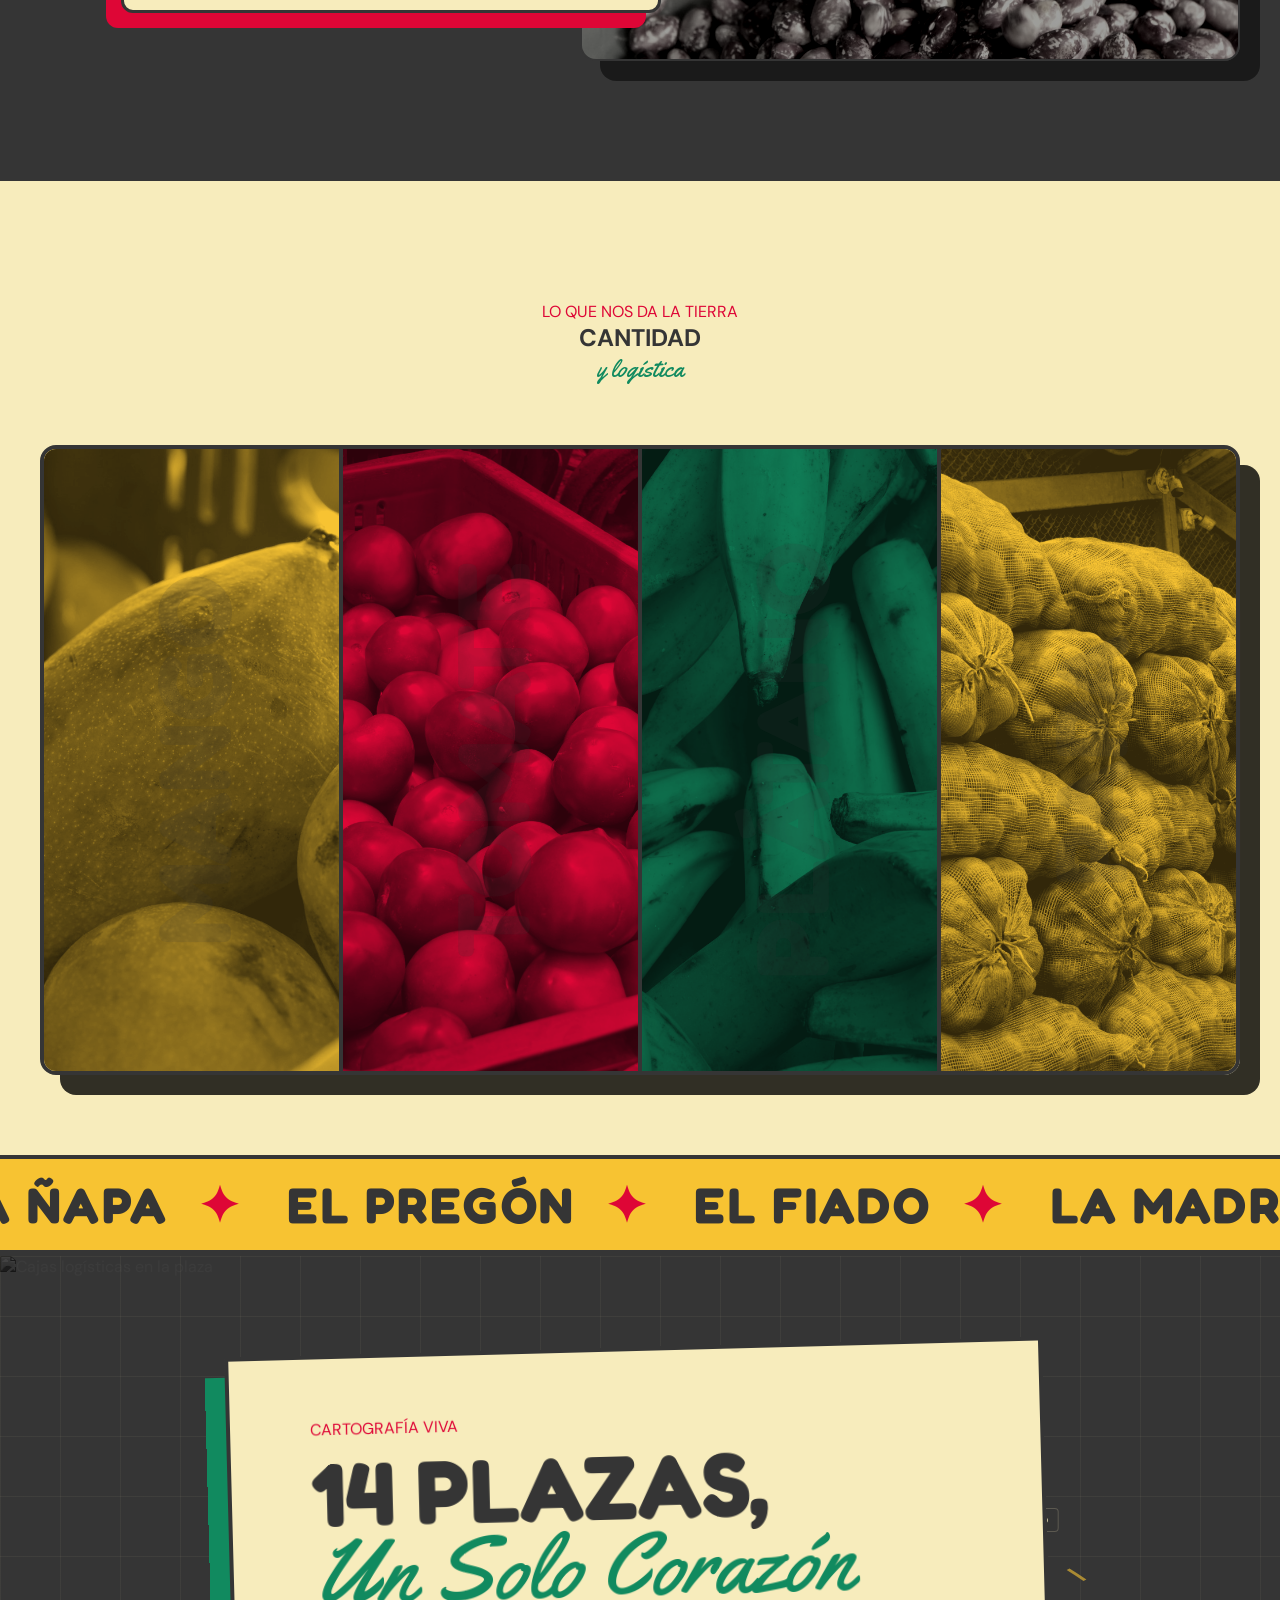
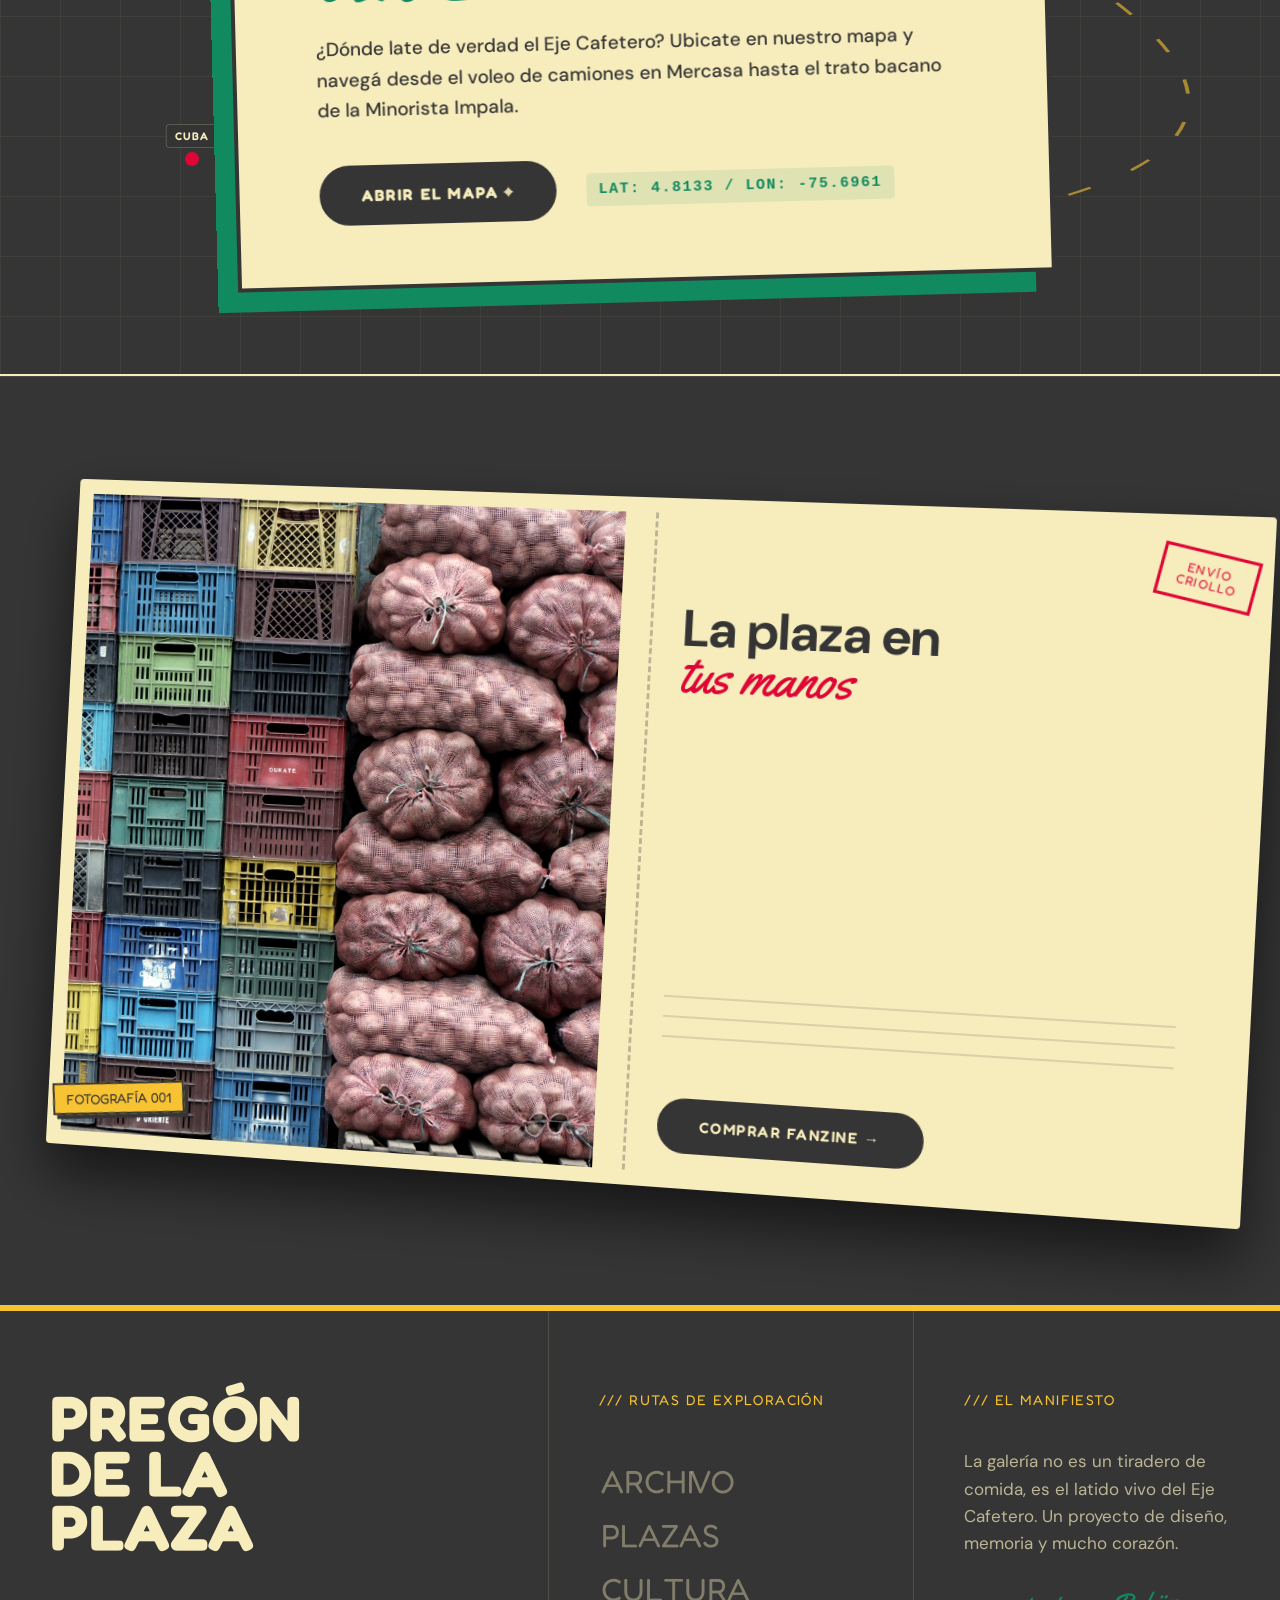
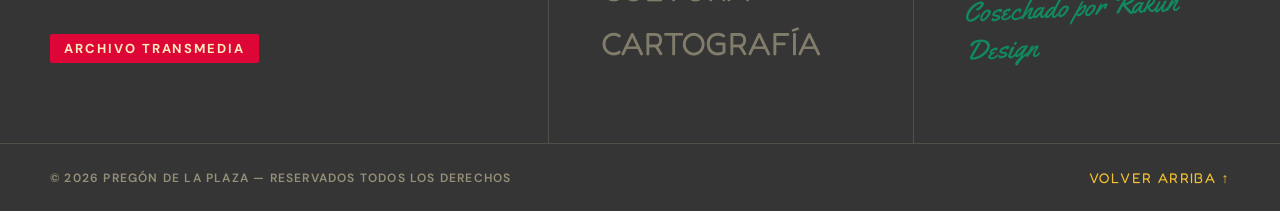
==== commit 14b7868d: "Muchas cosas otra vez" ====
--- a/index.html
+++ b/index.html
@@ -16,17 +16,23 @@
     <img src="imagenes/logo (Grande).png" alt="Logo Pregón de la Plaza" class="nav-logo">
   </a>
   
-  <!-- Reemplaza el botón anterior por este -->
-<button class="fruit-trigger" id="menuTrigger" aria-label="Abrir menú">
-    <!-- SVG Geométrico del Tomate dibujado con código -->
+  <div class="nav-actions">
+  
+  <a href="galeria.html" class="btn-muro-nav" aria-label="Ir al muro colectivo">
+    <img src="IMAGENES/canasta-icono.png" alt="Canasta" class="icono-canasta">
+  </a>
+  
+  <button class="fruit-trigger" id="menuTrigger" aria-label="Abrir menú">
     <svg viewBox="0 0 100 100" width="65" height="65" xmlns="http://www.w3.org/2000/svg" class="fruit-icon">
-        <!-- Cuerpo del tomate (Polígono irregular estilo cartelismo) -->
         <polygon points="30,90 12,65 15,30 40,15 75,20 90,45 80,80 55,95" fill="#de0636" />
-        <!-- Tallo verde (Estrella irregular) -->
         <polygon points="45,15 52,28 75,22 60,38 72,55 52,48 48,65 40,48 20,50 35,38 22,22 40,28" fill="#118a5f" />
     </svg>
-</button>
+  </button>
+  
+</div>
 </header>
+
+
 
 <div class="menu-overlay" id="menuOverlay">
   <div class="menu-content">
--- a/style.css
+++ b/style.css
@@ -1,6 +1,68 @@
 /* ===============================
    IDENTIDAD VISUAL & TOKENS
    =============================== */
+/* ===============================
+   0. INSTALACIÓN DE FUENTES LOCALES
+   =============================== */
+@font-face {
+  font-family: 'Flegri';
+  src: url('fonts/Flegri.ttf') format('truetype');
+  font-weight: normal;
+  font-style: normal;
+  font-display: swap;
+}
+
+@font-face {
+  font-family: 'Grota Rounded';
+  src: url('fonts/GrotaRounded.ttf') format('truetype');
+  font-weight: normal;
+  font-style: normal;
+  font-display: swap;
+}
+
+@font-face {
+  font-family: 'Pangram Sans';
+  src: url('fonts/PangramSans.ttf') format('truetype');
+  font-weight: normal;
+  font-style: normal;
+  font-display: swap;
+}
+
+/* ===============================
+   IDENTIDAD VISUAL & TOKENS
+   =============================== */
+:root {
+  /* --- 1. COLORES OFICIALES (HEX) --- */
+  --carbon: #353535;      
+  --bone:   #f7ecbc;      
+  --green:  #118a5f;      
+  --yellow: #f7c332;      
+  --red:    #de0636;      
+
+  /* --- 2. COLORES (RGB) PARA MANEJO DE OPACIDADES --- */
+  --rgb-carbon: 53, 53, 53;
+  --rgb-bone:   247, 236, 188;
+  --rgb-green:  17, 138, 95;
+  --rgb-yellow: 247, 195, 50;
+  --rgb-red:    222, 6, 54;
+
+  /* --- 3. VARIANTES DERIVADAS --- */
+  --carbon-light: #4a4a4a;
+  --green-dark:   #0d6b49;
+  --yellow-light: #f9d05a;
+  --red-dark:     #b5052c;
+
+  /* --- 4. TIPOGRAFÍAS DEL SISTEMA (ACTUALIZADAS) --- */
+  /* Flegri y Grota Rounded para los títulos y elementos de gran peso */
+  --font-disp: 'Flegri', 'Grota Rounded', 'Fredoka', sans-serif; 
+  
+  /* Pangram Sans para textos de lectura y complementos neutros */
+  --font-body: 'Pangram Sans', 'DM Sans', sans-serif; 
+  
+  /* Tipografía de acento (manual) */
+  --font-script: 'Yellowtail', cursive; 
+}
+
 
 :root {
   /* --- 1. COLORES OFICIALES (HEX) --- */
@@ -81,6 +143,35 @@
   font-family: inherit;
 }
 
+/* ============================================
+   CURSORES PERSONALIZADOS (FRUTAS)
+   ============================================ */
+
+/* 1. Cursor por defecto en toda la página (El Banano) */
+body {
+  cursor: url('IMAGENES/banano-cursor.png') 2 2, auto;
+}
+
+/* 2. Cursor interactivo para enlaces y botones (La Piña) */
+a, button, .menu-item, .fanzine-wrapper, .abundancia-card {
+  /* Ponemos "pointer" al final por si la imagen falla, el navegador use la manito normal */
+  cursor: url('IMAGENES/pina-cursor.png') 16 16, pointer !important;
+}
+
+/* 3. Cursor alternativo para textos o elementos específicos (El Limón) */
+p, h1, h2, h3, .texto-informativo {
+  /* Opcional: Si quieres que el texto cambie al limón cuando lo vayas a leer */
+  cursor: url('IMAGENES/limon-cursor.png') 16 16, text;
+}
+/* 4. Cursor de cruz/exploración (La Fresa) */
+.abundancia-card, 
+.narrativas-visual, 
+.postal-card,
+.fresa-cursor {
+  /* Ponemos el punto de interacción en el centro de la fresa (16 16) */
+  cursor: url('IMAGENES/fresa-cursor.png') 16 16, crosshair !important;
+}
+
 /* =============================
    CLASES DE UTILIDAD GLOBALES
    ============================= */
@@ -133,6 +224,14 @@
   align-items: center;
   z-index: 1000; 
   pointer-events: none; /* Deja clickear lo que hay detrás si no es un link */
+  
+  /* EL NUEVO ESCUDO PROTECTOR (Degradado) */
+  background: linear-gradient(
+    to bottom, 
+    rgba(var(--rgb-carbon), 0.9) 0%, 
+    rgba(var(--rgb-carbon), 0.5) 60%, 
+    transparent 100%
+  );
 }
 
 .nav-logo-link, .menu-trigger { 
@@ -761,7 +860,7 @@
    TARJETA ROJA (ÚNETE)
    ================== */
 .unete-tag {
-  font-family: var(--font-disp); 
+  font-family: var(--font-body); 
   font-size: 45px; 
   line-height: 0.9;
   color: var(--carbon); 
@@ -903,6 +1002,9 @@
   border: 2px solid var(--carbon);
   border-radius: 4px;
   margin-bottom: 20px;
+  /* Forzamos los colores aquí para evitar el camuflaje */
+  background-color: var(--red) !important;
+  color: var(--bone) !important;
 }
 
 .bg-yellow { background-color: var(--yellow); }
@@ -1841,4 +1943,1453 @@
     text-align: center;
     padding: 30px;
   }
+}
+
+/* ============================================
+   SECCIÓN PLAZAS (EL MANIFIESTO)
+   ============================================ */
+
+.plazas-hero {
+  position: relative;
+  min-height: 100vh;
+  background-color: var(--carbon);
+  padding: 120px 40px 60px;
+  display: flex;
+  align-items: center;
+  overflow: hidden;
+}
+
+/* Cuadrícula de fondo estilo plano técnico */
+.grid-overlay {
+  position: absolute;
+  inset: 0;
+  background-image: 
+    linear-gradient(rgba(var(--rgb-bone), 0.03) 1px, transparent 1px),
+    linear-gradient(90deg, rgba(var(--rgb-bone), 0.03) 1px, transparent 1px);
+  background-size: 50px 50px;
+  z-index: 1;
+}
+
+.plazas-hero-layout {
+  position: relative;
+  z-index: 5;
+  display: grid;
+  grid-template-columns: 1fr 1.2fr;
+  gap: 60px;
+  width: 100%;
+  max-width: 1500px;
+  margin: 0 auto;
+}
+
+/* --- EL TIQUETE (Izquierda) --- */
+.plazas-manifesto {
+  background: var(--bone);
+  padding: 60px;
+  border: 3px solid var(--carbon);
+  box-shadow: 15px 15px 0px var(--yellow);
+  display: flex;
+  flex-direction: column;
+  justify-content: space-between;
+}
+
+.manifesto-header {
+  display: flex;
+  justify-content: space-between;
+  border-bottom: 2px dashed var(--carbon);
+  padding-bottom: 20px;
+  margin-bottom: 40px;
+  font-family: monospace;
+  font-weight: 700;
+  font-size: 14px;
+  color: var(--carbon-light);
+}
+
+.manifesto-title {
+  font-family: var(--font-disp);
+  font-size: clamp(45px, 6vw, 90px);
+  line-height: 0.85;
+  color: var(--carbon);
+  margin-bottom: 30px;
+  text-transform: uppercase;
+}
+
+.manifesto-body {
+  font-size: 19px;
+  line-height: 1.6;
+  color: var(--carbon-light);
+  margin-bottom: 40px;
+  font-weight: 500;
+}
+
+.manifesto-footer {
+  display: flex;
+  justify-content: space-between;
+  align-items: flex-end;
+  border-top: 2px dashed var(--carbon);
+  padding-top: 30px;
+}
+
+.stamp-approved {
+  border: 3px solid var(--red);
+  color: var(--red);
+  padding: 10px 20px;
+  font-family: var(--font-disp);
+  font-size: 18px;
+  transform: rotate(-10deg);
+  font-weight: 700;
+  letter-spacing: 0.1em;
+}
+
+.scroll-hint {
+  display: flex;
+  align-items: center;
+  gap: 12px; /* Separación perfecta entre flecha y texto */
+  font-family: var(--font-disp);
+  font-size: 14px;
+  letter-spacing: 0.1em;
+  color: var(--bone);
+  margin-top: 30px;
+}
+
+.arrow-down {
+  display: inline-block;
+  font-size: 28px;
+  color: var(--green); /* La flechita en verde plaza */
+  animation: bounceDown 2s infinite;
+}
+
+@keyframes bounceDown {
+  0%, 100% { transform: translateY(0); }
+  50% { transform: translateY(10px); }
+}
+
+/* --- EL VISOR (Derecha) --- */
+.plazas-visor {
+  position: relative;
+  display: flex;
+  align-items: center;
+  justify-content: center;
+}
+
+.visor-frame {
+  position: relative;
+  width: 100%;
+  height: 600px;
+  border: 10px solid var(--bone);
+  box-shadow: 0 40px 80px rgba(0,0,0,0.5);
+  overflow: hidden;
+  /* Aquí entra tu fresita para explorar */
+  cursor: url('IMAGENES/fresa-cursor.png') 16 16, crosshair !important;
+}
+
+.visor-img {
+  width: 100%;
+  height: 100%;
+  object-fit: cover;
+  filter: grayscale(100%) brightness(0.6);
+  transition: all 0.8s cubic-bezier(0.25, 1, 0.5, 1);
+}
+
+.visor-frame:hover .visor-img {
+  filter: grayscale(0%) brightness(0.9);
+  transform: scale(1.05);
+}
+
+/* La línea de escáner parpadeante */
+.visor-scanner {
+  position: absolute;
+  top: 0;
+  left: 0;
+  width: 100%;
+  height: 3px;
+  background: var(--green);
+  box-shadow: 0 0 15px var(--green);
+  z-index: 10;
+  animation: scanMove 4s linear infinite;
+  opacity: 0.6;
+}
+
+@keyframes scanMove {
+  0% { top: 0%; }
+  100% { top: 100%; }
+}
+
+/* Etiquetas que aparecen al hover */
+.metadata-tag {
+  position: absolute;
+  background: var(--carbon);
+  color: var(--bone);
+  padding: 5px 12px;
+  font-family: monospace;
+  font-size: 11px;
+  z-index: 15;
+  opacity: 0;
+  transform: translateY(10px);
+  transition: all 0.4s ease;
+  pointer-events: none;
+}
+
+.t-1 { top: 20%; left: 30%; }
+.t-2 { top: 50%; right: 20%; }
+.t-3 { bottom: 30%; left: 15%; }
+
+.visor-frame:hover .metadata-tag {
+  opacity: 1;
+  transform: translateY(0);
+}
+
+/* Responsive */
+@media (max-width: 1024px) {
+  .plazas-hero-layout { grid-template-columns: 1fr; }
+  .plazas-visor { height: 400px; }
+  .plazas-manifesto { padding: 40px; }
+}
+
+/* ============================================
+   SECCIÓN MAPA INTERACTIVO (LEAFLET)
+   ============================================ */
+.mapa-fullscreen {
+  position: relative;
+  height: 100vh; /* Ocupa TODA la pantalla de borde a borde */
+  width: 100vw;
+  overflow: hidden;
+  background: var(--carbon);
+  /* Ya no le ponemos padding-top, dejamos que el mapa suba hasta arriba */
+}
+
+.mapa-contenedor {
+  position: absolute;
+  inset: 0;
+  z-index: 1; /* El mapa va al fondo */
+}
+
+/* --- EL PANEL FLOTANTE DE UI --- */
+.map-ui-panel {
+  position: absolute;
+  top: 140px; /* Lo bajamos lo suficiente para que no choque con tu logo/menú */
+  left: 40px; /* Pegado a la izquierda */
+  z-index: 500; /* Por encima del mapa, pero debajo del menú principal */
+  background: var(--bone);
+  border: 4px solid var(--carbon);
+  box-shadow: 10px 10px 0px rgba(0,0,0,0.5); /* Sombra dura de panel de control */
+  padding: 35px 30px;
+  max-width: 380px; /* Tarjeta compacta */
+  display: flex;
+  flex-direction: column;
+  gap: 25px;
+}
+
+.map-title {
+  font-family: var(--font-disp);
+  font-size: clamp(35px, 4vw, 45px); /* Un poco más compacto */
+  color: var(--carbon);
+  text-transform: uppercase;
+  margin: 0 0 10px 0;
+  line-height: 0.9;
+}
+
+.map-subtitle {
+  font-family: var(--font-body);
+  font-size: 15px;
+  font-weight: 500;
+  color: var(--carbon-light);
+  line-height: 1.5;
+}
+
+/* --- LA LEYENDA (El botón que pediste) --- */
+.map-legend {
+  display: flex;
+  align-items: center;
+  gap: 15px;
+  background: rgba(var(--rgb-carbon), 0.05);
+  border: 2px dashed var(--carbon);
+  padding: 12px 15px;
+  border-radius: 4px;
+}
+
+.legend-icon {
+  width: 20px;
+  height: 20px;
+  background-color: var(--red);
+  border-radius: 50%;
+  border: 2px solid var(--bone);
+  box-shadow: 3px 3px 0px var(--carbon);
+  /* Animación sutil de latido para que llame la atención */
+  animation: mapPulse 2s infinite;
+}
+
+@keyframes mapPulse {
+  0% { transform: scale(1); box-shadow: 0 0 0 0 rgba(var(--rgb-red), 0.7); }
+  70% { transform: scale(1); box-shadow: 0 0 0 10px rgba(var(--rgb-red), 0); }
+  100% { transform: scale(1); box-shadow: 0 0 0 0 rgba(var(--rgb-red), 0); }
+}
+
+.legend-text {
+  font-family: var(--font-disp);
+  font-size: 13px;
+  font-weight: 700;
+  color: var(--carbon);
+  letter-spacing: 0.1em;
+}
+
+/* Responsive para el Panel Flotante en móviles */
+@media (max-width: 768px) {
+  .map-ui-panel {
+    top: auto;
+    bottom: 30px; /* En celular es mejor ponerlo abajo para que puedan usar el mapa arriba */
+    left: 20px;
+    right: 20px;
+    max-width: 100%;
+    padding: 20px;
+    box-shadow: 8px 8px 0px rgba(0,0,0,0.5);
+  }
+  .map-title { font-size: 30px; }
+}
+
+/* --- HACKEO BRUTALISTA AL POPUP DE LEAFLET --- */
+
+/* Sobrescribimos el contenedor del globito */
+.leaflet-popup-content-wrapper {
+  background: var(--bone) !important;
+  border: 4px solid var(--carbon) !important;
+  border-radius: 0 !important; /* Cuadrado y rudo */
+  box-shadow: 10px 10px 0px var(--yellow) !important;
+  padding: 0 !important;
+}
+
+/* Quitamos la flechita de abajo porque con bordes gruesos se ve fea */
+.leaflet-popup-tip-container {
+  display: none !important; 
+}
+
+/* Eliminamos los márgenes raros que trae por defecto */
+.leaflet-popup-content {
+  margin: 0 !important;
+  width: 280px !important; /* Ancho fijo para la tarjeta */
+}
+
+/* Diseño de nuestra tarjeta adentro del popup */
+.popup-brutal {
+  display: flex;
+  flex-direction: column;
+}
+
+.popup-img {
+  width: 100%;
+  height: 150px;
+  object-fit: cover;
+  border-bottom: 3px solid var(--carbon);
+}
+
+.popup-info {
+  padding: 20px;
+}
+
+.popup-title {
+  font-family: var(--font-disp);
+  font-size: 24px;
+  color: var(--carbon);
+  line-height: 1;
+  margin-bottom: 5px;
+  text-transform: uppercase;
+}
+
+.popup-city {
+  font-family: var(--font-body);
+  font-size: 12px;
+  font-weight: 700;
+  color: var(--red);
+  letter-spacing: 0.1em;
+  margin-bottom: 12px;
+}
+
+.popup-desc {
+  font-family: var(--font-body);
+  font-size: 14px;
+  color: var(--carbon-light);
+  margin-bottom: 20px;
+  line-height: 1.4;
+}
+
+.btn-popup {
+  display: block;
+  font-family: var(--font-disp);
+  font-size: 13px;
+  font-weight: 700;
+  color: var(--bone);
+  background: var(--carbon);
+  padding: 12px;
+  text-decoration: none;
+  text-transform: uppercase;
+  transition: all 0.3s ease;
+  text-align: center;
+  border: 2px solid var(--carbon);
+}
+
+.btn-popup:hover {
+  background: var(--green);
+  border-color: var(--green);
+}
+
+/* El botón de la X (Cerrar) */
+.leaflet-container a.leaflet-popup-close-button {
+  color: var(--bone) !important;
+  background: var(--red) !important;
+  border-left: 2px solid var(--carbon) !important;
+  border-bottom: 2px solid var(--carbon) !important;
+  width: 30px !important;
+  height: 30px !important;
+  font-size: 22px !important;
+  font-weight: bold !important;
+  display: flex !important;
+  align-items: center;
+  justify-content: center;
+  padding: 0 !important;
+  top: 0 !important;
+  right: 0 !important;
+}
+
+/* Responsive */
+@media (max-width: 768px) {
+  .map-header { flex-direction: column; align-items: flex-start; gap: 15px; }
+  .map-subtitle { text-align: left; }
+}
+
+/* ============================================
+   PÁGINA INTERNA: NARRATIVAS (CULTURA)
+   ============================================ */
+
+/* --- Hero (El Cine) --- */
+.narrativas-page-hero {
+  background: var(--carbon) url('IMAGENES/Frijol manos (Grande).JPG') center/cover;
+  background-blend-mode: multiply; /* Oscurece la imagen para que resalte el texto */
+  min-height: 80vh;
+  display: flex;
+  align-items: center;
+  justify-content: center;
+  padding: 120px 20px 40px;
+  position: relative;
+}
+
+.hero-tv-container {
+  background: rgba(var(--rgb-carbon), 0.85);
+  border: 4px solid var(--yellow);
+  padding: 60px 40px;
+  max-width: 800px;
+  text-align: center;
+  box-shadow: 15px 15px 0px var(--yellow);
+  backdrop-filter: blur(5px);
+  transform: rotate(-1deg);
+}
+
+.tv-title {
+  font-family: var(--font-disp);
+  font-size: clamp(50px, 8vw, 100px);
+  line-height: 0.85;
+  margin-bottom: 20px;
+  text-transform: uppercase;
+}
+
+.tv-desc {
+  font-size: 20px;
+  line-height: 1.5;
+}
+
+/* --- Documentales (Facebook) --- */
+.docus-section {
+  padding: 100px 40px;
+  background: var(--bone);
+}
+
+.section-intro {
+  font-size: 18px;
+  max-width: 600px;
+  margin-top: 20px;
+  line-height: 1.6;
+}
+
+.docus-grid {
+  display: flex;
+  flex-direction: column;
+  gap: 80px;
+  max-width: 1200px;
+  margin: 80px auto 0;
+}
+
+.doc-card {
+  display: grid;
+  grid-template-columns: 1.5fr 1fr;
+  background: var(--carbon);
+  border: 4px solid var(--carbon);
+  box-shadow: 15px 15px 0px rgba(0,0,0,0.8);
+  border-radius: 8px;
+  overflow: hidden;
+  transition: transform 0.4s ease;
+}
+
+.doc-card:hover {
+  transform: translateY(-10px);
+}
+
+/* Invertir el layout para la segunda tarjeta */
+.reverse-layout {
+  grid-template-columns: 1fr 1.5fr;
+}
+.reverse-layout .doc-video-wrapper { order: 2; }
+.reverse-layout .doc-info { order: 1; border-right: 4px solid var(--carbon); border-left: none; }
+
+.doc-video-wrapper {
+  position: relative;
+  width: 100%;
+  /* Relación de aspecto 16:9 para los videos de Facebook */
+  aspect-ratio: 16 / 9;
+  background: #000;
+}
+
+/* IMPORTANTE: Cuando pegues el iframe de FB, esta clase hará que ocupe todo el espacio */
+.doc-video-wrapper iframe {
+  position: absolute;
+  top: 0;
+  left: 0;
+  width: 100%;
+  height: 100%;
+  border: none;
+}
+
+/* Placeholder mientras metes los videos */
+.video-placeholder {
+  width: 100%; height: 100%;
+  display: flex; align-items: center; justify-content: center;
+  font-family: var(--font-disp); font-size: 24px;
+}
+
+.doc-info {
+  padding: 50px 40px;
+  display: flex;
+  flex-direction: column;
+  justify-content: center;
+  border-left: 4px solid var(--carbon);
+}
+
+.doc-tag {
+  font-family: var(--font-disp);
+  font-size: 13px;
+  padding: 6px 12px;
+  display: inline-block;
+  align-self: flex-start;
+  margin-bottom: 20px;
+  letter-spacing: 0.1em;
+}
+
+.doc-title {
+  font-family: var(--font-disp);
+  font-size: 38px;
+  line-height: 1;
+  margin-bottom: 20px;
+  text-transform: uppercase;
+}
+
+.doc-desc {
+  font-size: 16px;
+  line-height: 1.6;
+}
+
+/* --- Podcast (Spotify) --- */
+.podcast-section {
+  background: var(--carbon);
+  padding: 120px 40px;
+  position: relative;
+  overflow: hidden;
+}
+
+/* Un patrón de ondas de radio de fondo */
+.podcast-bg-pattern {
+  position: absolute;
+  inset: 0;
+  background-image: repeating-radial-gradient(circle at 50% 100%, transparent, transparent 20px, rgba(var(--rgb-bone), 0.05) 20px, rgba(var(--rgb-bone), 0.05) 40px);
+  pointer-events: none;
+}
+
+.podcast-header {
+  position: relative;
+  z-index: 5;
+  text-align: center;
+  margin-bottom: 80px;
+}
+
+.podcast-massive-title {
+  font-family: var(--font-disp);
+  font-size: clamp(60px, 10vw, 150px);
+  color: var(--bone);
+  line-height: 0.85;
+  margin-bottom: 20px;
+}
+
+.podcast-intro {
+  font-size: 20px;
+  max-width: 600px;
+  margin: 0 auto;
+  line-height: 1.6;
+}
+
+.podcast-grid {
+  position: relative;
+  z-index: 5;
+  display: grid;
+  grid-template-columns: repeat(3, 1fr);
+  gap: 30px;
+  max-width: 1400px;
+  margin: 0 auto;
+}
+
+/* El diseño de "Cassette" */
+.podcast-cassette {
+  border: 4px solid var(--bone);
+  border-radius: 12px;
+  display: flex;
+  flex-direction: column;
+  transition: transform 0.4s cubic-bezier(0.25, 1, 0.5, 1);
+  box-shadow: 10px 10px 0px rgba(0,0,0,0.5);
+}
+
+.podcast-cassette:hover {
+  transform: translateY(-15px);
+}
+
+.cassette-top {
+  padding: 40px 30px;
+  border-bottom: 4px dashed var(--bone);
+  flex-grow: 1;
+}
+
+.cap-num {
+  font-family: var(--font-disp);
+  font-size: 14px;
+  letter-spacing: 0.1em;
+  display: block;
+  margin-bottom: 15px;
+}
+
+.cap-title {
+  font-family: var(--font-disp);
+  font-size: 32px;
+  line-height: 1;
+  text-transform: uppercase;
+  margin-bottom: 15px;
+}
+
+.cap-theme {
+  font-size: 15px;
+  line-height: 1.5;
+  font-weight: 500;
+}
+
+.cassette-bottom {
+  padding: 20px;
+  background: rgba(0,0,0,0.2);
+  display: flex;
+  align-items: center;
+  justify-content: center;
+  min-height: 120px;
+}
+
+/* IMPORTANTE: Para que el iframe de Spotify se vea bien */
+.cassette-bottom iframe {
+  width: 100%;
+  border-radius: 8px;
+  border: none;
+}
+
+.spotify-placeholder {
+  width: 100%;
+  height: 80px;
+  border: 2px dashed var(--carbon);
+  display: flex;
+  align-items: center;
+  justify-content: center;
+  font-family: var(--font-disp);
+}
+
+.border-bone { border-color: var(--bone); }
+
+/* --- Responsive Narrativas --- */
+@media (max-width: 960px) {
+  .doc-card, .reverse-layout {
+    grid-template-columns: 1fr;
+  }
+  .reverse-layout .doc-video-wrapper { order: 1; }
+  .reverse-layout .doc-info { order: 2; border-right: none; border-left: none; border-top: 4px solid var(--carbon); }
+  .doc-info { border-left: none; border-top: 4px solid var(--carbon); padding: 30px; }
+  
+  .podcast-grid { grid-template-columns: 1fr; }
+} 
+
+/* ============================================
+   REDISEÑO: HERO DE CINE Y PERFILES DOCUMENTALES
+   ============================================ */
+
+/* --- Nuevo Hero: Portada Editorial --- */
+.cine-hero {
+  background: var(--carbon);
+  min-height: 100vh;
+  display: flex;
+  flex-direction: column;
+  padding-top: 100px; /* Debajo de la nav */
+  position: relative;
+  overflow: hidden;
+}
+
+/* Marquesina del Hero */
+.cine-ticker-wrap {
+  width: 100%;
+  overflow: hidden;
+  background: var(--carbon);
+  border-bottom: 2px dashed rgba(var(--rgb-bone), 0.3);
+  padding: 10px 0;
+  display: flex;
+}
+.cine-ticker {
+  display: flex;
+  white-space: nowrap;
+  animation: tickerLoop 25s linear infinite;
+}
+.cine-ticker span {
+  flex-shrink: 0;
+  font-family: var(--font-disp);
+  font-size: 20px;
+  color: var(--bone);
+  letter-spacing: 0.1em;
+  padding-right: 20px;
+}
+
+.cine-layout {
+  display: grid;
+  grid-template-columns: 1fr 1fr;
+  flex-grow: 1;
+}
+
+.cine-text-side {
+  padding: 80px 60px;
+  display: flex;
+  flex-direction: column;
+  justify-content: center;
+  border-right: 2px solid rgba(var(--rgb-bone), 0.1);
+}
+
+.cine-title {
+  font-family: var(--font-disp);
+  font-size: clamp(60px, 8vw, 130px);
+  line-height: 0.8;
+  text-transform: uppercase;
+  margin-bottom: 30px;
+}
+
+.cine-body {
+  font-size: 20px;
+  line-height: 1.6;
+  max-width: 500px;
+  color: rgba(var(--rgb-bone), 0.8);
+}
+
+.cine-visual-side {
+  position: relative;
+  padding: 40px;
+  display: flex;
+  align-items: center;
+  justify-content: center;
+}
+
+.cine-poster-img {
+  width: 100%;
+  height: 100%;
+  max-height: 700px;
+  object-fit: cover;
+  border: 4px solid var(--bone);
+  box-shadow: 20px 20px 0px rgba(0,0,0,0.5);
+  filter: grayscale(80%) contrast(1.2);
+  transition: filter 0.5s ease;
+  cursor: url('IMAGENES/fresa-cursor.png') 16 16, crosshair !important;
+}
+
+.cine-visual-side:hover .cine-poster-img {
+  filter: grayscale(0%) contrast(1.1);
+}
+
+.play-badge {
+  position: absolute;
+  top: 50%;
+  left: 50%;
+  transform: translate(-50%, -50%);
+  width: 100px;
+  height: 100px;
+  background: var(--red);
+  border-radius: 50%;
+  display: flex;
+  align-items: center;
+  justify-content: center;
+  border: 4px solid var(--bone);
+  box-shadow: 5px 5px 0px var(--carbon);
+  pointer-events: none; /* Para que el hover de la foto funcione a través de él */
+  transition: transform 0.3s ease;
+}
+
+.cine-visual-side:hover .play-badge {
+  transform: translate(-50%, -50%) scale(1.1);
+  background: var(--yellow);
+}
+
+.play-triangle {
+  color: var(--bone);
+  font-size: 35px;
+  margin-left: 8px; /* Centra el triángulo visualmente */
+}
+
+
+/* ============================================
+   SECCIÓN CARRUSEL DOCUMENTAL
+   ============================================ */
+
+.capsulas-carrusel-section {
+  padding: 100px 40px;
+  background: var(--bone);
+  overflow: hidden; /* Evita scrolls horizontales raros */
+}
+
+.capsulas-header {
+  margin-bottom: 60px;
+}
+
+.capsulas-intro {
+  font-size: 19px;
+  max-width: 600px;
+  margin: 20px auto 0;
+  line-height: 1.6;
+}
+
+/* El Contenedor Maestro del Carrusel */
+.carrusel-master {
+  display: flex;
+  align-items: center;
+  justify-content: center;
+  gap: 30px;
+  max-width: 1400px;
+  margin: 0 auto;
+}
+
+/* La Ventana Visible (Corta lo que sobra) */
+.carrusel-viewport {
+  overflow: hidden;
+  width: 100%;
+  border-radius: 8px;
+  box-shadow: 15px 15px 0px var(--carbon);
+}
+
+/* La Pista (Donde se deslizan las cajas) */
+.carrusel-track {
+  display: flex;
+  transition: transform 0.6s cubic-bezier(0.25, 1, 0.5, 1);
+  width: 100%;
+}
+
+/* Cada Diapositiva */
+.carrusel-slide {
+  min-width: 100%; /* Cada slide ocupa el 100% de la ventana */
+  box-sizing: border-box;
+}
+
+/* El Diseño Interno (Texto + Video) */
+.slide-layout {
+  display: grid;
+  grid-template-columns: 1fr 1.2fr; /* Video un poco más ancho que texto */
+  border: 4px solid var(--carbon);
+  background: var(--carbon);
+}
+
+.slide-texto {
+  padding: 50px 40px;
+  display: flex;
+  flex-direction: column;
+  justify-content: center;
+}
+
+.slide-video {
+  position: relative;
+  width: 100%;
+  aspect-ratio: 16 / 9; /* Perfecto para videos */
+  display: flex;
+  align-items: center;
+  justify-content: center;
+}
+
+.slide-video iframe {
+  position: absolute;
+  top: 0;
+  left: 0;
+  width: 100%;
+  height: 100%;
+  border: none;
+}
+
+/* Botones del Carrusel */
+.carrusel-btn {
+  background: var(--carbon);
+  color: var(--bone);
+  border: 3px solid var(--carbon);
+  width: 70px;
+  height: 70px;
+  font-size: 30px;
+  font-weight: bold;
+  cursor: pointer;
+  display: flex;
+  align-items: center;
+  justify-content: center;
+  transition: all 0.3s ease;
+  flex-shrink: 0;
+}
+
+.carrusel-btn:hover {
+  background: var(--green);
+  box-shadow: 6px 6px 0px var(--yellow);
+  transform: translateY(-5px);
+}
+
+.carrusel-btn:disabled {
+  background: rgba(var(--rgb-carbon), 0.2);
+  border-color: rgba(var(--rgb-carbon), 0.2);
+  color: var(--bone);
+  cursor: not-allowed;
+  box-shadow: none;
+  transform: none;
+}
+
+/* Puntos indicadores abajo */
+.carrusel-dots {
+  display: flex;
+  justify-content: center;
+  gap: 12px;
+  margin-top: 40px;
+}
+
+.dot {
+  width: 15px;
+  height: 15px;
+  background: rgba(var(--rgb-carbon), 0.2);
+  border-radius: 50%;
+  transition: all 0.3s ease;
+}
+
+.dot.active {
+  background: var(--red);
+  transform: scale(1.3);
+  box-shadow: 2px 2px 0px var(--carbon);
+}
+
+/* Responsive del Carrusel */
+@media (max-width: 960px) {
+  .slide-layout { grid-template-columns: 1fr; }
+  .slide-video { order: -1; } /* Video arriba en celulares */
+  .carrusel-master { position: relative; gap: 0; }
+  
+  /* Botones flotantes sobre el video en móviles */
+  .carrusel-btn {
+    position: absolute;
+    top: 25%; /* Ajustado para quedar sobre el video */
+    width: 50px;
+    height: 50px;
+    font-size: 20px;
+    z-index: 10;
+  }
+  .btn-prev { left: 10px; }
+  .btn-next { right: 10px; }
+}
+
+/* ============================================
+   SECCIÓN CARRUSEL DOCUMENTAL (CORREGIDO)
+   ============================================ */
+
+.capsulas-carrusel-section {
+  padding: 100px 40px;
+  background: var(--bone);
+  overflow: hidden;
+}
+
+/* --- El Header (Ya no es plano) --- */
+.capsulas-header {
+  margin-bottom: 60px;
+  display: flex;
+  flex-direction: column;
+  align-items: center;
+}
+
+.capsulas-title {
+  font-family: var(--font-disp); /* Forzamos tu tipografía principal */
+  font-size: clamp(50px, 7vw, 90px);
+  line-height: 0.9;
+  color: var(--carbon);
+  text-transform: uppercase;
+  margin-bottom: 20px;
+}
+
+.capsulas-intro {
+  font-size: 19px;
+  max-width: 600px;
+  text-align: center;
+  line-height: 1.6;
+}
+
+/* --- El Carrusel Maestro --- */
+.carrusel-master {
+  display: flex;
+  align-items: center;
+  justify-content: center;
+  gap: 30px;
+  max-width: 1400px;
+  margin: 0 auto;
+}
+
+.carrusel-viewport {
+  overflow: hidden;
+  width: 100%;
+  border-radius: 8px;
+  box-shadow: 15px 15px 0px var(--carbon);
+}
+
+/* La pista deslizable */
+.carrusel-track {
+  display: flex;
+  width: 100%;
+  transition: transform 0.6s cubic-bezier(0.25, 1, 0.5, 1);
+}
+
+/* REGLA DE ORO: Cada slide es inamovible */
+.carrusel-slide {
+  flex: 0 0 100%; /* No crece, no se encoge, ocupa exactamente el 100% */
+  width: 100%;
+  box-sizing: border-box;
+}
+
+/* El Layout de la tarjeta (Flexbox es más seguro aquí) */
+.slide-layout {
+  display: flex;
+  flex-direction: row;
+  border: 4px solid var(--carbon);
+  background: var(--carbon);
+  min-height: 450px; /* Le damos espacio para que quepa el texto de Mercasa */
+  align-items: stretch; /* Ambos lados miden lo mismo de alto */
+}
+
+.slide-texto {
+  flex: 1; /* Ocupa la mitad */
+  padding: 50px 40px;
+  display: flex;
+  flex-direction: column;
+  justify-content: center;
+}
+
+.slide-video {
+  flex: 1.2; /* Ocupa un poquito más de la mitad */
+  position: relative;
+  background: var(--carbon);
+  min-height: 300px; /* Seguro anti-colapso */
+}
+
+.slide-video iframe {
+  position: absolute;
+  top: 0;
+  left: 0;
+  width: 100%;
+  height: 100%;
+  border: none;
+}
+
+/* Ajuste de tipografía interna para que no se salga */
+.cap-num {
+  font-family: var(--font-disp);
+  font-size: 14px;
+  font-weight: 700;
+  letter-spacing: 0.1em;
+  margin-bottom: 15px;
+}
+
+.cap-cita {
+  font-family: var(--font-disp);
+  font-size: clamp(28px, 3.5vw, 42px); /* Reducido levemente para textos largos */
+  line-height: 1.1;
+  text-transform: uppercase;
+  margin-bottom: 20px;
+}
+
+.cap-personaje {
+  font-family: var(--font-body);
+  font-size: 14px;
+  letter-spacing: 0.05em;
+  margin-bottom: 15px;
+  padding-bottom: 10px;
+  border-bottom: 2px dashed rgba(var(--rgb-carbon), 0.2);
+}
+
+.cap-contexto {
+  font-size: 16px;
+  line-height: 1.5;
+}
+
+/* --- Botones y Puntos --- */
+.carrusel-btn {
+  background: var(--carbon);
+  color: var(--bone);
+  border: 3px solid var(--carbon);
+  width: 70px;
+  height: 70px;
+  font-size: 30px;
+  font-weight: bold;
+  cursor: pointer;
+  display: flex;
+  align-items: center;
+  justify-content: center;
+  transition: all 0.3s ease;
+  flex-shrink: 0;
+}
+
+.carrusel-btn:hover:not(:disabled) {
+  background: var(--green);
+  box-shadow: 6px 6px 0px var(--yellow);
+  transform: translateY(-5px);
+}
+
+.carrusel-btn:disabled {
+  opacity: 0.3;
+  cursor: not-allowed;
+}
+
+.carrusel-dots {
+  display: flex;
+  justify-content: center;
+  gap: 12px;
+  margin-top: 40px;
+}
+
+.dot {
+  width: 15px;
+  height: 15px;
+  background: rgba(var(--rgb-carbon), 0.2);
+  border-radius: 50%;
+  transition: all 0.3s ease;
+}
+
+.dot.active {
+  background: var(--red);
+  transform: scale(1.3);
+  box-shadow: 2px 2px 0px var(--carbon);
+}
+
+/* --- Responsive Móvil --- */
+@media (max-width: 960px) {
+  .slide-layout { flex-direction: column; }
+  .slide-video { flex: none; width: 100%; height: 300px; order: -1; }
+  .slide-texto { flex: none; width: 100%; padding: 40px 20px; }
+  .carrusel-master { position: relative; gap: 0; }
+  
+  .carrusel-btn {
+    position: absolute;
+    top: 125px; /* Mitad del video */
+    width: 50px;
+    height: 50px;
+    font-size: 20px;
+    z-index: 10;
+  }
+  .btn-prev { left: 10px; }
+  .btn-next { right: 10px; }
+}
+
+/* ============================================
+   BOTÓN EL MURO (SOLO LA CANASTA)
+   ============================================ */
+
+.nav-actions {
+  display: flex;
+  align-items: center;
+  gap: 30px;
+  pointer-events: auto; 
+}
+
+/* Quitamos todos los fondos y bordes */
+.btn-muro-nav {
+  background: transparent;
+  border: none;
+  padding: 0;
+  display: flex;
+  align-items: center;
+  justify-content: center;
+  cursor: url('IMAGENES/fresa-cursor.png') 16 16, pointer !important;
+}
+
+/* Diseñamos la canasta para que haga juego con el tomate */
+.icono-canasta {
+  width: 70px; /* Un tamaño grande para que tenga peso visual */
+  height: auto;
+  object-fit: contain;
+  filter: drop-shadow(4px 4px 0px var(--carbon)); /* Sombra brutalista */
+  transition: transform 0.4s cubic-bezier(0.25, 1, 0.5, 1), filter 0.3s ease;
+  transform-origin: center;
+}
+
+/* Animación al pasar el mouse (crece, rota y la sombra se vuelve amarilla) */
+.btn-muro-nav:hover .icono-canasta {
+  transform: scale(1.15) rotate(-10deg);
+  filter: drop-shadow(6px 6px 0px var(--yellow));
+}
+
+/* Ajustes para móviles */
+@media (max-width: 768px) {
+  .nav-actions { gap: 20px; }
+  .icono-canasta { width: 45px; } /* Un poco más pequeña en celular */
+}
+
+/* ==========================================================================
+   SECCIÓN: EL MURO COLECTIVO INMERSIVO 3D (GALERÍA DESDE CERO)
+   ========================================================================== */
+
+/* Bloqueo total de scroll nativo en el álbum */
+.galeria-body {
+  overflow: hidden;
+  background-color: #f0ebd1; /* Un tono cartón/corcho claro brutalista */
+  user-select: none;
+}
+
+/* --- Panel de Información Fijo --- */
+.galeria-ui-panel {
+  position: fixed;
+  top: 130px; left: 40px;
+  z-index: 800;
+  background: var(--bone);
+  border: 4px solid var(--carbon);
+  box-shadow: 10px 10px 0px var(--carbon);
+  padding: 30px;
+  max-width: 380px;
+  pointer-events: none; /* No estorba el arrastre del fondo */
+}
+
+.galeria-main-title {
+  font-family: var(--font-disp);
+  font-size: clamp(40px, 5vw, 55px);
+  line-height: 0.85;
+  color: var(--carbon);
+  text-transform: uppercase;
+  margin: 15px 0 10px;
+}
+
+.galeria-instruction {
+  font-family: var(--font-body);
+  font-size: 14px;
+  font-weight: 500;
+  color: var(--carbon-light);
+  line-height: 1.5;
+}
+
+/* --- Botón Flotante para Pegar Fotos --- */
+.btn-pegar-foto {
+  position: fixed;
+  bottom: 40px; right: 40px;
+  z-index: 800;
+  background: var(--carbon);
+  color: var(--bone);
+  font-family: var(--font-disp);
+  font-size: 18px; font-weight: 700;
+  padding: 20px 35px;
+  border: 4px solid var(--yellow);
+  box-shadow: 10px 10px 0px var(--red);
+  display: flex; align-items: center; gap: 15px;
+  transition: all 0.3s cubic-bezier(0.25, 1, 0.5, 1);
+  cursor: url('imagenes/pina-cursor.png') 16 16, pointer !important;
+}
+
+.btn-pegar-foto:hover {
+  transform: translate(-5px, -5px);
+  box-shadow: 15px 15px 0px var(--green);
+  background: var(--carbon-light);
+}
+
+.btn-plus-icon { font-size: 28px; color: var(--yellow); font-weight: bold; }
+
+/* --- El Canvas Infinito (Viewport) --- */
+.lienzo-infinito {
+  position: absolute; inset: 0;
+  width: 100vw; height: 100vh;
+  overflow: hidden;
+  cursor: url('imagenes/fresa-cursor.png') 16 16, grab;
+}
+.lienzo-infinito:active { cursor: url('imagenes/fresa-cursor.png') 16 16, grabbing; }
+
+.muro-contenido-scalable {
+  width: 300vw; height: 300vh; /* Lienzo masivo de 3x3 pantallas */
+  position: relative;
+  /* Cuadrícula técnica de fondo */
+  background-image: linear-gradient(rgba(var(--rgb-carbon), 0.04) 1px, transparent 1px),
+                    linear-gradient(90deg, rgba(var(--rgb-carbon), 0.04) 1px, transparent 1px);
+  background-size: 50px 50px;
+  transform-origin: center center;
+  will-change: transform;
+}
+
+/* --- Las Tarjetas de Fotos del Muro --- */
+.card-foto-fanzine {
+  position: absolute;
+  background: #fff;
+  padding: 15px 15px 25px 15px;
+  border: 2px solid var(--carbon);
+  box-shadow: 8px 8px 15px rgba(0,0,0,0.15);
+  width: 290px;
+  display: flex; flex-direction: column;
+  transition: transform 0.3s cubic-bezier(0.25, 1, 0.5, 1), box-shadow 0.3s;
+  cursor: url('imagenes/limon-cursor.png') 16 16, pointer !important;
+}
+
+.card-foto-fanzine:hover {
+  z-index: 200;
+  transform: scale(1.08) rotate(0deg) !important;
+  box-shadow: 20px 20px 0px var(--carbon);
+}
+
+.card-frame {
+  width: 100%; height: 240px;
+  border: 2px solid var(--carbon);
+  overflow: hidden;
+  background: var(--carbon);
+}
+.card-frame img { width: 100%; height: 100%; object-fit: cover; filter: sepia(15%); }
+
+.card-author {
+  font-family: var(--font-disp); font-size: 14px;
+  color: var(--carbon); text-align: center; margin-top: 15px;
+  letter-spacing: 0.05em;
+}
+
+/* Variación Polaroid */
+.polaroid-style { padding: 15px 15px 50px 15px; }
+
+/* Cinta adhesiva brutalista */
+.cinta-masking {
+  position: absolute; top: -15px; left: 50%;
+  transform: translateX(-50%) rotate(-2deg);
+  width: 110px; height: 32px;
+  background: rgba(247, 236, 188, 0.85); /* Tono hueso translúcido */
+  border: 1px solid rgba(var(--rgb-carbon), 0.15);
+  box-shadow: 0 3px 6px rgba(0,0,0,0.05);
+  z-index: 5;
+}
+
+/* ============================================
+   EL CINEMATIC PROYECTOR 3D (Z-INDEX GIGANTE)
+   ============================================ */
+.proyector-3d-overlay {
+  position: fixed; inset: 0;
+  background: rgba(var(--rgb-carbon), 0.94);
+  backdrop-filter: blur(12px);
+  z-index: 2000;
+  display: flex; align-items: center; justify-content: center;
+  opacity: 0; pointer-events: none;
+  transition: opacity 0.5s cubic-bezier(0.25, 1, 0.5, 1);
+}
+
+.proyector-3d-overlay.activo { opacity: 1; pointer-events: auto; }
+
+.proyector-perspective-wrapper {
+  perspective: 2000px; /* Profundidad tridimensional radical */
+  width: 420px; height: 520px;
+}
+
+.proyector-card-container {
+  width: 100%; height: 100%;
+  position: relative;
+  transform-style: preserve-3d; /* Obliga a renderizar Lado A y B */
+  transition: transform 0.9s cubic-bezier(0.19, 1, 0.22, 1);
+  box-shadow: 0 40px 80px rgba(0,0,0,0.6);
+}
+
+/* Comportamiento del giro al activarse */
+.proyector-3d-overlay.activo .proyector-card-container {
+  transform: rotateY(180deg); /* Vuela y da media vuelta en el aire automáticamente */
+}
+
+/* Forzar caras del proyector */
+.proyector-face {
+  position: absolute; inset: 0;
+  backface-visibility: hidden; /* Esconde la nuca de la cara opuesta */
+  padding: 25px; background: #fff;
+  border: 4px solid var(--carbon);
+  display: flex; flex-direction: column;
+}
+
+/* Cara A (Frente) */
+.face-front { z-index: 2; transform: rotateY(0deg); }
+.proyector-img-frame { width: 100%; height: 400px; border: 3px solid var(--carbon); background: #000; }
+.proyector-img-frame img { width: 100%; height: 100%; object-fit: cover; }
+.proyector-meta-front { font-family: var(--font-disp); font-size: 18px; text-align: center; margin-top: 20px; color: var(--carbon); }
+
+/* Cara B (Dorso) */
+.face-back { transform: rotateY(180deg); z-index: 1; } /* Al revés por defecto */
+.proyector-back-content {
+  width: 100%; height: 100%; display: flex; flex-direction: column;
+  align-items: center; justify-content: center; padding: 20px; position: relative;
+}
+
+.stamp-doc-3d {
+  border: 3px dashed var(--red); color: var(--red);
+  font-family: var(--font-disp); font-size: 16px; font-weight: bold;
+  padding: 6px 14px; transform: rotate(-6deg); position: absolute; top: 20px;
+}
+
+.fanzine-handwriting {
+  font-family: var(--font-script); font-size: 38px;
+  line-height: 1.3; text-align: center; color: inherit;
+}
+
+.proyector-instruction-close {
+  position: absolute; bottom: 10px; font-family: monospace;
+  font-size: 11px; font-weight: bold; opacity: 0.5; text-align: center;
+}
+
+/* ============================================
+   MODAL DE SUBIDA (DROPZONE BRUTALISTA)
+   ============================================ */
+.upload-modal-overlay {
+  position: fixed; inset: 0; background: rgba(0,0,0,0.85);
+  z-index: 2500; display: flex; align-items: center; justify-content: center;
+  opacity: 0; pointer-events: none; transition: opacity 0.3s ease;
+}
+.upload-modal-overlay.is-open { opacity: 1; pointer-events: auto; }
+
+.upload-modal-box {
+  padding: 50px; width: 90%; max-width: 600px; position: relative;
+  box-shadow: 20px 20px 0px var(--carbon);
+}
+
+.btn-close-upload {
+  position: absolute; top: -20px; right: -20px;
+  background: var(--red); color: white; width: 50px; height: 50px;
+  font-size: 30px; border: 3px solid var(--carbon); font-weight: bold;
+}
+
+.upload-modal-title { font-family: var(--font-disp); font-size: 38px; color: var(--carbon); margin-bottom: 10px; }
+.upload-modal-subtitle { font-family: var(--font-body); font-size: 14px; color: var(--carbon-light); margin-bottom: 25px; line-height: 1.4; }
+
+.upload-dropzone { border: 4px dashed var(--yellow); padding: 40px 20px; text-align: center; display: flex; flex-direction: column; align-items: center; gap: 15px; }
+.dropzone-icon { font-size: 40px; }
+.dropzone-text { font-family: var(--font-disp); font-size: 16px; letter-spacing: 0.05em; }
+.btn-fake-explorer { background: var(--bone); border: 2px solid var(--carbon); padding: 8px 16px; font-family: var(--font-body); font-weight: bold; font-size: 13px; box-shadow: 4px 4px 0px var(--carbon); }
+
+.input-brutal-modal, .textarea-brutal-modal { width: 100%; border: 3px solid var(--carbon); font-family: var(--font-body); font-size: 16px; padding: 12px; outline: none; background: #fff; }
+.input-brutal-modal { margin-top: 20px; font-weight: bold; }
+.textarea-brutal-modal { margin-top: 15px; height: 100px; resize: none; }
+
+.btn-submit-foto-muro { width: 100%; padding: 16px; font-family: var(--font-disp); font-size: 18px; font-weight: bold; border: 3px solid var(--carbon); box-shadow: 6px 6px 0px var(--carbon); margin-top: 25px; transition: all 0.3s; }
+.btn-submit-foto-muro:hover { background: var(--yellow); color: var(--carbon); transform: translate(-2px, -2px); box-shadow: 8px 8px 0px var(--carbon); }
+
+/* Ajustes de Grilla Colectiva para Móviles */
+@media (max-width: 768px) {
+  .galeria-ui-panel { top: auto; bottom: 120px; left: 20px; right: 20px; max-width: 100%; padding: 20px; }
+  .btn-pegar-foto { bottom: 30px; right: 20px; left: 20px; justify-content: center; padding: 15px; }
+  .proyector-perspective-wrapper { width: 310px; height: 420px; }
+  .proyector-img-frame { height: 300px; }
+  .upload-modal-box { padding: 30px 20px; }
 }
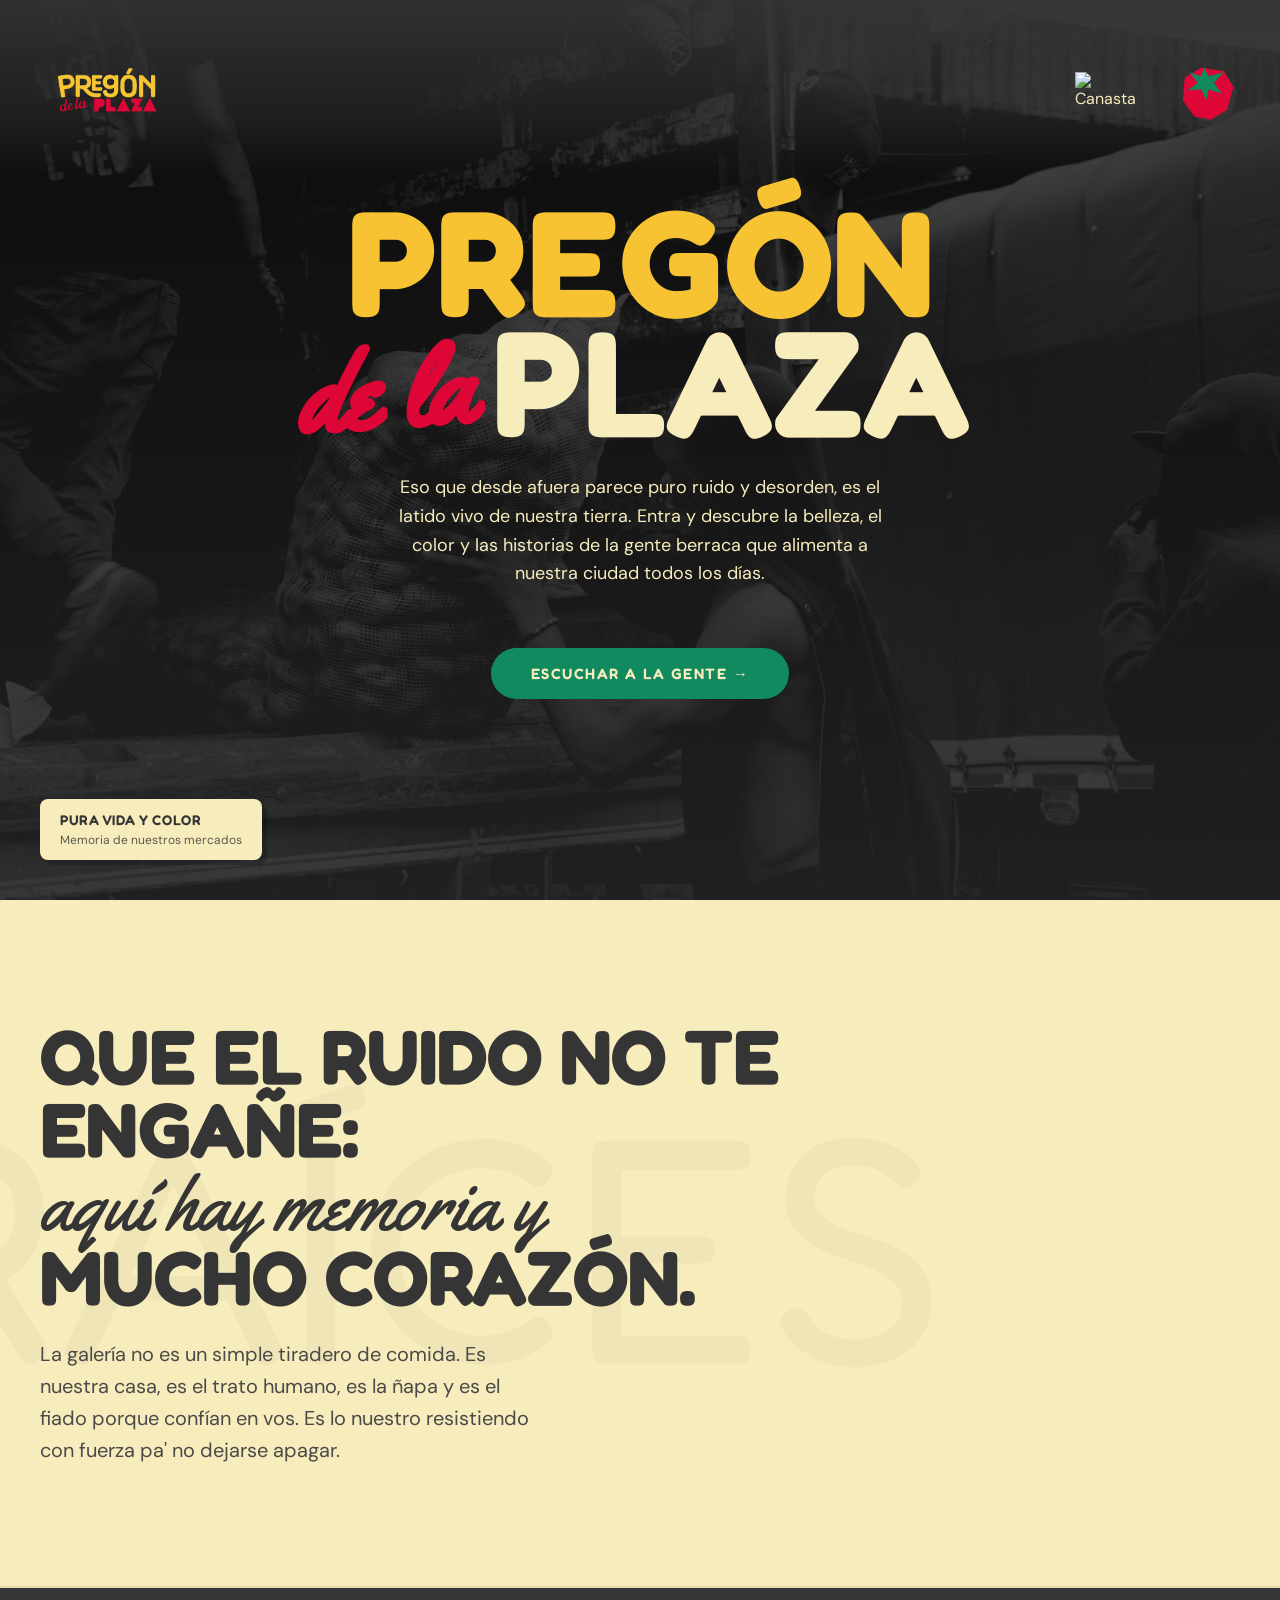
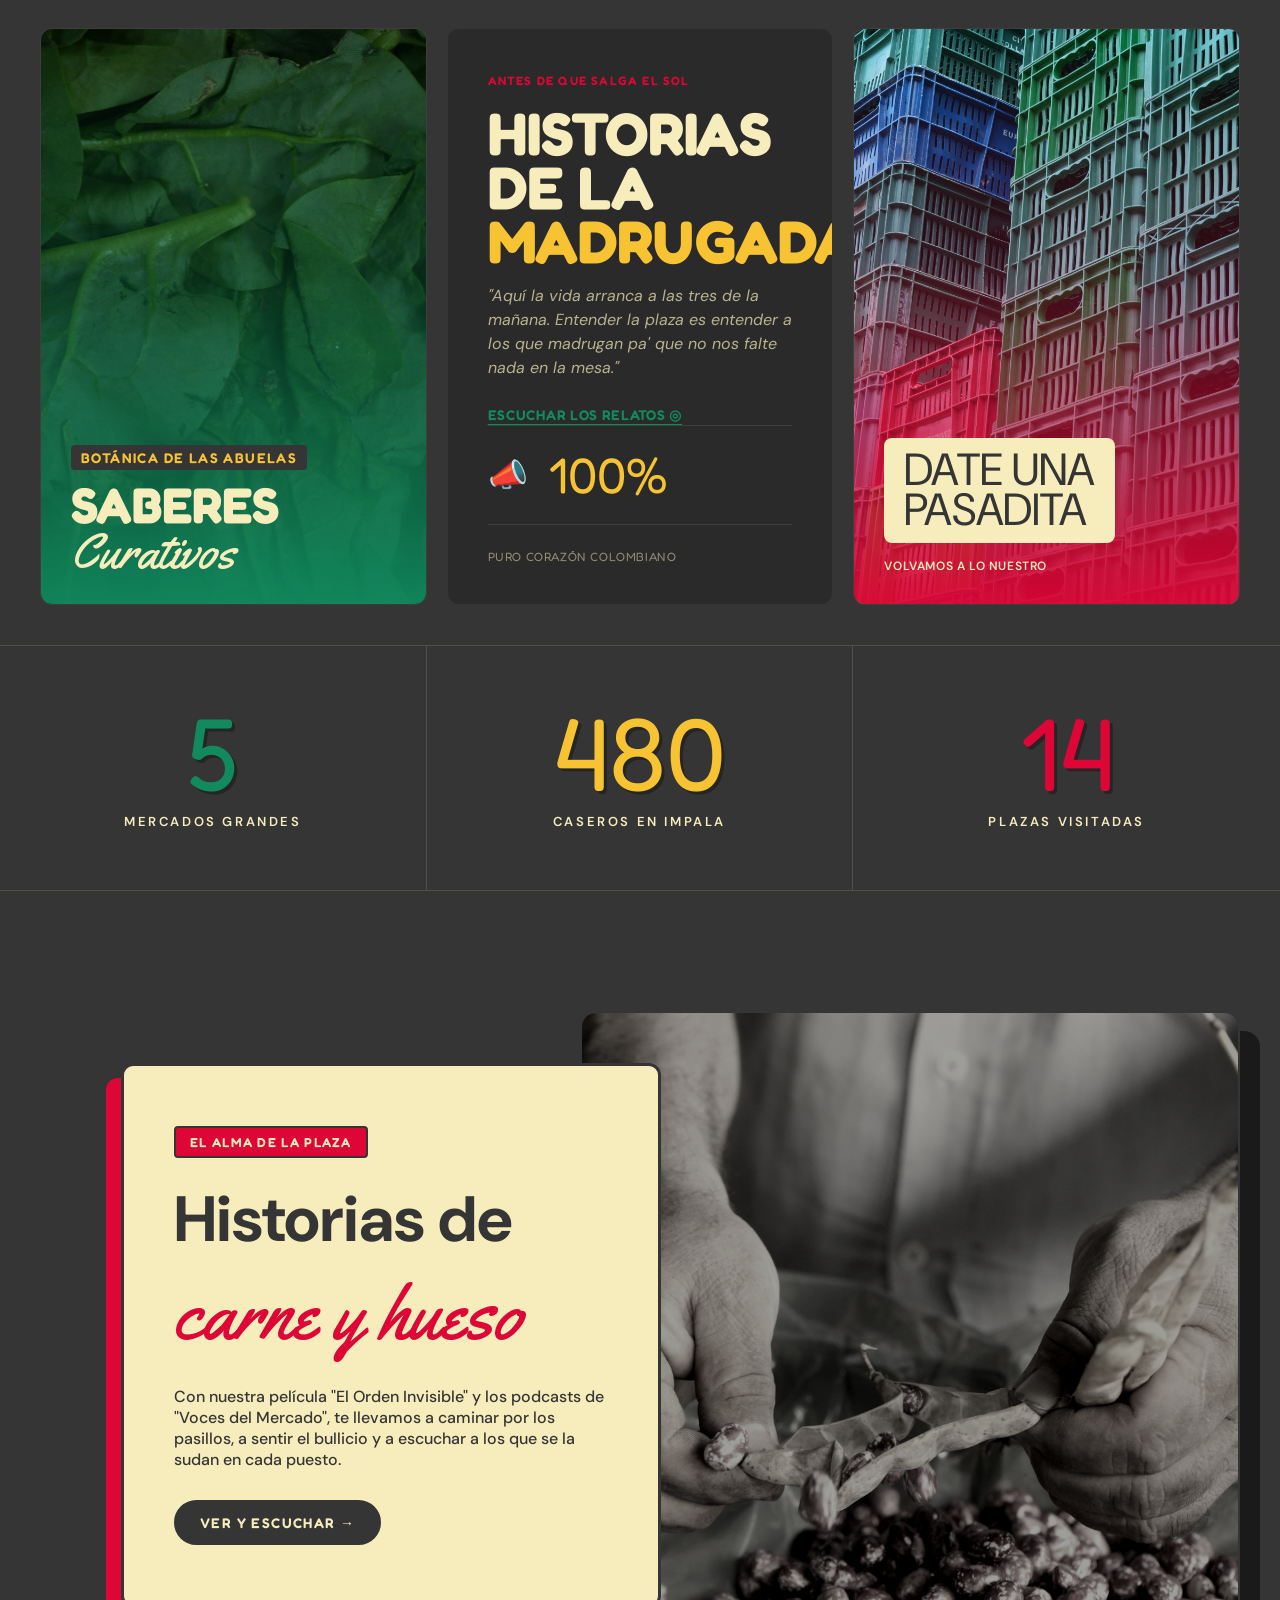
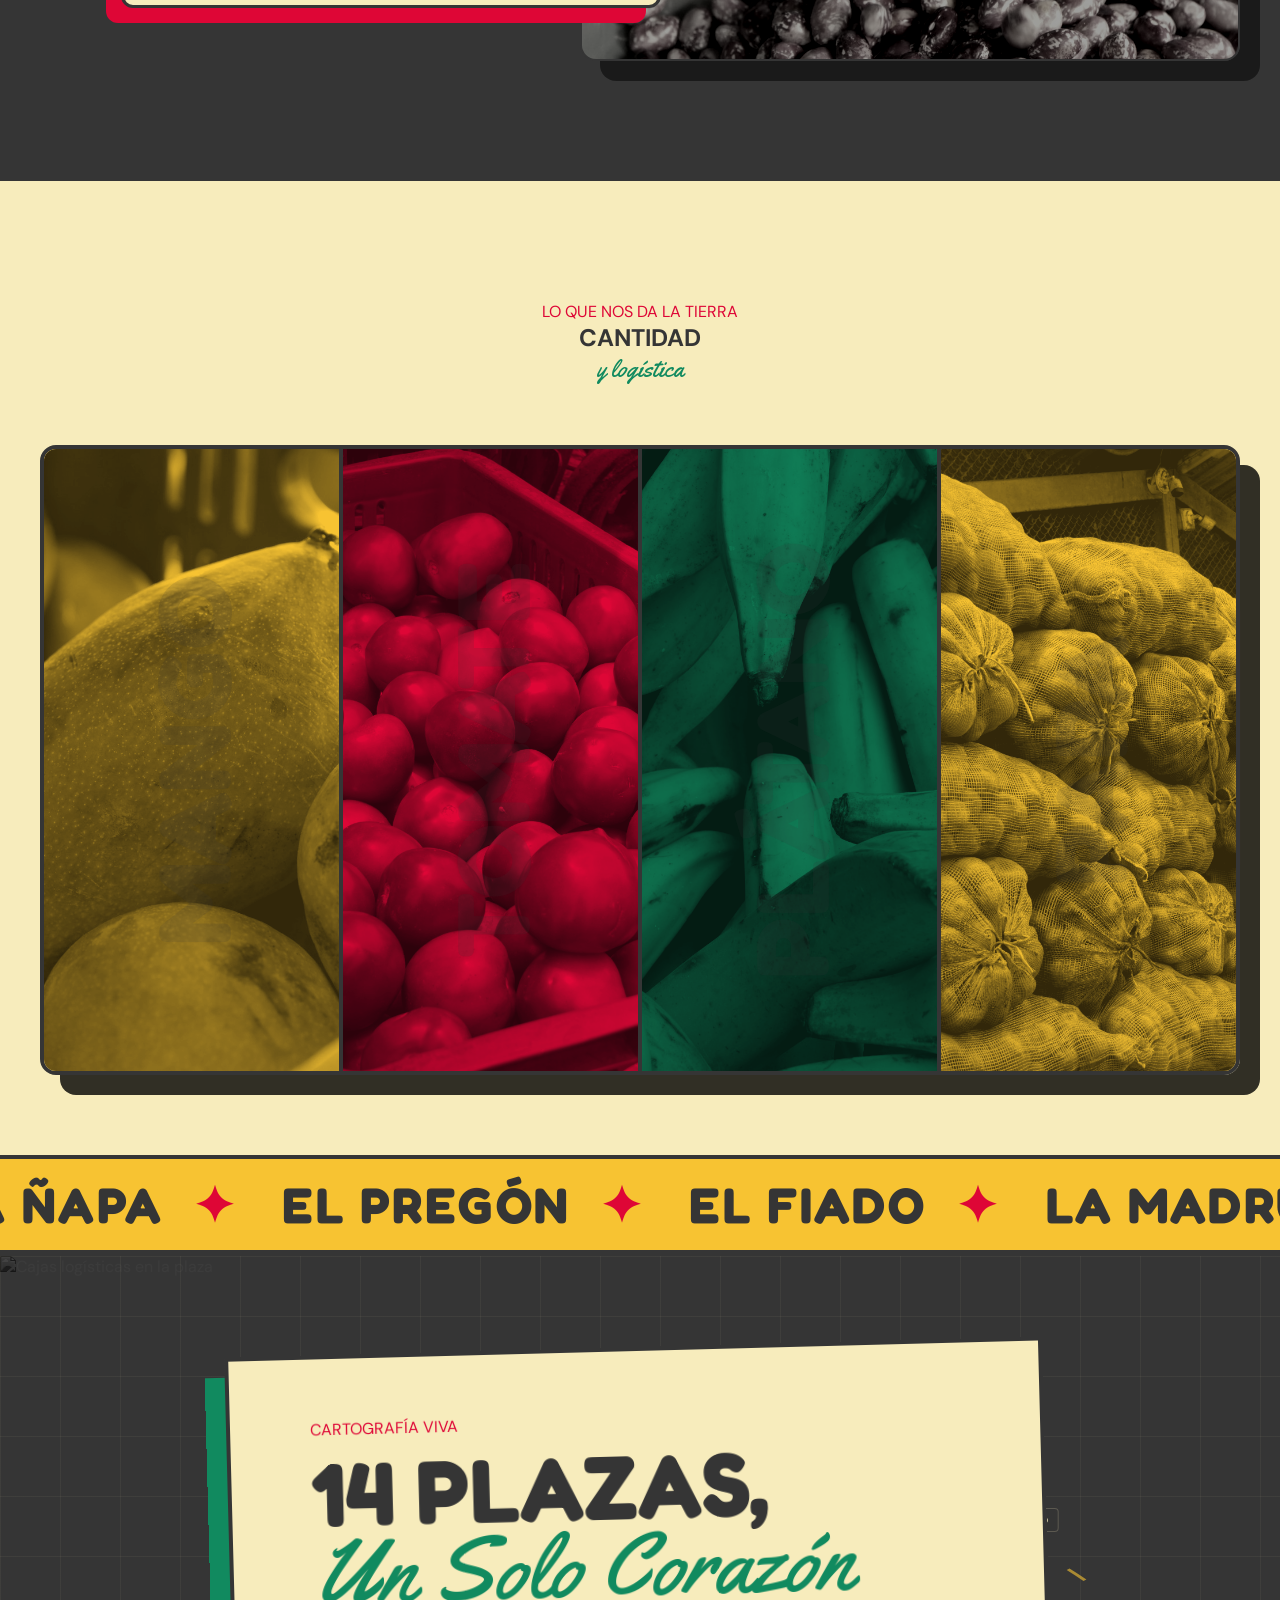
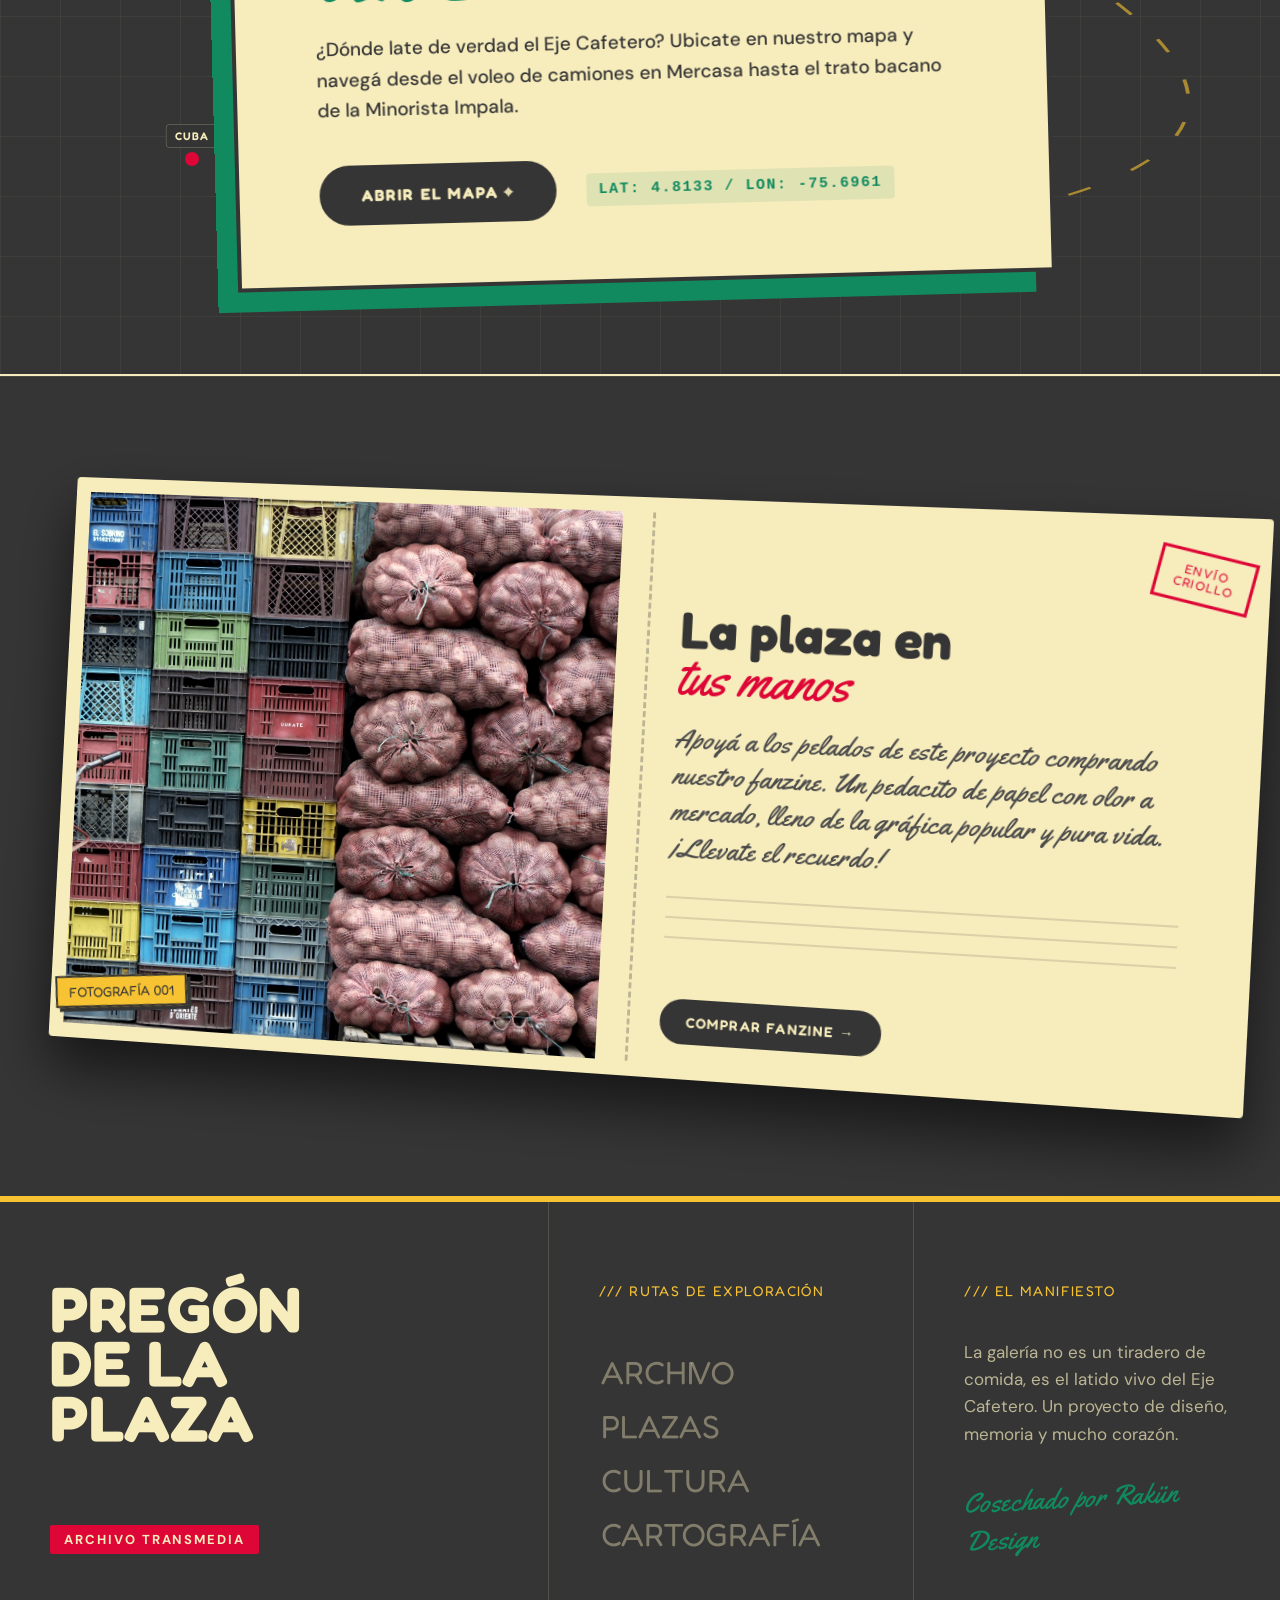
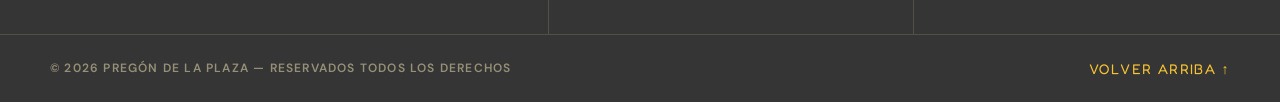
==== commit 14bad0bb: "fix: varias cosas" ====
--- a/index.html
+++ b/index.html
@@ -13,7 +13,7 @@
 
 <header class="nav-brutal">
   <a href="index.html" class="nav-logo-link">
-    <img src="imagenes/logo (Grande).png" alt="Logo Pregón de la Plaza" class="nav-logo">
+    <img src="imagenes/logo-(Grande).png" alt="Logo Pregón de la Plaza" class="nav-logo">
   </a>
   
   <div class="nav-actions">
@@ -120,7 +120,7 @@
   <div class="hero-content">
     <div class="hero-typography">
       <h1 class="hero-title">
-        PREGÓN<br>
+        PRegón<br>
         <span class="hero-script">de la</span> <span class="hero-highlight">Plaza</span>
       </h1>
       <p class="hero-body">Eso que desde afuera parece puro ruido y desorden, es el latido vivo de nuestra tierra. Entra y descubre la belleza, el color y las historias de la gente berraca que alimenta a nuestra ciudad todos los días.</p>
--- a/style.css
+++ b/style.css
@@ -31,38 +31,6 @@
 /* ===============================
    IDENTIDAD VISUAL & TOKENS
    =============================== */
-:root {
-  /* --- 1. COLORES OFICIALES (HEX) --- */
-  --carbon: #353535;      
-  --bone:   #f7ecbc;      
-  --green:  #118a5f;      
-  --yellow: #f7c332;      
-  --red:    #de0636;      
-
-  /* --- 2. COLORES (RGB) PARA MANEJO DE OPACIDADES --- */
-  --rgb-carbon: 53, 53, 53;
-  --rgb-bone:   247, 236, 188;
-  --rgb-green:  17, 138, 95;
-  --rgb-yellow: 247, 195, 50;
-  --rgb-red:    222, 6, 54;
-
-  /* --- 3. VARIANTES DERIVADAS --- */
-  --carbon-light: #4a4a4a;
-  --green-dark:   #0d6b49;
-  --yellow-light: #f9d05a;
-  --red-dark:     #b5052c;
-
-  /* --- 4. TIPOGRAFÍAS DEL SISTEMA (ACTUALIZADAS) --- */
-  /* Flegri y Grota Rounded para los títulos y elementos de gran peso */
-  --font-disp: 'Flegri', 'Grota Rounded', 'Fredoka', sans-serif; 
-  
-  /* Pangram Sans para textos de lectura y complementos neutros */
-  --font-body: 'Pangram Sans', 'DM Sans', sans-serif; 
-  
-  /* Tipografía de acento (manual) */
-  --font-script: 'Yellowtail', cursive; 
-}
-
 
 :root {
   /* --- 1. COLORES OFICIALES (HEX) --- */
@@ -239,7 +207,7 @@
 }
 
 .nav-logo {
-  height: 50px;
+  height: 120px;
   width: auto;
   transition: transform 0.3s cubic-bezier(0.175, 0.885, 0.32, 1.275);
 }
@@ -1607,7 +1575,7 @@
 }
 
 /* ============================================
-   SECCIÓN FANZINE (LA POSTAL BRUTALISTA)
+   SECCIÓN FANZINE (LA POSTAL BRUTALISTA CORREGIDA)
    ============================================ */
 
 .fanzine-teaser {
@@ -1711,18 +1679,21 @@
   letter-spacing: 0.1em;
 }
 
+/* AQUÍ ESTABA EL ERROR: Agregamos font-family y color */
 .postal-message .section-headline-xl {
+  font-family: var(--font-disp); /* Tipografía gruesa y brutalista */
+  color: var(--carbon); /* Color negro carbón */
   font-size: clamp(40px, 4vw, 60px);
   line-height: 0.9;
   margin-bottom: 20px;
 }
 
-/* ¡El mensaje con letra a mano! */
+/* ¡El mensaje con letra a mano! (Blindado) */
 .fanzine-handwriting {
   font-family: var(--font-script);
   font-size: 28px;
   line-height: 1.4;
-  color: var(--carbon-light);
+  color: var(--carbon-light); /* Un gris oscuro tipo lápiz */
   margin-bottom: 30px;
   padding-right: 20px;
 }
@@ -1754,6 +1725,12 @@
   color: var(--bone) !important;
   border: 2px solid var(--carbon);
   align-self: flex-start;
+  /* Aseguramos la tipografía del botón también */
+  font-family: var(--font-disp);
+  padding: 12px 24px;
+  font-size: 14px;
+  letter-spacing: 0.1em;
+  text-transform: uppercase;
 }
 .btn-carbon-hover:hover {
   background-color: var(--green) !important; /* Estalla en verde plaza */
@@ -1781,6 +1758,17 @@
 }
 
 /* ============================================
+   PARCHE BLINDADO: TEXTO DE LA POSTAL
+   ============================================ */
+.postal-right .fanzine-handwriting,
+.postal-message .fanzine-handwriting {
+  color: var(--carbon-light) !important; /* Forzamos el gris oscuro tipo lápiz */
+  font-size: 28px !important;            /* Forzamos el tamaño original */
+  text-align: left !important;           /* Evitamos que se centre por culpa de la galería */
+  opacity: 1 !important;                 /* Evitamos que se vuelva transparente */
+}
+
+/* ============================================
    SECCIÓN FOOTER (ÍNDICE DE ARCHIVO BRUTALISTA)
    ============================================ */
 
@@ -3221,9 +3209,8 @@
 .lienzo-infinito:active { cursor: url('imagenes/fresa-cursor.png') 16 16, grabbing; }
 
 .muro-contenido-scalable {
-  width: 300vw; height: 300vh; /* Lienzo masivo de 3x3 pantallas */
+  width: 500vw; height: 500vh; /* ¡LIENZO GIGANTE! */
   position: relative;
-  /* Cuadrícula técnica de fondo */
   background-image: linear-gradient(rgba(var(--rgb-carbon), 0.04) 1px, transparent 1px),
                     linear-gradient(90deg, rgba(var(--rgb-carbon), 0.04) 1px, transparent 1px);
   background-size: 50px 50px;
@@ -3382,8 +3369,28 @@
 .input-brutal-modal { margin-top: 20px; font-weight: bold; }
 .textarea-brutal-modal { margin-top: 15px; height: 100px; resize: none; }
 
-.btn-submit-foto-muro { width: 100%; padding: 16px; font-family: var(--font-disp); font-size: 18px; font-weight: bold; border: 3px solid var(--carbon); box-shadow: 6px 6px 0px var(--carbon); margin-top: 25px; transition: all 0.3s; }
-.btn-submit-foto-muro:hover { background: var(--yellow); color: var(--carbon); transform: translate(-2px, -2px); box-shadow: 8px 8px 0px var(--carbon); }
+/* --- EL BOTÓN DE PUBLICAR (ARREGLADO Y BLINDADO) --- */
+.btn-submit-foto-muro { 
+  width: 100%; 
+  padding: 16px; 
+  font-family: var(--font-disp); 
+  font-size: 18px; 
+  font-weight: bold; 
+  background-color: var(--green) !important; /* Forzamos el fondo verde */
+  color: var(--bone) !important;             /* Forzamos la letra clara */
+  border: 3px solid var(--carbon); 
+  box-shadow: 6px 6px 0px var(--carbon); 
+  margin-top: 25px; 
+  transition: all 0.3s cubic-bezier(0.25, 1, 0.5, 1);
+  cursor: pointer; /* Para que salga la manito */
+}
+
+.btn-submit-foto-muro:hover { 
+  background-color: var(--yellow) !important; 
+  color: var(--carbon) !important; 
+  transform: translate(-2px, -2px); 
+  box-shadow: 8px 8px 0px var(--carbon); 
+}
 
 /* Ajustes de Grilla Colectiva para Móviles */
 @media (max-width: 768px) {
@@ -3392,4 +3399,14 @@
   .proyector-perspective-wrapper { width: 310px; height: 420px; }
   .proyector-img-frame { height: 300px; }
   .upload-modal-box { padding: 30px 20px; }
-}+}
+
+/* Estilo interactivo cuando arrastras un archivo por encima */
+.upload-dropzone.dragover {
+  background: var(--yellow) !important;
+  color: var(--carbon) !important;
+  border-color: var(--carbon);
+  transform: scale(1.02);
+  transition: all 0.2s ease;
+}
+
